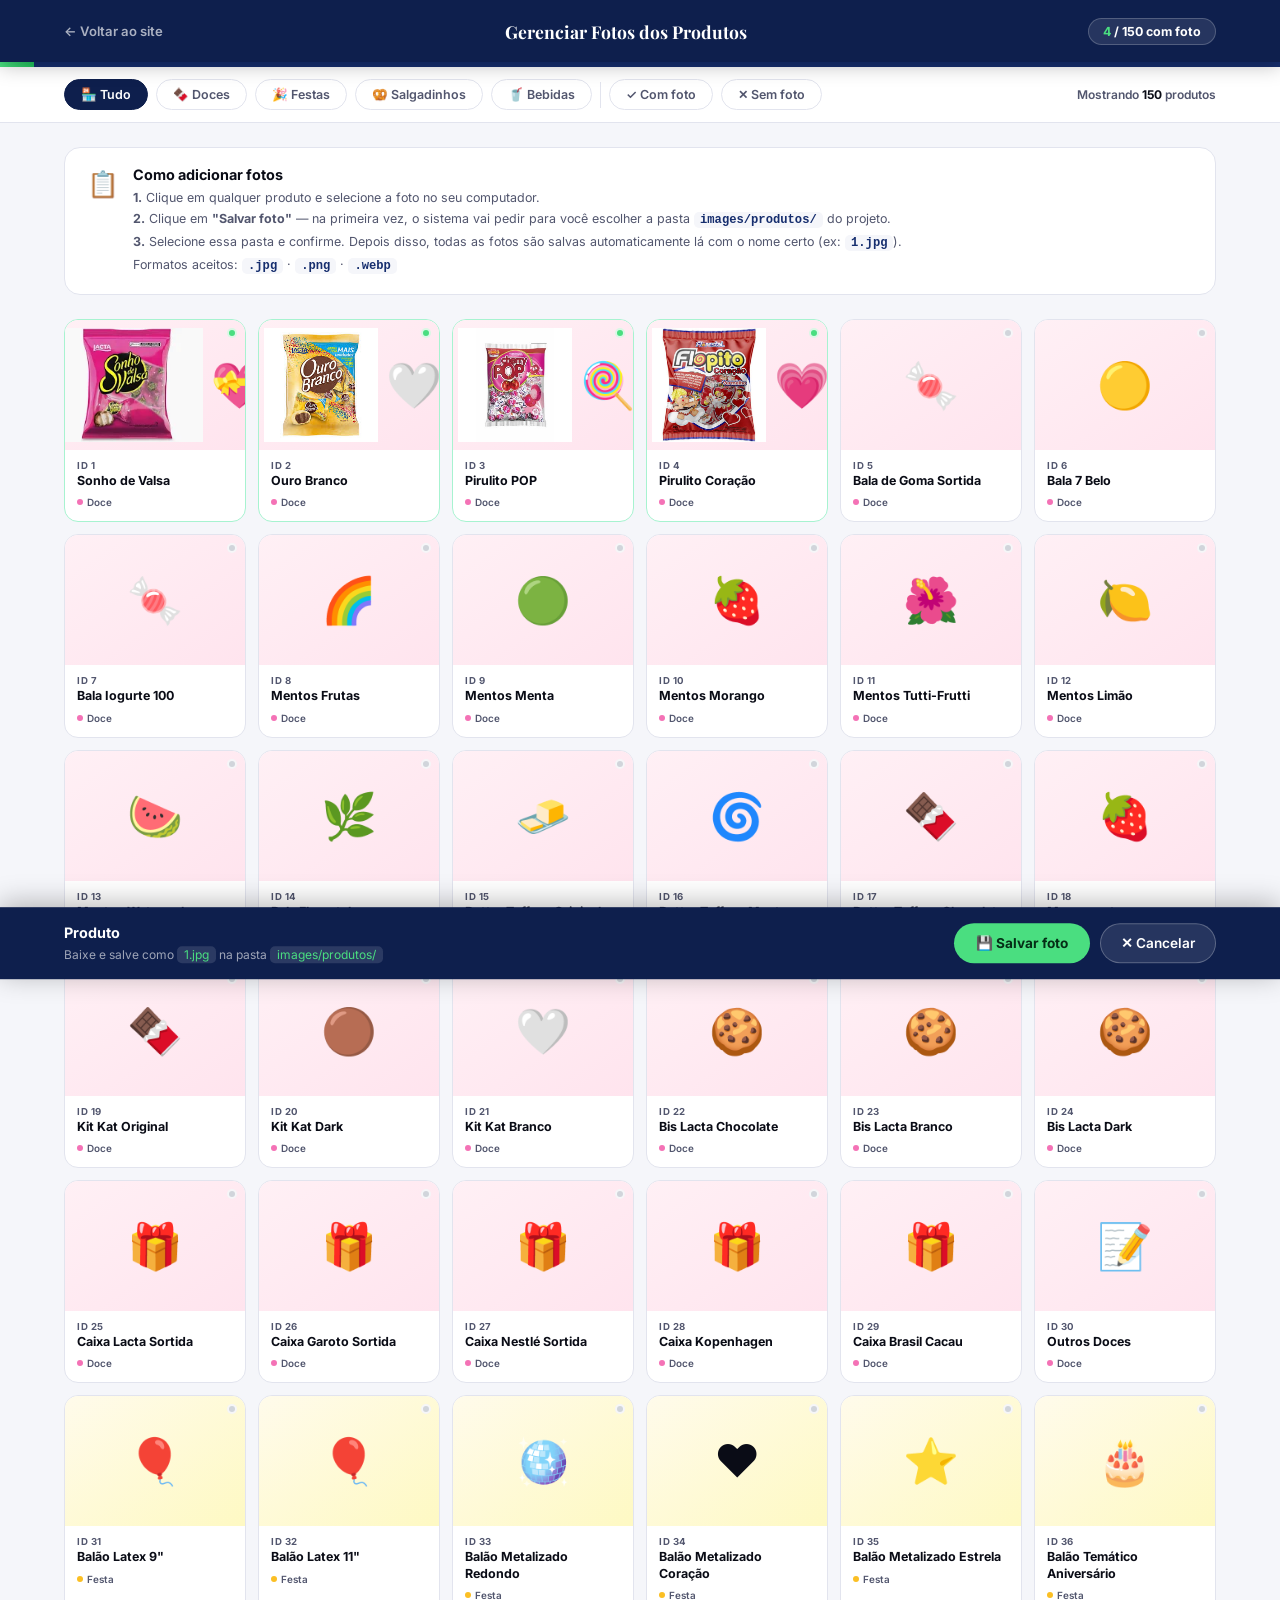
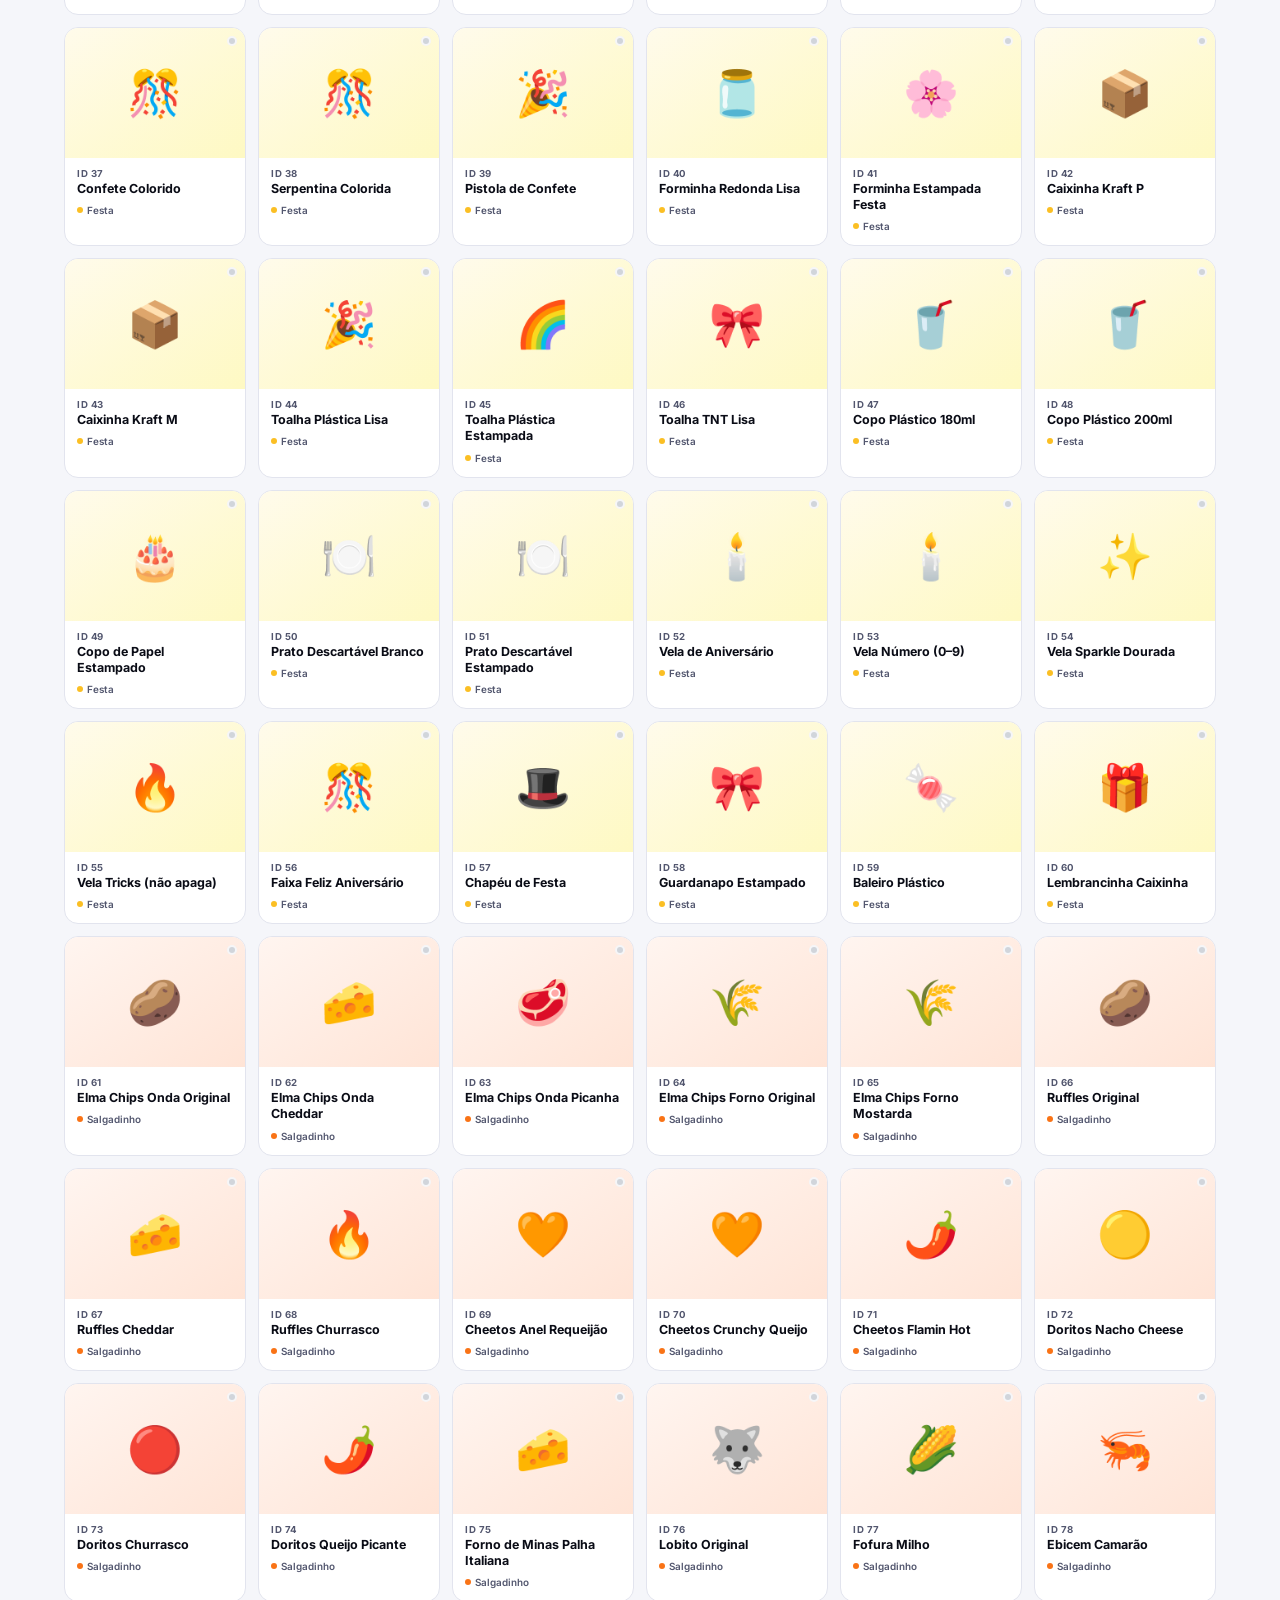
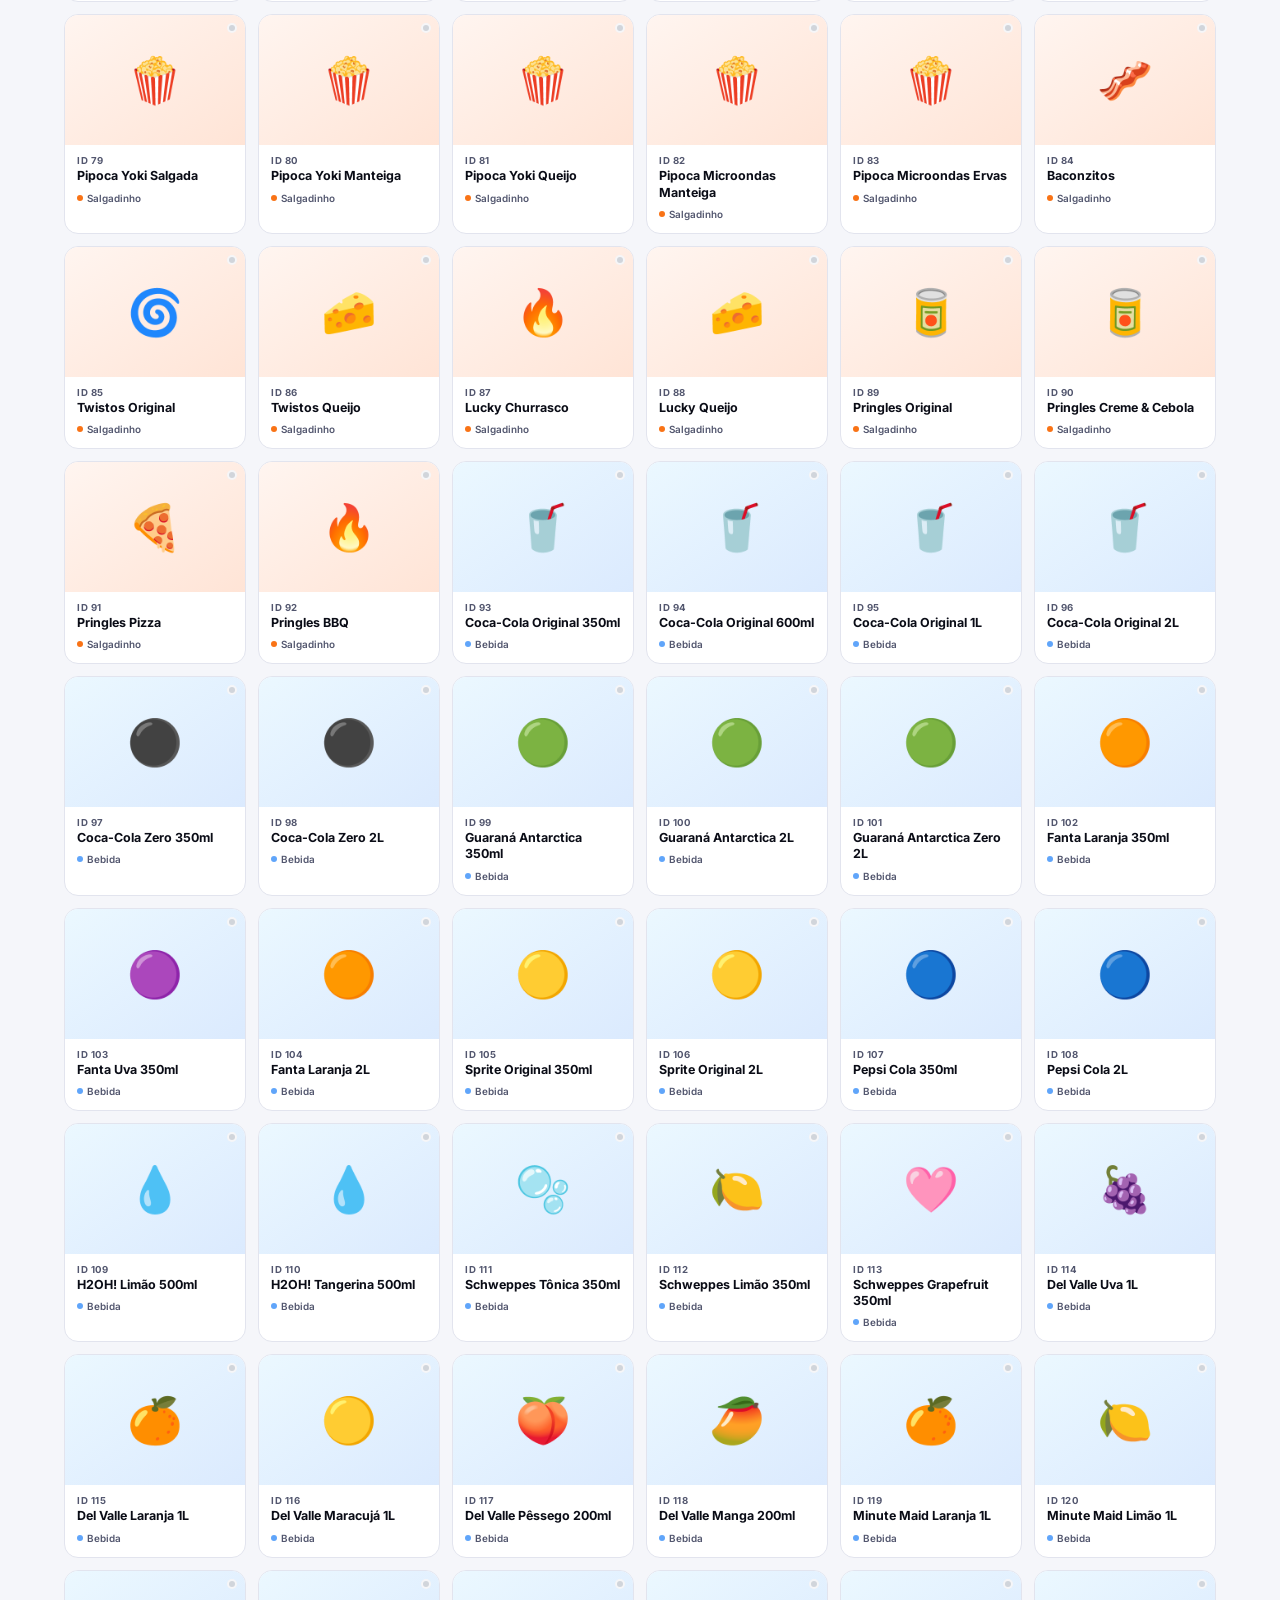
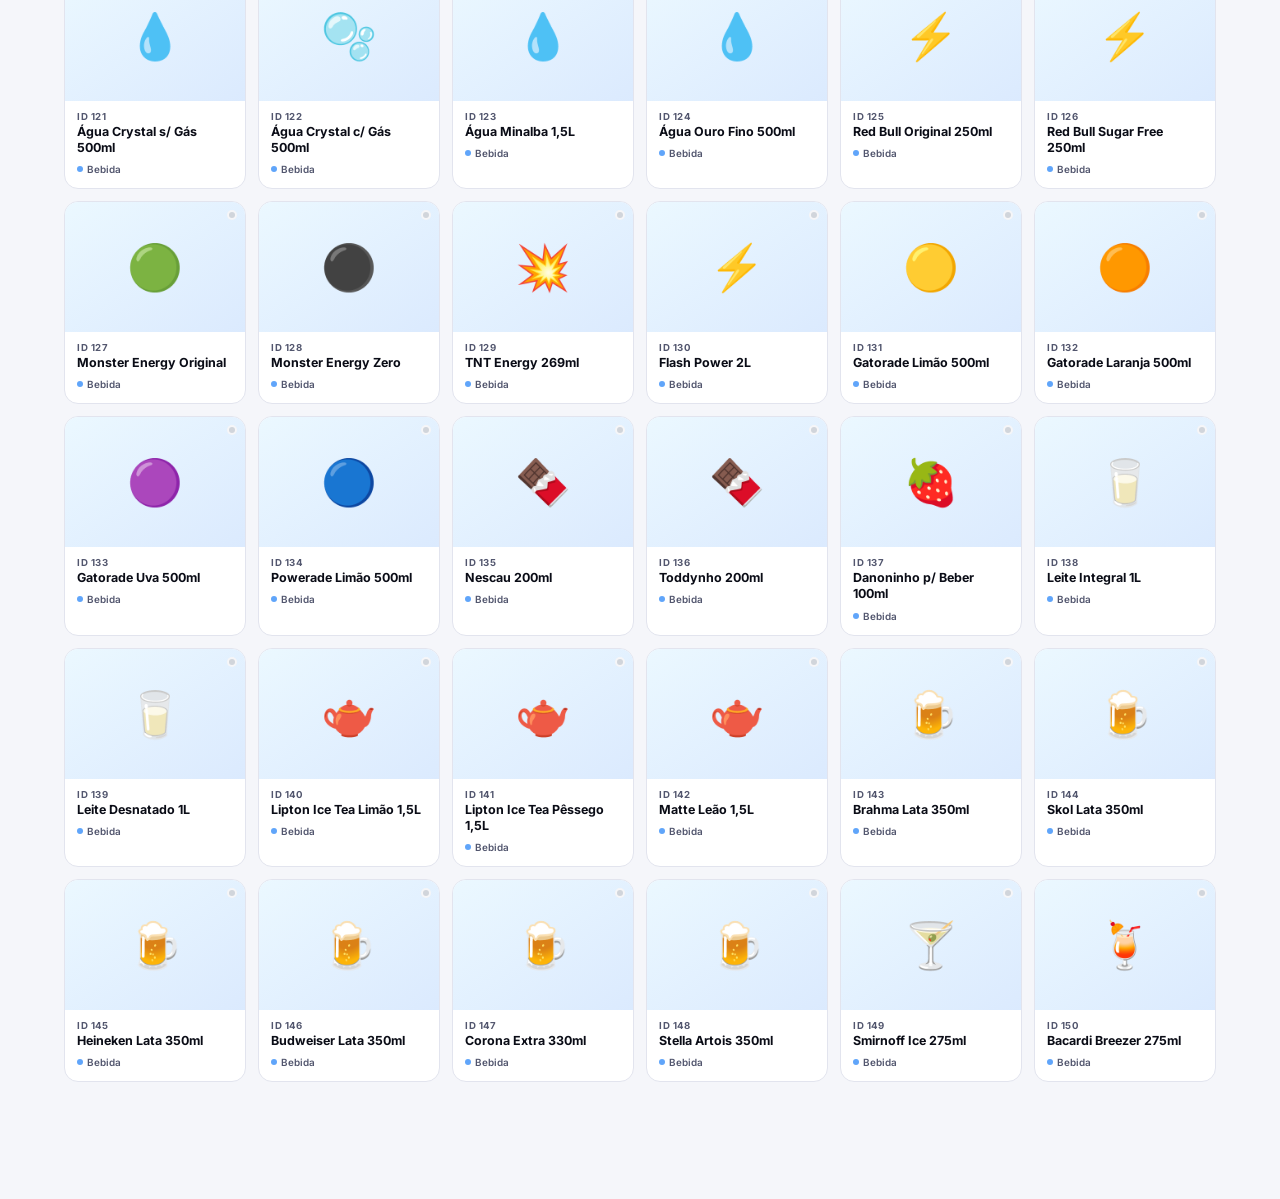
==== Delivery/images/produtos/fotos.html @ 7c6f31c2 "Primeiro deploy: site Delivery Mantovani com imagens - Site completo (index.html, main.js, style.css" ====
<!DOCTYPE html>
<html lang="pt-BR">
<head>
  <meta charset="UTF-8">
  <meta name="viewport" content="width=device-width, initial-scale=1.0">
  <title>Gerenciar Fotos — Delivery Mantovani</title>
  <link href="https://fonts.googleapis.com/css2?family=Inter:wght@400;500;600;700;800;900&family=Playfair+Display:wght@700;900&display=swap" rel="stylesheet">
  <style>
    :root {
      --red:#D72B2B; --blue:#0E1F4D; --blue-m:#162E6E; --blue-l:#1E40AF;
      --off:#F5F6FA; --border:#E2E4EE; --text:#0A0C16; --sub:#52566E;
    }
    *{margin:0;padding:0;box-sizing:border-box}
    body{font-family:'Inter',sans-serif;background:var(--off);color:var(--text)}

    /* ── NAV ── */
    .anav{position:sticky;top:0;z-index:100;background:var(--blue);height:62px;display:flex;align-items:center;justify-content:space-between;padding:0 5%;gap:16px;box-shadow:0 4px 20px rgba(0,0,0,.25)}
    .anav a{color:rgba(255,255,255,.65);text-decoration:none;font-size:.82rem;font-weight:600;display:flex;align-items:center;gap:6px;transition:color .2s;white-space:nowrap}
    .anav a:hover{color:#fff}
    .anav h1{font-family:'Playfair Display',serif;font-size:1.1rem;color:#fff;white-space:nowrap}
    .badge{background:rgba(255,255,255,.1);border:1px solid rgba(255,255,255,.2);border-radius:50px;padding:5px 14px;font-size:.78rem;font-weight:700;color:#fff;white-space:nowrap}
    .badge b{color:#4ADE80}

    /* ── BARRA DE PROGRESSO ── */
    .pbar-wrap{height:5px;background:var(--blue-m)}
    .pbar-fill{height:100%;background:linear-gradient(90deg,#4ADE80,#22C55E);transition:width .6s ease;width:0%}

    /* ── FILTROS ── */
    .filters{background:#fff;border-bottom:1px solid var(--border);padding:12px 5%;display:flex;align-items:center;gap:8px;flex-wrap:wrap}
    .fpill{display:inline-flex;align-items:center;gap:6px;padding:7px 16px;border-radius:50px;border:1.5px solid var(--border);background:#fff;cursor:pointer;font-family:'Inter',sans-serif;font-size:.78rem;font-weight:600;color:var(--sub);transition:all .2s;white-space:nowrap}
    .fpill:hover{border-color:var(--blue-l);color:var(--text)}
    .fpill.active{background:var(--blue);border-color:var(--blue);color:#fff}
    .fpill.ok-pill.active{background:#059669;border-color:#059669}
    .fpill.miss-pill.active{background:#EA580C;border-color:#EA580C}
    .fsep{width:1px;height:26px;background:var(--border);flex-shrink:0}
    .fcounter{font-size:.75rem;font-weight:600;color:var(--sub);margin-left:auto}
    .fcounter b{color:var(--text)}

    /* ── GRID ── */
    .wrap{max-width:1300px;margin:0 auto;padding:24px 5% 120px}
    .grid{display:grid;grid-template-columns:repeat(auto-fill,minmax(175px,1fr));gap:12px}

    /* ── CARD ── */
    .pcard{background:#fff;border-radius:14px;border:1.5px solid var(--border);overflow:hidden;cursor:pointer;transition:all .22s;position:relative}
    .pcard:hover{border-color:var(--blue-l);box-shadow:0 8px 28px rgba(10,12,22,.12);transform:translateY(-3px)}
    .pcard.ok{border-color:#A7F3D0}
    .pcard.preview{border-color:var(--red);border-width:2px}

    .pcard-img{height:130px;display:flex;align-items:center;justify-content:center;position:relative;overflow:hidden}
    .pb-doces   {background:linear-gradient(145deg,#FFF0F5,#FFE4EE)}
    .pb-festas  {background:linear-gradient(145deg,#FFFBEB,#FEF9C3)}
    .pb-salgados{background:linear-gradient(145deg,#FFF5F0,#FFE4D6)}
    .pb-bebidas {background:linear-gradient(145deg,#EBF8FF,#DBEAFE)}

    .pcard-img img{width:100%;height:100%;object-fit:contain;padding:8px;display:block}
    .pcard-img .efb{font-size:2.8rem;display:none;align-items:center;justify-content:center;width:100%;height:100%}

    .stbadge{position:absolute;top:8px;right:8px;width:10px;height:10px;border-radius:50%;background:#D1D5DB;border:2px solid rgba(255,255,255,.8)}
    .pcard.ok  .stbadge{background:#4ADE80}
    .pcard.preview .stbadge{background:var(--red)}

    .hover-ov{position:absolute;inset:0;background:rgba(14,31,77,.65);display:flex;align-items:center;justify-content:center;opacity:0;transition:opacity .2s}
    .pcard:hover .hover-ov{opacity:1}
    .hover-ov span{color:#fff;font-size:.72rem;font-weight:700;text-align:center;padding:0 10px;line-height:1.4}

    .pcard-body{padding:10px 12px 12px}
    .pid{font-size:.6rem;font-weight:700;color:var(--sub);letter-spacing:.06em;margin-bottom:2px}
    .pname{font-size:.78rem;font-weight:700;color:var(--text);line-height:1.3}
    .pcat{margin-top:4px;display:inline-flex;align-items:center;gap:4px;font-size:.62rem;font-weight:600;color:var(--sub)}
    .dot{width:6px;height:6px;border-radius:50%;flex-shrink:0}
    .d-doces{background:#F472B6} .d-festas{background:#FBBF24}
    .d-salgadinhos{background:#F97316} .d-bebidas{background:#60A5FA}

    /* ── ACTION BAR ── */
    .abar{position:fixed;bottom:0;left:0;right:0;background:var(--blue);padding:16px 5%;display:flex;align-items:center;justify-content:space-between;gap:16px;transform:translateY(110%);transition:transform .32s cubic-bezier(.34,1.2,.64,1);z-index:200;box-shadow:0 -4px 28px rgba(0,0,0,.28);flex-wrap:wrap}
    .abar.show{transform:translateY(0)}
    .abar-info strong{display:block;font-size:.9rem;color:#fff;margin-bottom:2px}
    .abar-info span{font-size:.75rem;color:rgba(255,255,255,.6)}
    .abar-info code{background:rgba(255,255,255,.12);padding:1px 7px;border-radius:5px;font-size:.75rem;color:#4ADE80;font-family:'Inter',monospace}
    .abar-btns{display:flex;gap:10px;flex-shrink:0}
    .btn-dl{background:#4ADE80;color:#052e16;border:none;border-radius:50px;padding:11px 22px;font-family:'Inter',sans-serif;font-size:.85rem;font-weight:700;cursor:pointer;transition:background .2s}
    .btn-dl:hover{background:#22C55E}
    .btn-cancel{background:rgba(255,255,255,.1);color:#fff;border:1px solid rgba(255,255,255,.25);border-radius:50px;padding:11px 20px;font-family:'Inter',sans-serif;font-size:.85rem;font-weight:600;cursor:pointer}

    /* ── EMPTY ── */
    .empty{grid-column:1/-1;text-align:center;padding:60px 0;color:var(--sub);font-weight:600;font-size:.9rem}

    /* ── INSTRUÇÃO ── */
    .instrucao{background:white;border:1.5px solid var(--border);border-radius:16px;padding:18px 22px;margin-bottom:24px;display:flex;align-items:flex-start;gap:14px}
    .instrucao-icon{font-size:1.6rem;flex-shrink:0;margin-top:2px}
    .instrucao h3{font-size:.9rem;font-weight:700;margin-bottom:4px}
    .instrucao p{font-size:.78rem;color:var(--sub);line-height:1.7}
    .instrucao code{background:var(--off);padding:1px 6px;border-radius:5px;font-size:.76rem;color:var(--blue-m);font-weight:600}

    @media(max-width:580px){
      .anav h1{display:none}
      .grid{grid-template-columns:repeat(auto-fill,minmax(145px,1fr));gap:8px}
    }
  </style>
</head>
<body>

<!-- NAV -->
<nav class="anav">
  <a href="../../index.html">← Voltar ao site</a>
  <h1>Gerenciar Fotos dos Produtos</h1>
  <div class="badge"><b id="okCount">0</b> / 150 com foto</div>
</nav>
<div class="pbar-wrap"><div class="pbar-fill" id="pbarFill"></div></div>

<!-- FILTROS -->
<div class="filters">
  <button class="fpill active" data-cat="todos"        onclick="setCat(this)">🏪 Tudo</button>
  <button class="fpill"        data-cat="doces"        onclick="setCat(this)">🍫 Doces</button>
  <button class="fpill"        data-cat="festas"       onclick="setCat(this)">🎉 Festas</button>
  <button class="fpill"        data-cat="salgadinhos"  onclick="setCat(this)">🥨 Salgadinhos</button>
  <button class="fpill"        data-cat="bebidas"      onclick="setCat(this)">🥤 Bebidas</button>
  <div class="fsep"></div>
  <button class="fpill ok-pill"   data-st="ok"      onclick="setSt(this)">✓ Com foto</button>
  <button class="fpill miss-pill" data-st="missing" onclick="setSt(this)">✕ Sem foto</button>
  <div class="fcounter">Mostrando <b id="showing">150</b> produtos</div>
</div>

<!-- GRID -->
<div class="wrap">
  <div class="instrucao">
    <div class="instrucao-icon">📋</div>
    <div>
      <h3>Como adicionar fotos</h3>
      <p>
        <strong>1.</strong> Clique em qualquer produto e selecione a foto no seu computador.<br>
        <strong>2.</strong> Clique em <strong>"Salvar foto"</strong> — na primeira vez, o sistema vai pedir para você escolher a pasta <code>images/produtos/</code> do projeto.<br>
        <strong>3.</strong> Selecione essa pasta e confirme. Depois disso, todas as fotos são salvas automaticamente lá com o nome certo (ex: <code>1.jpg</code>).<br>
        Formatos aceitos: <code>.jpg</code> · <code>.png</code> · <code>.webp</code>
      </p>
    </div>
  </div>
  <div class="grid" id="grid"></div>
</div>

<!-- Input de arquivo oculto -->
<input type="file" id="fileInput" accept="image/*" style="display:none" onchange="onFileChosen(event)">

<!-- Action bar -->
<div class="abar" id="abar">
  <div class="abar-info">
    <strong id="abarName">Produto</strong>
    <span>Baixe e salve como <code id="abarFile">1.jpg</code> na pasta <code>images/produtos/</code></span>
  </div>
  <div class="abar-btns">
    <button class="btn-dl" onclick="baixarFoto()">💾 Salvar foto</button>
    <button class="btn-cancel" onclick="cancelar()">✕ Cancelar</button>
  </div>
</div>

<script>
// ── DADOS DOS PRODUTOS ────────────────────────────────────────
const PRODS = [
  // DOCES
  {id:1,  name:'Sonho de Valsa',              emoji:'💝', cat:'doces'},
  {id:2,  name:'Ouro Branco',                 emoji:'🤍', cat:'doces'},
  {id:3,  name:'Pirulito POP',                emoji:'🍭', cat:'doces'},
  {id:4,  name:'Pirulito Coração',            emoji:'💗', cat:'doces'},
  {id:5,  name:'Bala de Goma Sortida',        emoji:'🍬', cat:'doces'},
  {id:6,  name:'Bala 7 Belo',                 emoji:'🟡', cat:'doces'},
  {id:7,  name:'Bala Iogurte 100',            emoji:'🍬', cat:'doces'},
  {id:8,  name:'Mentos Frutas',               emoji:'🌈', cat:'doces'},
  {id:9,  name:'Mentos Menta',                emoji:'🟢', cat:'doces'},
  {id:10, name:'Mentos Morango',              emoji:'🍓', cat:'doces'},
  {id:11, name:'Mentos Tutti-Frutti',         emoji:'🌺', cat:'doces'},
  {id:12, name:'Mentos Limão',                emoji:'🍋', cat:'doces'},
  {id:13, name:'Mentos Watermelon',           emoji:'🍉', cat:'doces'},
  {id:14, name:'Bala Florestal',              emoji:'🌿', cat:'doces'},
  {id:15, name:'Butter Toffees Original',     emoji:'🧈', cat:'doces'},
  {id:16, name:'Butter Toffees Menta',        emoji:'🌀', cat:'doces'},
  {id:17, name:'Butter Toffees Chocolate',    emoji:'🍫', cat:'doces'},
  {id:18, name:'Moranguete',                  emoji:'🍓', cat:'doces'},
  {id:19, name:'Kit Kat Original',            emoji:'🍫', cat:'doces'},
  {id:20, name:'Kit Kat Dark',                emoji:'🟤', cat:'doces'},
  {id:21, name:'Kit Kat Branco',              emoji:'🤍', cat:'doces'},
  {id:22, name:'Bis Lacta Chocolate',         emoji:'🍪', cat:'doces'},
  {id:23, name:'Bis Lacta Branco',            emoji:'🍪', cat:'doces'},
  {id:24, name:'Bis Lacta Dark',              emoji:'🍪', cat:'doces'},
  {id:25, name:'Caixa Lacta Sortida',         emoji:'🎁', cat:'doces'},
  {id:26, name:'Caixa Garoto Sortida',        emoji:'🎁', cat:'doces'},
  {id:27, name:'Caixa Nestlé Sortida',        emoji:'🎁', cat:'doces'},
  {id:28, name:'Caixa Kopenhagen',            emoji:'🎁', cat:'doces'},
  {id:29, name:'Caixa Brasil Cacau',          emoji:'🎁', cat:'doces'},
  {id:30, name:'Outros Doces',                emoji:'📝', cat:'doces'},
  // FESTAS
  {id:31, name:'Balão Latex 9"',              emoji:'🎈', cat:'festas'},
  {id:32, name:'Balão Latex 11"',             emoji:'🎈', cat:'festas'},
  {id:33, name:'Balão Metalizado Redondo',    emoji:'🪩', cat:'festas'},
  {id:34, name:'Balão Metalizado Coração',    emoji:'❤️', cat:'festas'},
  {id:35, name:'Balão Metalizado Estrela',    emoji:'⭐', cat:'festas'},
  {id:36, name:'Balão Temático Aniversário',  emoji:'🎂', cat:'festas'},
  {id:37, name:'Confete Colorido',            emoji:'🎊', cat:'festas'},
  {id:38, name:'Serpentina Colorida',         emoji:'🎊', cat:'festas'},
  {id:39, name:'Pistola de Confete',          emoji:'🎉', cat:'festas'},
  {id:40, name:'Forminha Redonda Lisa',       emoji:'🫙', cat:'festas'},
  {id:41, name:'Forminha Estampada Festa',    emoji:'🌸', cat:'festas'},
  {id:42, name:'Caixinha Kraft P',            emoji:'📦', cat:'festas'},
  {id:43, name:'Caixinha Kraft M',            emoji:'📦', cat:'festas'},
  {id:44, name:'Toalha Plástica Lisa',        emoji:'🎉', cat:'festas'},
  {id:45, name:'Toalha Plástica Estampada',   emoji:'🌈', cat:'festas'},
  {id:46, name:'Toalha TNT Lisa',             emoji:'🎀', cat:'festas'},
  {id:47, name:'Copo Plástico 180ml',         emoji:'🥤', cat:'festas'},
  {id:48, name:'Copo Plástico 200ml',         emoji:'🥤', cat:'festas'},
  {id:49, name:'Copo de Papel Estampado',     emoji:'🎂', cat:'festas'},
  {id:50, name:'Prato Descartável Branco',    emoji:'🍽️', cat:'festas'},
  {id:51, name:'Prato Descartável Estampado', emoji:'🍽️', cat:'festas'},
  {id:52, name:'Vela de Aniversário',         emoji:'🕯️', cat:'festas'},
  {id:53, name:'Vela Número (0–9)',           emoji:'🕯️', cat:'festas'},
  {id:54, name:'Vela Sparkle Dourada',        emoji:'✨', cat:'festas'},
  {id:55, name:'Vela Tricks (não apaga)',     emoji:'🔥', cat:'festas'},
  {id:56, name:'Faixa Feliz Aniversário',     emoji:'🎊', cat:'festas'},
  {id:57, name:'Chapéu de Festa',             emoji:'🎩', cat:'festas'},
  {id:58, name:'Guardanapo Estampado',        emoji:'🎀', cat:'festas'},
  {id:59, name:'Baleiro Plástico',            emoji:'🍬', cat:'festas'},
  {id:60, name:'Lembrancinha Caixinha',       emoji:'🎁', cat:'festas'},
  // SALGADINHOS
  {id:61, name:'Elma Chips Onda Original',    emoji:'🥔', cat:'salgadinhos'},
  {id:62, name:'Elma Chips Onda Cheddar',     emoji:'🧀', cat:'salgadinhos'},
  {id:63, name:'Elma Chips Onda Picanha',     emoji:'🥩', cat:'salgadinhos'},
  {id:64, name:'Elma Chips Forno Original',   emoji:'🌾', cat:'salgadinhos'},
  {id:65, name:'Elma Chips Forno Mostarda',   emoji:'🌾', cat:'salgadinhos'},
  {id:66, name:'Ruffles Original',            emoji:'🥔', cat:'salgadinhos'},
  {id:67, name:'Ruffles Cheddar',             emoji:'🧀', cat:'salgadinhos'},
  {id:68, name:'Ruffles Churrasco',           emoji:'🔥', cat:'salgadinhos'},
  {id:69, name:'Cheetos Anel Requeijão',      emoji:'🧡', cat:'salgadinhos'},
  {id:70, name:'Cheetos Crunchy Queijo',      emoji:'🧡', cat:'salgadinhos'},
  {id:71, name:'Cheetos Flamin Hot',          emoji:'🌶️', cat:'salgadinhos'},
  {id:72, name:'Doritos Nacho Cheese',        emoji:'🟡', cat:'salgadinhos'},
  {id:73, name:'Doritos Churrasco',           emoji:'🔴', cat:'salgadinhos'},
  {id:74, name:'Doritos Queijo Picante',      emoji:'🌶️', cat:'salgadinhos'},
  {id:75, name:'Forno de Minas Palha Italiana',emoji:'🧀',cat:'salgadinhos'},
  {id:76, name:'Lobito Original',             emoji:'🐺', cat:'salgadinhos'},
  {id:77, name:'Fofura Milho',                emoji:'🌽', cat:'salgadinhos'},
  {id:78, name:'Ebicem Camarão',              emoji:'🦐', cat:'salgadinhos'},
  {id:79, name:'Pipoca Yoki Salgada',         emoji:'🍿', cat:'salgadinhos'},
  {id:80, name:'Pipoca Yoki Manteiga',        emoji:'🍿', cat:'salgadinhos'},
  {id:81, name:'Pipoca Yoki Queijo',          emoji:'🍿', cat:'salgadinhos'},
  {id:82, name:'Pipoca Microondas Manteiga',  emoji:'🍿', cat:'salgadinhos'},
  {id:83, name:'Pipoca Microondas Ervas',     emoji:'🍿', cat:'salgadinhos'},
  {id:84, name:'Baconzitos',                  emoji:'🥓', cat:'salgadinhos'},
  {id:85, name:'Twistos Original',            emoji:'🌀', cat:'salgadinhos'},
  {id:86, name:'Twistos Queijo',              emoji:'🧀', cat:'salgadinhos'},
  {id:87, name:'Lucky Churrasco',             emoji:'🔥', cat:'salgadinhos'},
  {id:88, name:'Lucky Queijo',                emoji:'🧀', cat:'salgadinhos'},
  {id:89, name:'Pringles Original',           emoji:'🥫', cat:'salgadinhos'},
  {id:90, name:'Pringles Creme & Cebola',     emoji:'🥫', cat:'salgadinhos'},
  {id:91, name:'Pringles Pizza',              emoji:'🍕', cat:'salgadinhos'},
  {id:92, name:'Pringles BBQ',                emoji:'🔥', cat:'salgadinhos'},
  // BEBIDAS
  {id:93,  name:'Coca-Cola Original 350ml',   emoji:'🥤', cat:'bebidas'},
  {id:94,  name:'Coca-Cola Original 600ml',   emoji:'🥤', cat:'bebidas'},
  {id:95,  name:'Coca-Cola Original 1L',      emoji:'🥤', cat:'bebidas'},
  {id:96,  name:'Coca-Cola Original 2L',      emoji:'🥤', cat:'bebidas'},
  {id:97,  name:'Coca-Cola Zero 350ml',       emoji:'⚫', cat:'bebidas'},
  {id:98,  name:'Coca-Cola Zero 2L',          emoji:'⚫', cat:'bebidas'},
  {id:99,  name:'Guaraná Antarctica 350ml',   emoji:'🟢', cat:'bebidas'},
  {id:100, name:'Guaraná Antarctica 2L',      emoji:'🟢', cat:'bebidas'},
  {id:101, name:'Guaraná Antarctica Zero 2L', emoji:'🟢', cat:'bebidas'},
  {id:102, name:'Fanta Laranja 350ml',        emoji:'🟠', cat:'bebidas'},
  {id:103, name:'Fanta Uva 350ml',            emoji:'🟣', cat:'bebidas'},
  {id:104, name:'Fanta Laranja 2L',           emoji:'🟠', cat:'bebidas'},
  {id:105, name:'Sprite Original 350ml',      emoji:'🟡', cat:'bebidas'},
  {id:106, name:'Sprite Original 2L',         emoji:'🟡', cat:'bebidas'},
  {id:107, name:'Pepsi Cola 350ml',           emoji:'🔵', cat:'bebidas'},
  {id:108, name:'Pepsi Cola 2L',              emoji:'🔵', cat:'bebidas'},
  {id:109, name:'H2OH! Limão 500ml',          emoji:'💧', cat:'bebidas'},
  {id:110, name:'H2OH! Tangerina 500ml',      emoji:'💧', cat:'bebidas'},
  {id:111, name:'Schweppes Tônica 350ml',     emoji:'🫧', cat:'bebidas'},
  {id:112, name:'Schweppes Limão 350ml',      emoji:'🍋', cat:'bebidas'},
  {id:113, name:'Schweppes Grapefruit 350ml', emoji:'🩷', cat:'bebidas'},
  {id:114, name:'Del Valle Uva 1L',           emoji:'🍇', cat:'bebidas'},
  {id:115, name:'Del Valle Laranja 1L',       emoji:'🍊', cat:'bebidas'},
  {id:116, name:'Del Valle Maracujá 1L',      emoji:'🟡', cat:'bebidas'},
  {id:117, name:'Del Valle Pêssego 200ml',    emoji:'🍑', cat:'bebidas'},
  {id:118, name:'Del Valle Manga 200ml',      emoji:'🥭', cat:'bebidas'},
  {id:119, name:'Minute Maid Laranja 1L',     emoji:'🍊', cat:'bebidas'},
  {id:120, name:'Minute Maid Limão 1L',       emoji:'🍋', cat:'bebidas'},
  {id:121, name:'Água Crystal s/ Gás 500ml',  emoji:'💧', cat:'bebidas'},
  {id:122, name:'Água Crystal c/ Gás 500ml',  emoji:'🫧', cat:'bebidas'},
  {id:123, name:'Água Minalba 1,5L',          emoji:'💧', cat:'bebidas'},
  {id:124, name:'Água Ouro Fino 500ml',       emoji:'💧', cat:'bebidas'},
  {id:125, name:'Red Bull Original 250ml',    emoji:'⚡', cat:'bebidas'},
  {id:126, name:'Red Bull Sugar Free 250ml',  emoji:'⚡', cat:'bebidas'},
  {id:127, name:'Monster Energy Original',    emoji:'🟢', cat:'bebidas'},
  {id:128, name:'Monster Energy Zero',        emoji:'⚫', cat:'bebidas'},
  {id:129, name:'TNT Energy 269ml',           emoji:'💥', cat:'bebidas'},
  {id:130, name:'Flash Power 2L',             emoji:'⚡', cat:'bebidas'},
  {id:131, name:'Gatorade Limão 500ml',       emoji:'🟡', cat:'bebidas'},
  {id:132, name:'Gatorade Laranja 500ml',     emoji:'🟠', cat:'bebidas'},
  {id:133, name:'Gatorade Uva 500ml',         emoji:'🟣', cat:'bebidas'},
  {id:134, name:'Powerade Limão 500ml',       emoji:'🔵', cat:'bebidas'},
  {id:135, name:'Nescau 200ml',               emoji:'🍫', cat:'bebidas'},
  {id:136, name:'Toddynho 200ml',             emoji:'🍫', cat:'bebidas'},
  {id:137, name:'Danoninho p/ Beber 100ml',   emoji:'🍓', cat:'bebidas'},
  {id:138, name:'Leite Integral 1L',          emoji:'🥛', cat:'bebidas'},
  {id:139, name:'Leite Desnatado 1L',         emoji:'🥛', cat:'bebidas'},
  {id:140, name:'Lipton Ice Tea Limão 1,5L',  emoji:'🫖', cat:'bebidas'},
  {id:141, name:'Lipton Ice Tea Pêssego 1,5L',emoji:'🫖', cat:'bebidas'},
  {id:142, name:'Matte Leão 1,5L',            emoji:'🫖', cat:'bebidas'},
  {id:143, name:'Brahma Lata 350ml',          emoji:'🍺', cat:'bebidas'},
  {id:144, name:'Skol Lata 350ml',            emoji:'🍺', cat:'bebidas'},
  {id:145, name:'Heineken Lata 350ml',        emoji:'🍺', cat:'bebidas'},
  {id:146, name:'Budweiser Lata 350ml',       emoji:'🍺', cat:'bebidas'},
  {id:147, name:'Corona Extra 330ml',         emoji:'🍺', cat:'bebidas'},
  {id:148, name:'Stella Artois 350ml',        emoji:'🍺', cat:'bebidas'},
  {id:149, name:'Smirnoff Ice 275ml',         emoji:'🍸', cat:'bebidas'},
  {id:150, name:'Bacardi Breezer 275ml',      emoji:'🍹', cat:'bebidas'},
];

const PB  = {doces:'pb-doces',festas:'pb-festas',salgadinhos:'pb-salgados',bebidas:'pb-bebidas'};
const DOT = {doces:'d-doces', festas:'d-festas', salgadinhos:'d-salgadinhos',bebidas:'d-bebidas'};
const CAT = {doces:'Doce',    festas:'Festa',     salgadinhos:'Salgadinho',   bebidas:'Bebida'};

// ── ESTADO ────────────────────────────────────────────────────
let imgStatus   = {};   // id → true se tem foto
let selId       = null;
let selFile     = null;
let filterCat   = 'todos';
let filterSt    = 'all';
let checksLeft  = PRODS.length;

// ── VERIFICAR IMAGENS EXISTENTES ──────────────────────────────
PRODS.forEach(p => {
  const img = new Image();
  img.onload  = () => { imgStatus[p.id] = true;  afterCheck(p.id); };
  img.onerror = () => { imgStatus[p.id] = false; afterCheck(p.id); };
  img.src = `./${p.id}.jpg`;
});

function afterCheck(id){
  checksLeft--;
  refreshCounters();
  // Atualiza o card se já estiver renderizado
  const card = document.getElementById(`c${id}`);
  if(card && imgStatus[id]) card.classList.add('ok');
  const dot = document.getElementById(`st${id}`);
  if(dot) dot.style.background = imgStatus[id] ? '#4ADE80' : '#D1D5DB';
  const ov = document.getElementById(`ov${id}`);
  if(ov) ov.textContent = imgStatus[id] ? '✏️ Substituir foto' : '📷 Adicionar foto';
}

function refreshCounters(){
  const ok = Object.values(imgStatus).filter(Boolean).length;
  document.getElementById('okCount').textContent = ok;
  document.getElementById('pbarFill').style.width = `${(ok/PRODS.length)*100}%`;
}

// ── FILTROS ───────────────────────────────────────────────────
function setCat(el){
  filterCat = el.dataset.cat;
  document.querySelectorAll('.fpill[data-cat]').forEach(b=>b.classList.remove('active'));
  el.classList.add('active');
  render();
}
function setSt(el){
  const s = el.dataset.st;
  if(filterSt === s){ filterSt='all'; el.classList.remove('active'); }
  else {
    filterSt = s;
    document.querySelectorAll('.fpill[data-st]').forEach(b=>b.classList.remove('active'));
    el.classList.add('active');
  }
  render();
}

// ── RENDER ────────────────────────────────────────────────────
function render(){
  const list = PRODS.filter(p => {
    const cOk = filterCat==='todos' || p.cat===filterCat;
    const sOk = filterSt==='all'
             || (filterSt==='ok'      && imgStatus[p.id])
             || (filterSt==='missing' && !imgStatus[p.id]);
    return cOk && sOk;
  });

  document.getElementById('showing').textContent = list.length;

  if(!list.length){
    document.getElementById('grid').innerHTML =
      '<div class="empty">Nenhum produto com esse filtro.</div>';
    return;
  }

  document.getElementById('grid').innerHTML = list.map(p => `
    <div class="pcard ${imgStatus[p.id]?'ok':''}" id="c${p.id}" onclick="clicar(${p.id})">
      <div class="pcard-img ${PB[p.cat]||''}">
        <span class="stbadge" id="st${p.id}" style="background:${imgStatus[p.id]?'#4ADE80':'#D1D5DB'}"></span>
        <img src="./${p.id}.jpg"
             onload="this.style.display='block'"
             onerror="this.style.display='none';this.parentElement.querySelector('.efb').style.display='flex'"
             style="display:${imgStatus[p.id]?'block':'none'}">
        <span class="efb" style="display:${imgStatus[p.id]?'none':'flex'}">${p.emoji}</span>
        <div class="hover-ov">
          <span id="ov${p.id}">${imgStatus[p.id]?'✏️ Substituir foto':'📷 Adicionar foto'}</span>
        </div>
      </div>
      <div class="pcard-body">
        <div class="pid">ID ${p.id}</div>
        <div class="pname">${p.name}</div>
        <div class="pcat"><span class="dot ${DOT[p.cat]}"></span>${CAT[p.cat]}</div>
      </div>
    </div>
  `).join('');
}

// ── SELEÇÃO DE ARQUIVO ────────────────────────────────────────
function clicar(id){
  selId = id;
  document.getElementById('fileInput').click();
}

function onFileChosen(e){
  const file = e.target.files[0];
  if(!file || !selId) return;
  selFile = file;
  const p = PRODS.find(x => x.id===selId);

  // Preview no card
  const card = document.getElementById(`c${selId}`);
  if(card){
    card.classList.add('preview');
    const reader = new FileReader();
    reader.onload = ev => {
      const img = card.querySelector('img');
      const efb = card.querySelector('.efb');
      img.src = ev.target.result;
      img.style.display = 'block';
      if(efb) efb.style.display = 'none';
    };
    reader.readAsDataURL(file);
  }

  // Action bar
  const fname = `${selId}.jpg`;
  document.getElementById('abarName').textContent = `${p.name} — ID ${selId}`;
  document.getElementById('abarFile').textContent = fname;
  document.getElementById('abar').classList.add('show');

  e.target.value = ''; // permite re-selecionar o mesmo arquivo
}

// ── PASTA DE DESTINO (selecionada uma vez, reutilizada na sessão) ──
let dirHandle = null;

async function selecionarPasta(){
  if(!('showDirectoryPicker' in window)) return null;
  try {
    const h = await window.showDirectoryPicker({ mode: 'readwrite' });
    dirHandle = h;
    return h;
  } catch(e){ return null; }
}

// ── CONVERTER PARA JPEG ───────────────────────────────────────
function toJpeg(file){
  return new Promise(resolve => {
    const img = new Image();
    const blobUrl = URL.createObjectURL(file);
    img.onload = () => {
      const canvas = document.createElement('canvas');
      canvas.width  = img.naturalWidth;
      canvas.height = img.naturalHeight;
      const ctx = canvas.getContext('2d');
      ctx.fillStyle = '#fff';
      ctx.fillRect(0, 0, canvas.width, canvas.height);
      ctx.drawImage(img, 0, 0);
      URL.revokeObjectURL(blobUrl);
      canvas.toBlob(resolve, 'image/jpeg', 0.92);
    };
    img.src = blobUrl;
  });
}

// ── SALVAR ARQUIVO ────────────────────────────────────────────
async function baixarFoto(){
  if(!selFile || !selId) return;

  const blob  = await toJpeg(selFile);
  const fname = `${selId}.jpg`;

  // Tenta salvar direto na pasta via File System Access API
  if('showDirectoryPicker' in window){
    // Pede a pasta na primeira vez
    if(!dirHandle){
      alert('Selecione a pasta "images/produtos" do projeto para que as fotos sejam salvas automaticamente lá.');
      dirHandle = await selecionarPasta();
    }

    if(dirHandle){
      try {
        const fileHandle = await dirHandle.getFileHandle(fname, { create: true });
        const writable   = await fileHandle.createWritable();
        await writable.write(blob);
        await writable.close();
        confirmarSalvo();
        return;
      } catch(e){
        dirHandle = null;
        alert('Não foi possível salvar na pasta. Tente novamente e selecione a pasta correta.');
        return;
      }
    }
  }

  // Fallback: download normal para quem não usa Chrome/Edge
  const url = URL.createObjectURL(blob);
  const a   = document.createElement('a');
  a.href = url; a.download = fname; a.click();
  URL.revokeObjectURL(url);
  confirmarSalvo();
}

function confirmarSalvo(){
  imgStatus[selId] = true;
  const card = document.getElementById(`c${selId}`);
  if(card){ card.classList.remove('preview'); card.classList.add('ok'); }
  const dot = document.getElementById(`st${selId}`);
  if(dot) dot.style.background = '#4ADE80';
  const ov  = document.getElementById(`ov${selId}`);
  if(ov)  ov.textContent = '✏️ Substituir foto';
  refreshCounters();
  cancelar();
}

function cancelar(){
  const prevCard = document.querySelector('.pcard.preview');
  if(prevCard && selId){
    prevCard.classList.remove('preview');
    const img = prevCard.querySelector('img');
    const efb = prevCard.querySelector('.efb');
    if(imgStatus[selId]){
      img.src = `./${selId}.jpg`; img.style.display='block';
      if(efb) efb.style.display='none';
    } else {
      img.style.display='none';
      if(efb) efb.style.display='flex';
    }
  }
  selId=null; selFile=null;
  document.getElementById('abar').classList.remove('show');
}

// ── INIT ──────────────────────────────────────────────────────
render();
</script>
</body>
</html>
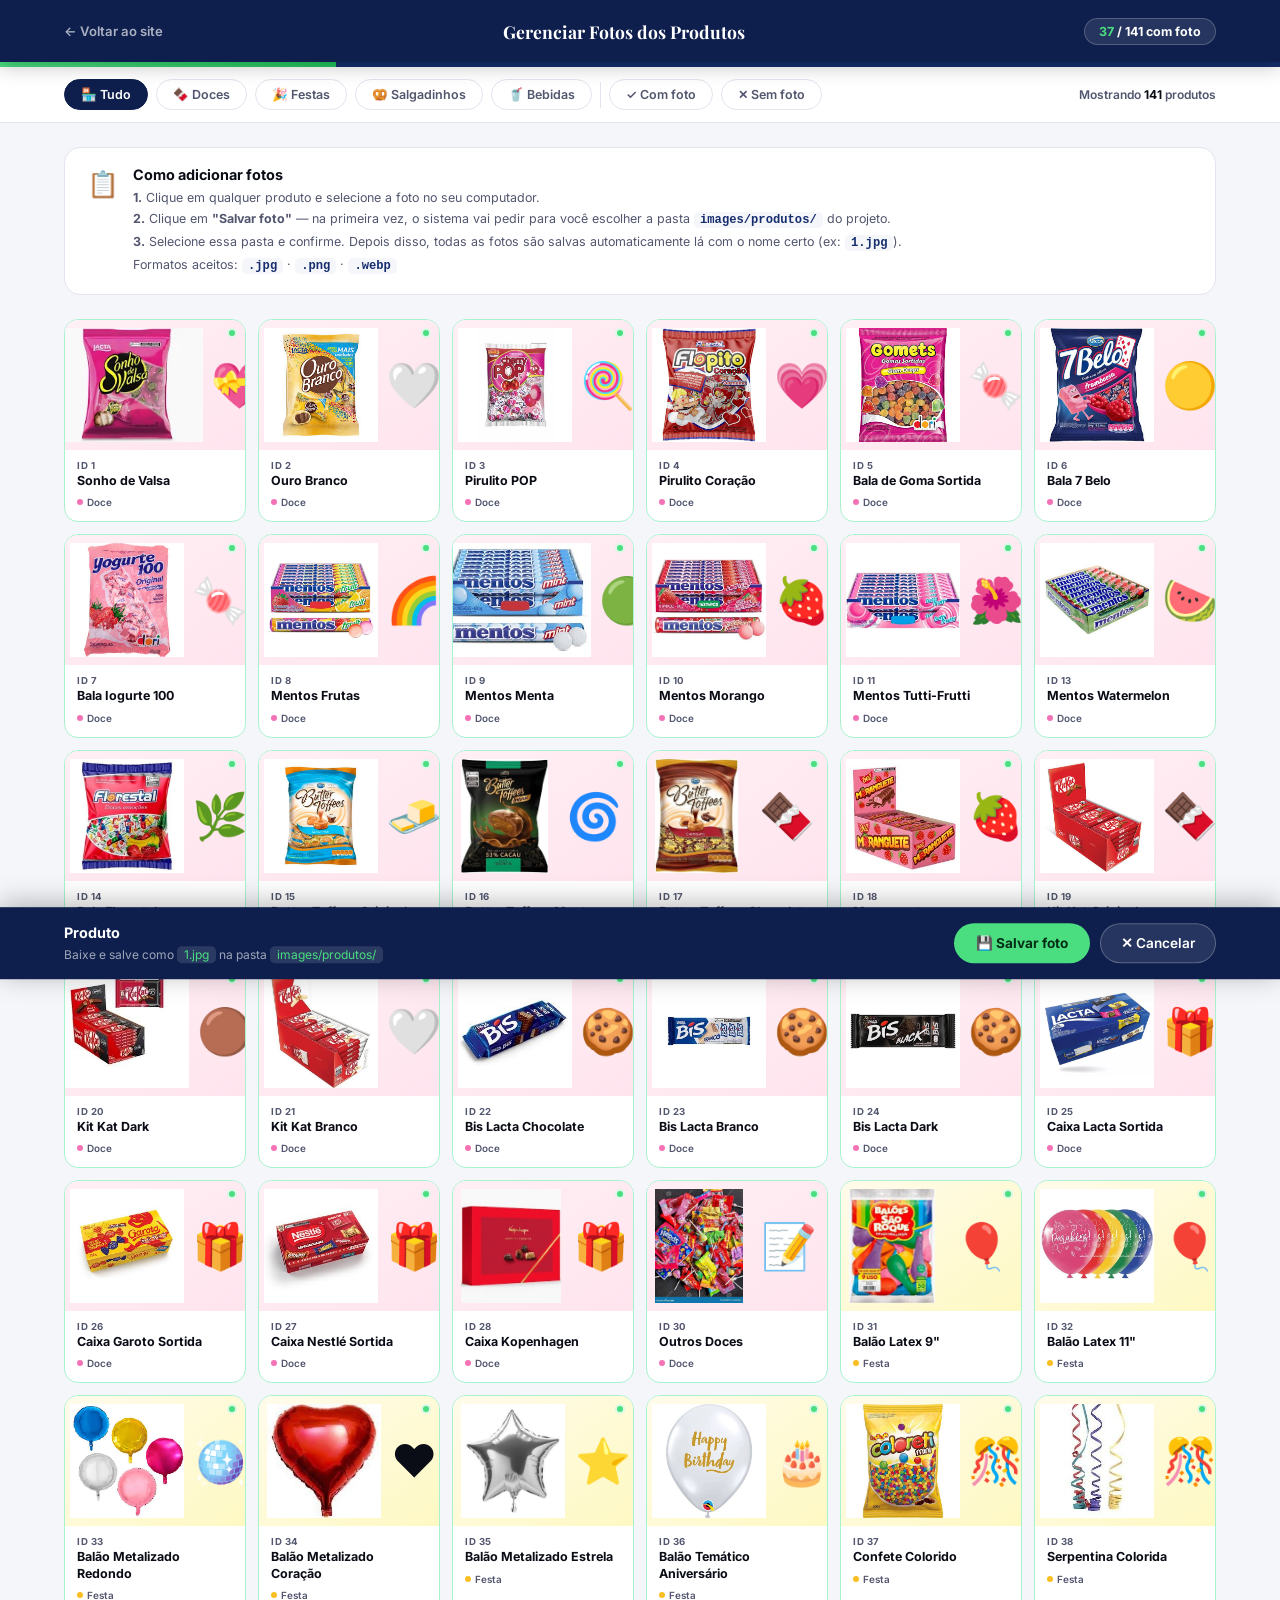
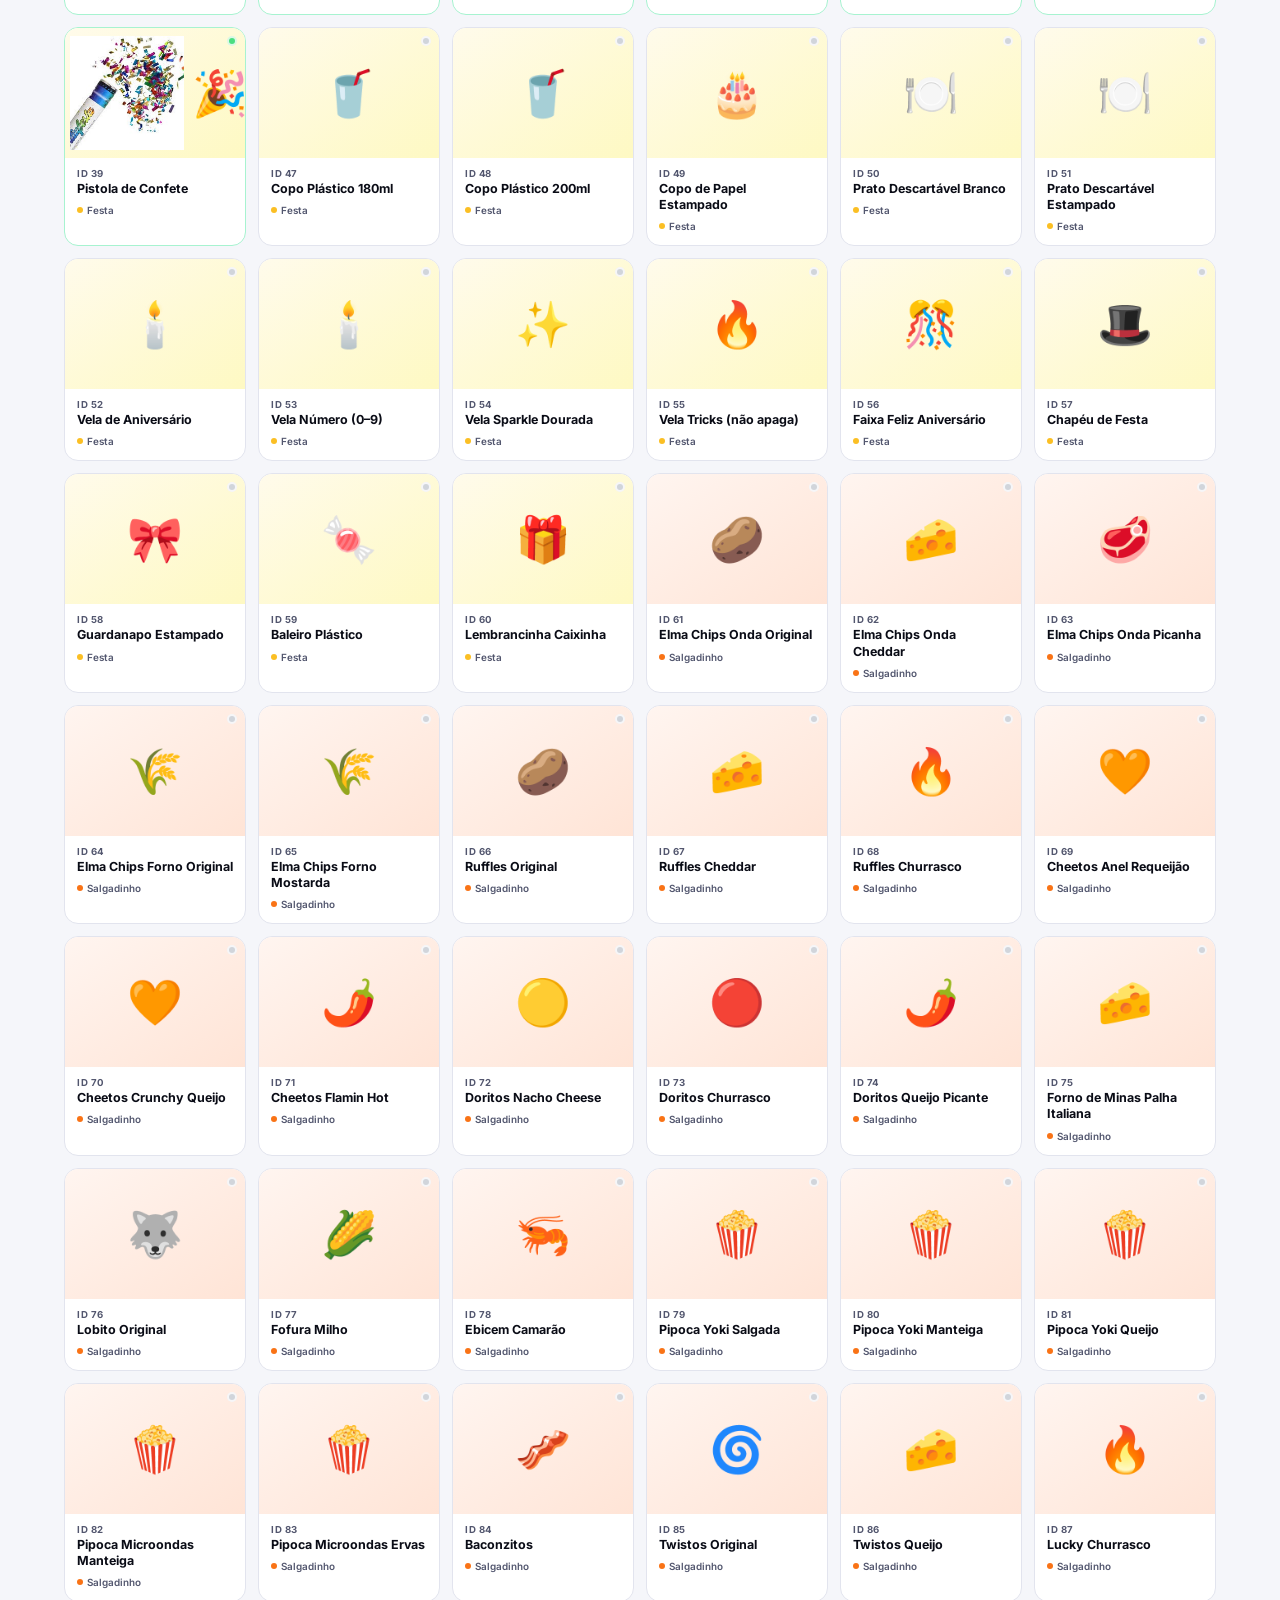
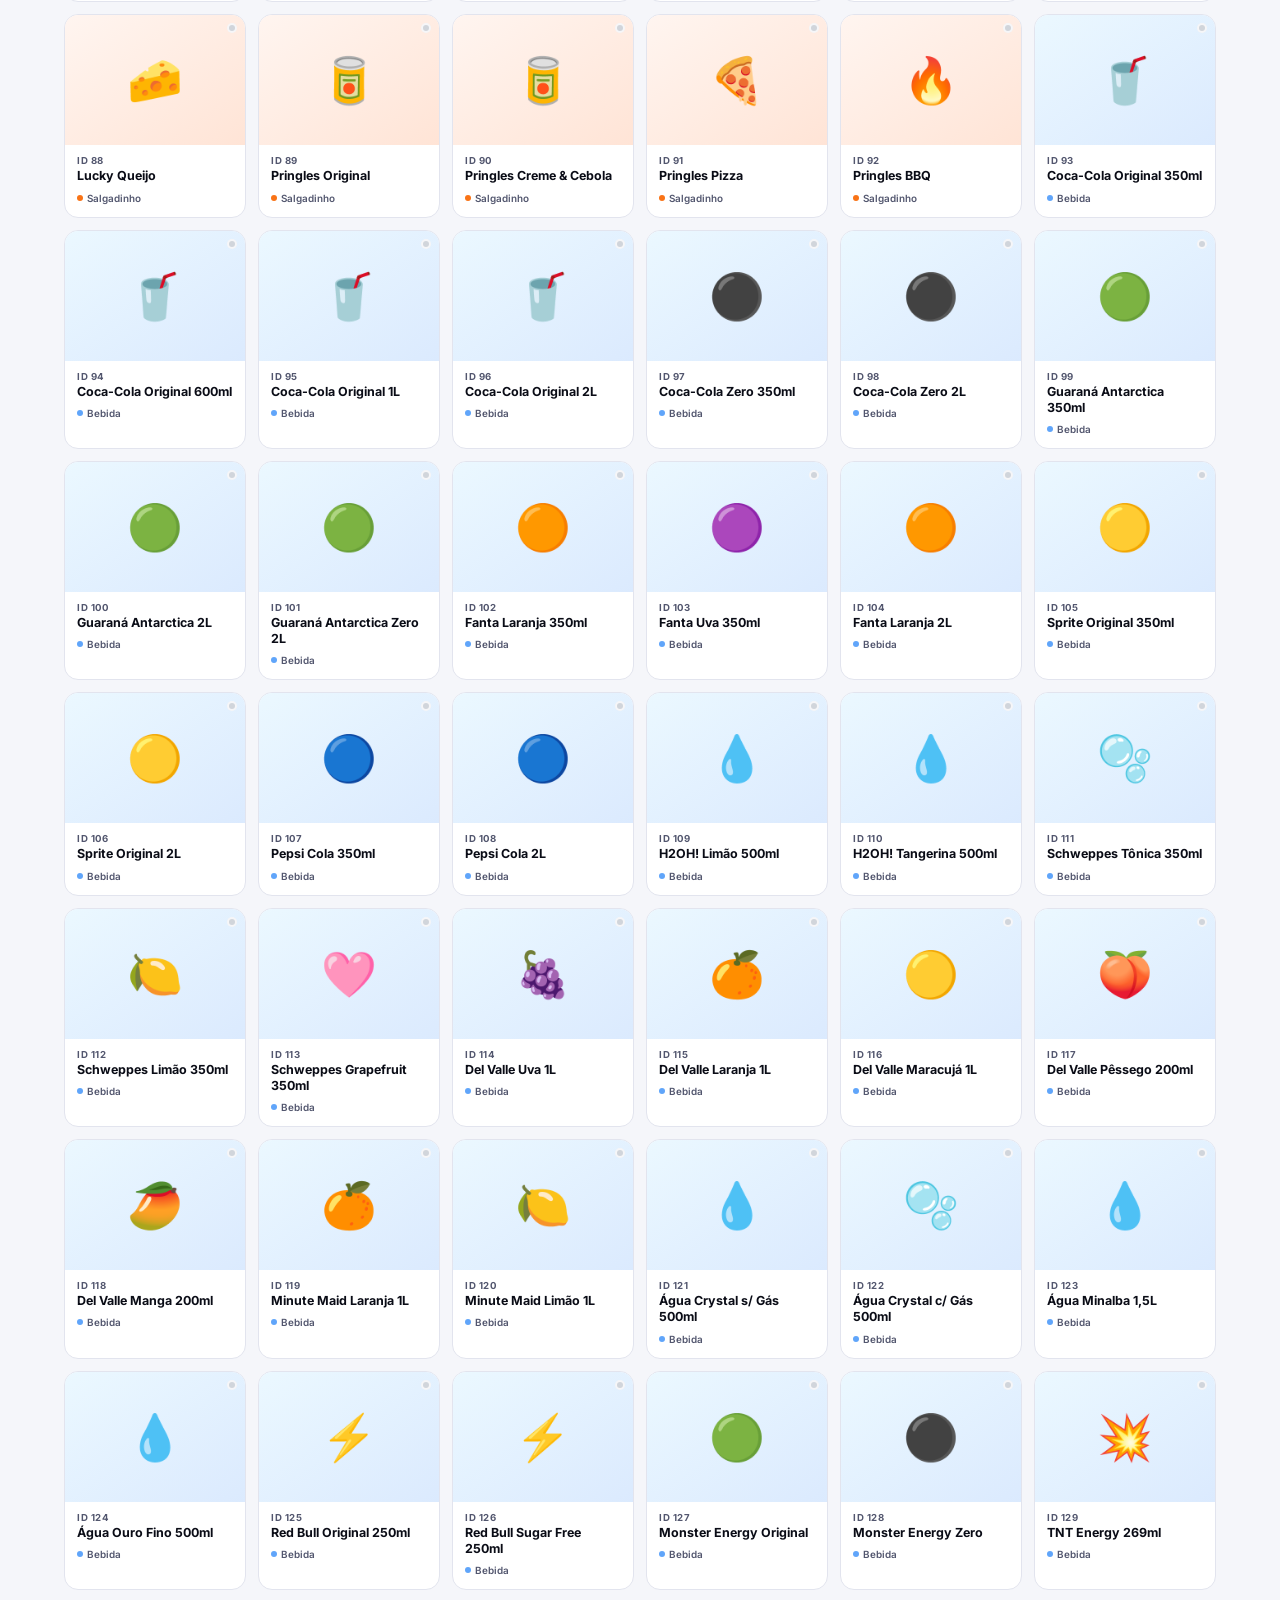
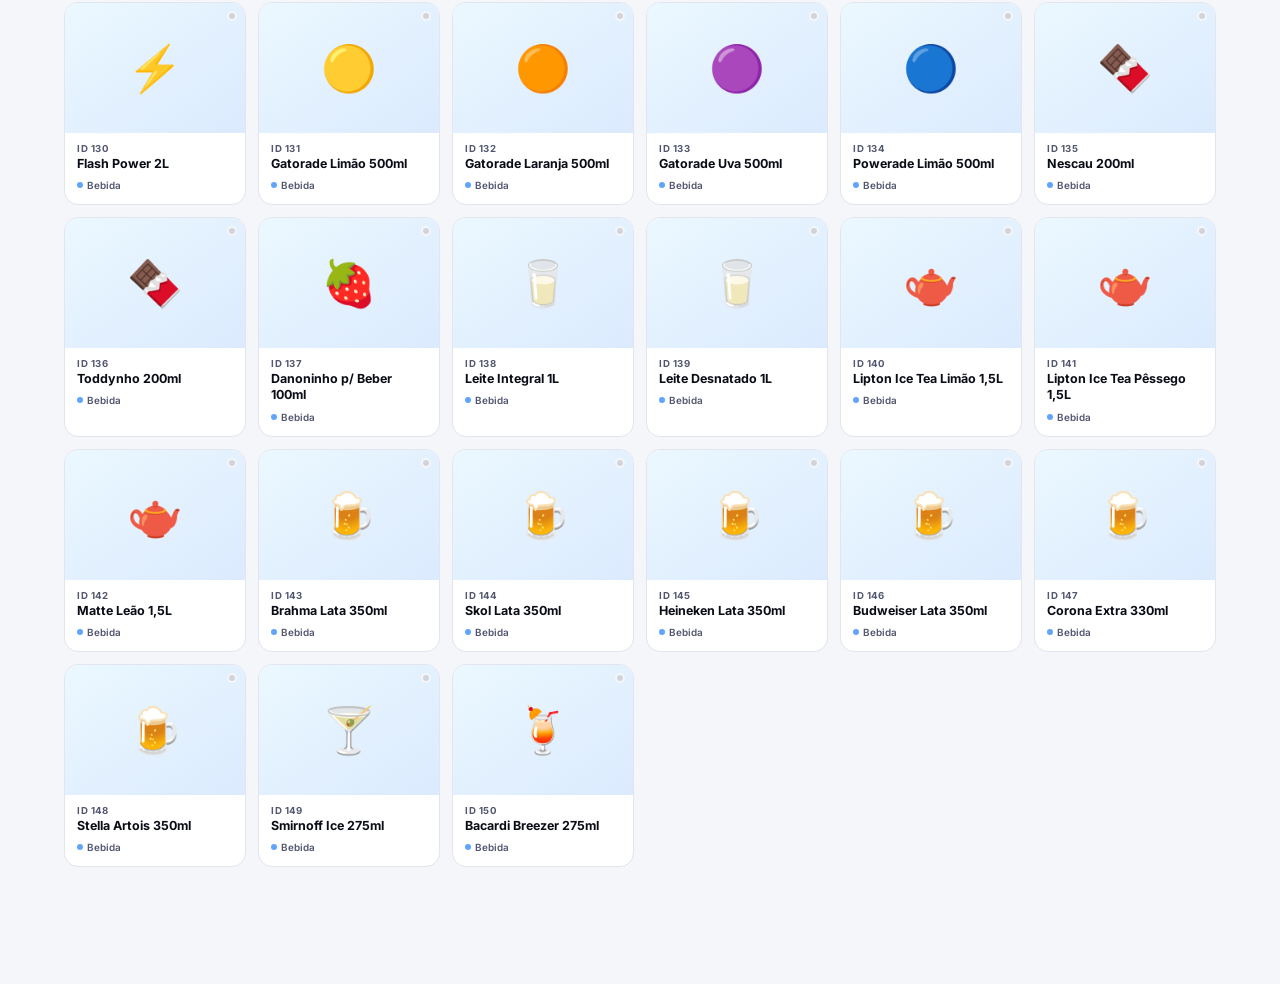
==== commit f59e7b15: "Remove produtos deletados do gerenciador de fotos (fotos.html)" ====
--- a/Delivery/images/produtos/fotos.html
+++ b/Delivery/images/produtos/fotos.html
@@ -104,7 +104,7 @@
 <nav class="anav">
   <a href="../../index.html">← Voltar ao site</a>
   <h1>Gerenciar Fotos dos Produtos</h1>
-  <div class="badge"><b id="okCount">0</b> / 150 com foto</div>
+  <div class="badge"><b id="okCount">0</b> / 141 com foto</div>
 </nav>
 <div class="pbar-wrap"><div class="pbar-fill" id="pbarFill"></div></div>
 
@@ -168,7 +168,6 @@
   {id:9,  name:'Mentos Menta',                emoji:'🟢', cat:'doces'},
   {id:10, name:'Mentos Morango',              emoji:'🍓', cat:'doces'},
   {id:11, name:'Mentos Tutti-Frutti',         emoji:'🌺', cat:'doces'},
-  {id:12, name:'Mentos Limão',                emoji:'🍋', cat:'doces'},
   {id:13, name:'Mentos Watermelon',           emoji:'🍉', cat:'doces'},
   {id:14, name:'Bala Florestal',              emoji:'🌿', cat:'doces'},
   {id:15, name:'Butter Toffees Original',     emoji:'🧈', cat:'doces'},
@@ -185,7 +184,6 @@
   {id:26, name:'Caixa Garoto Sortida',        emoji:'🎁', cat:'doces'},
   {id:27, name:'Caixa Nestlé Sortida',        emoji:'🎁', cat:'doces'},
   {id:28, name:'Caixa Kopenhagen',            emoji:'🎁', cat:'doces'},
-  {id:29, name:'Caixa Brasil Cacau',          emoji:'🎁', cat:'doces'},
   {id:30, name:'Outros Doces',                emoji:'📝', cat:'doces'},
   // FESTAS
   {id:31, name:'Balão Latex 9"',              emoji:'🎈', cat:'festas'},
@@ -197,13 +195,6 @@
   {id:37, name:'Confete Colorido',            emoji:'🎊', cat:'festas'},
   {id:38, name:'Serpentina Colorida',         emoji:'🎊', cat:'festas'},
   {id:39, name:'Pistola de Confete',          emoji:'🎉', cat:'festas'},
-  {id:40, name:'Forminha Redonda Lisa',       emoji:'🫙', cat:'festas'},
-  {id:41, name:'Forminha Estampada Festa',    emoji:'🌸', cat:'festas'},
-  {id:42, name:'Caixinha Kraft P',            emoji:'📦', cat:'festas'},
-  {id:43, name:'Caixinha Kraft M',            emoji:'📦', cat:'festas'},
-  {id:44, name:'Toalha Plástica Lisa',        emoji:'🎉', cat:'festas'},
-  {id:45, name:'Toalha Plástica Estampada',   emoji:'🌈', cat:'festas'},
-  {id:46, name:'Toalha TNT Lisa',             emoji:'🎀', cat:'festas'},
   {id:47, name:'Copo Plástico 180ml',         emoji:'🥤', cat:'festas'},
   {id:48, name:'Copo Plástico 200ml',         emoji:'🥤', cat:'festas'},
   {id:49, name:'Copo de Papel Estampado',     emoji:'🎂', cat:'festas'},
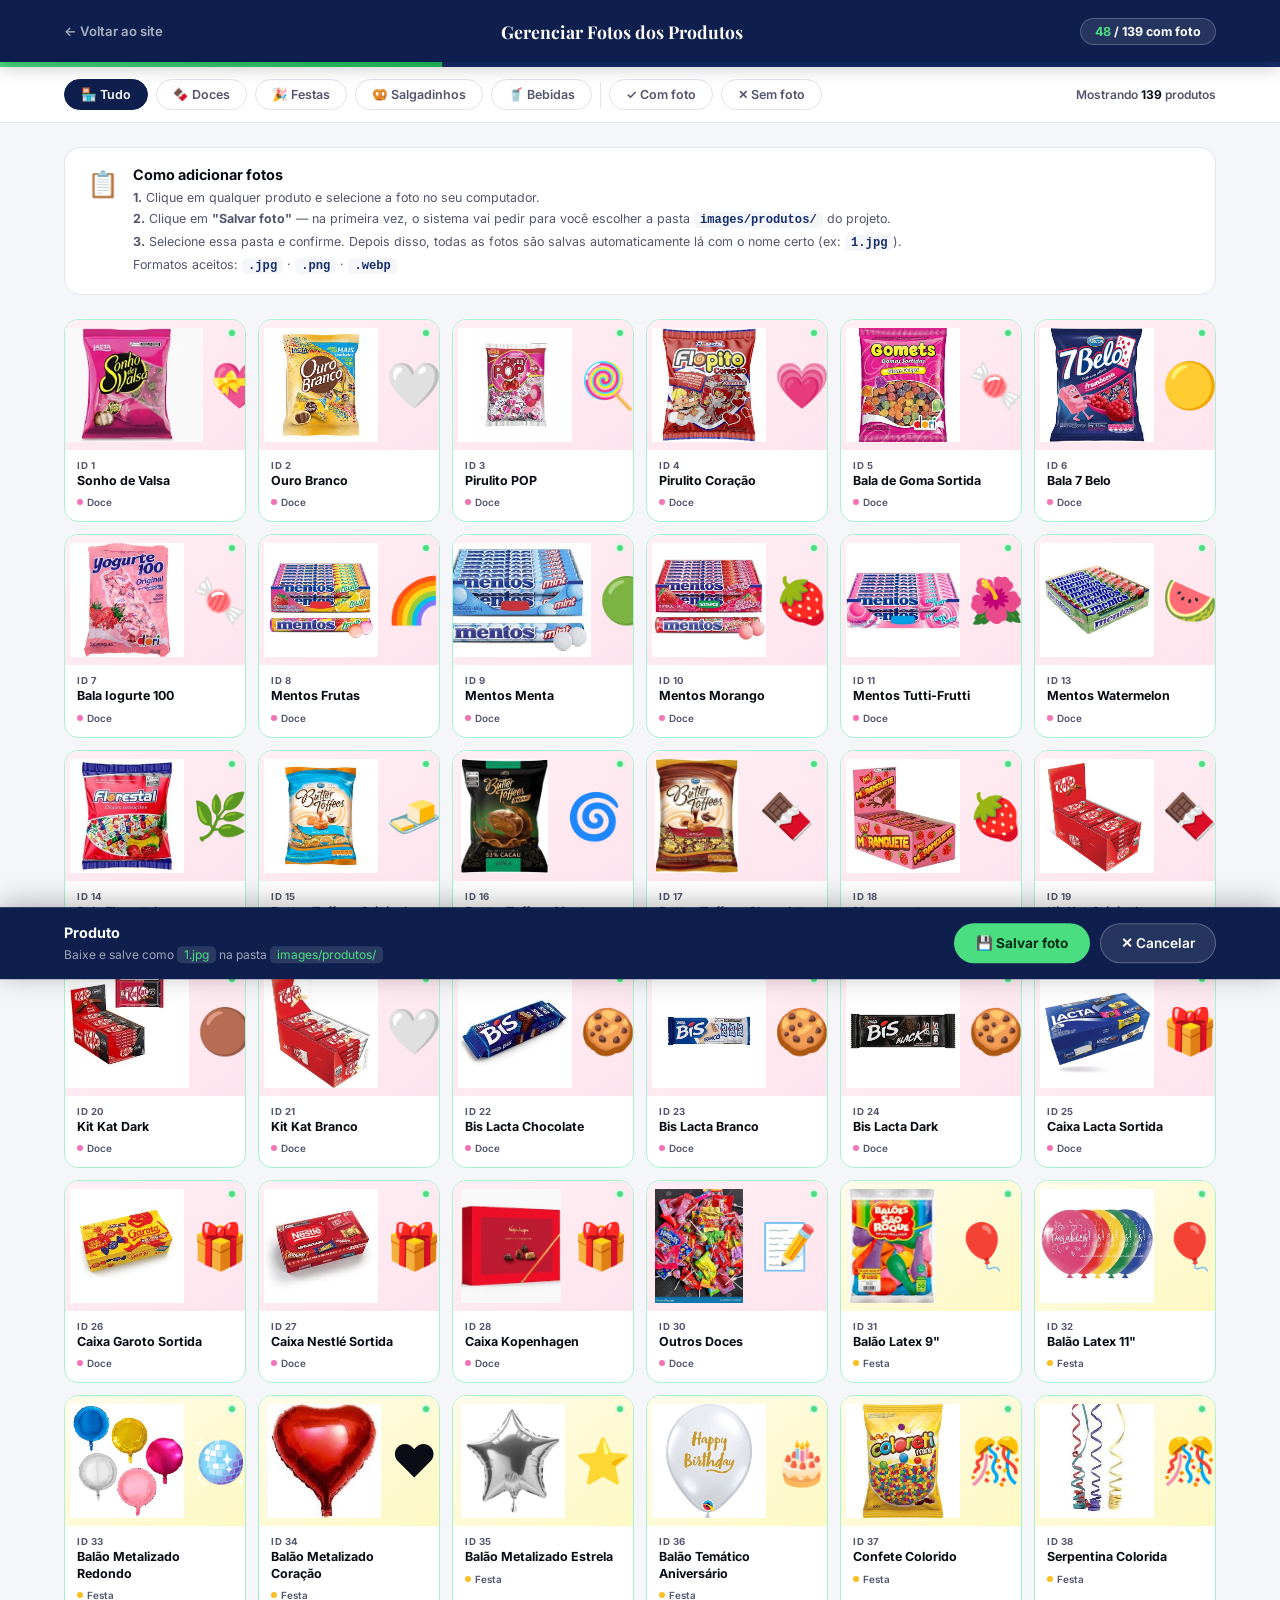
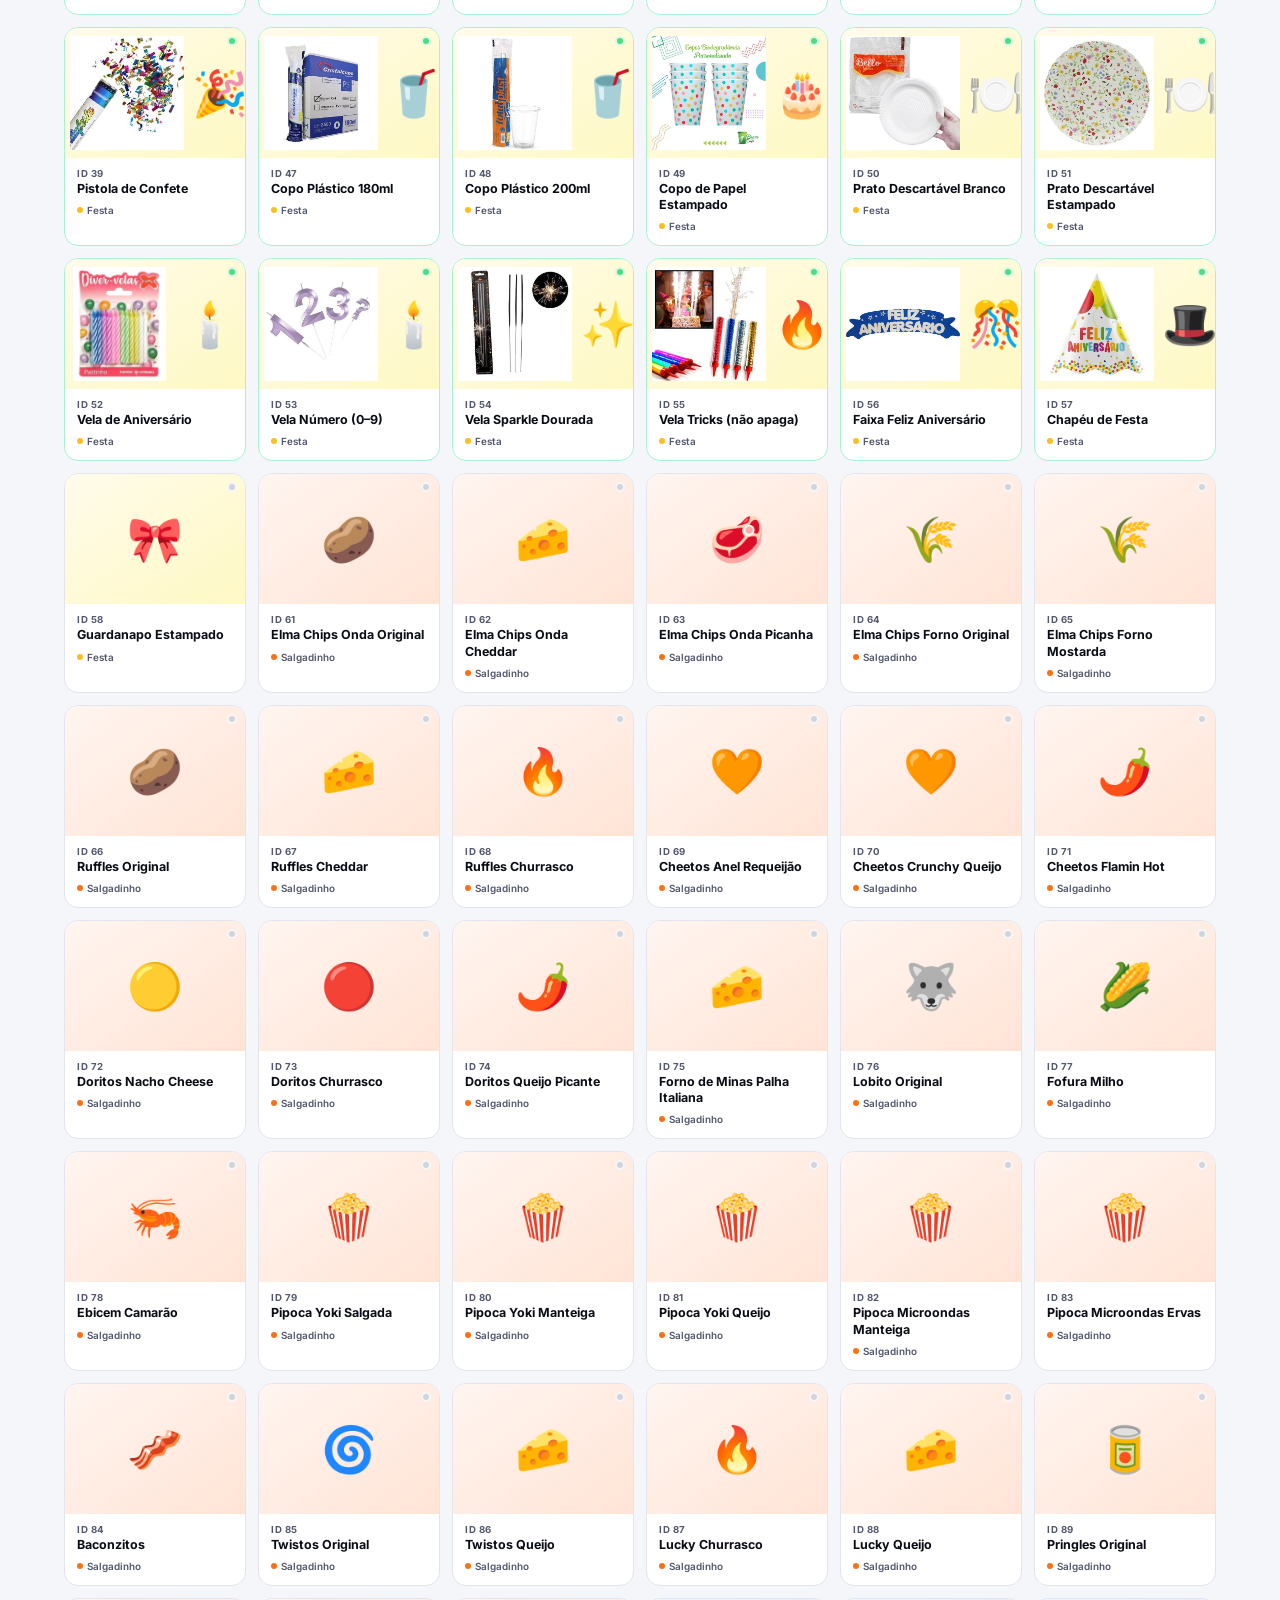
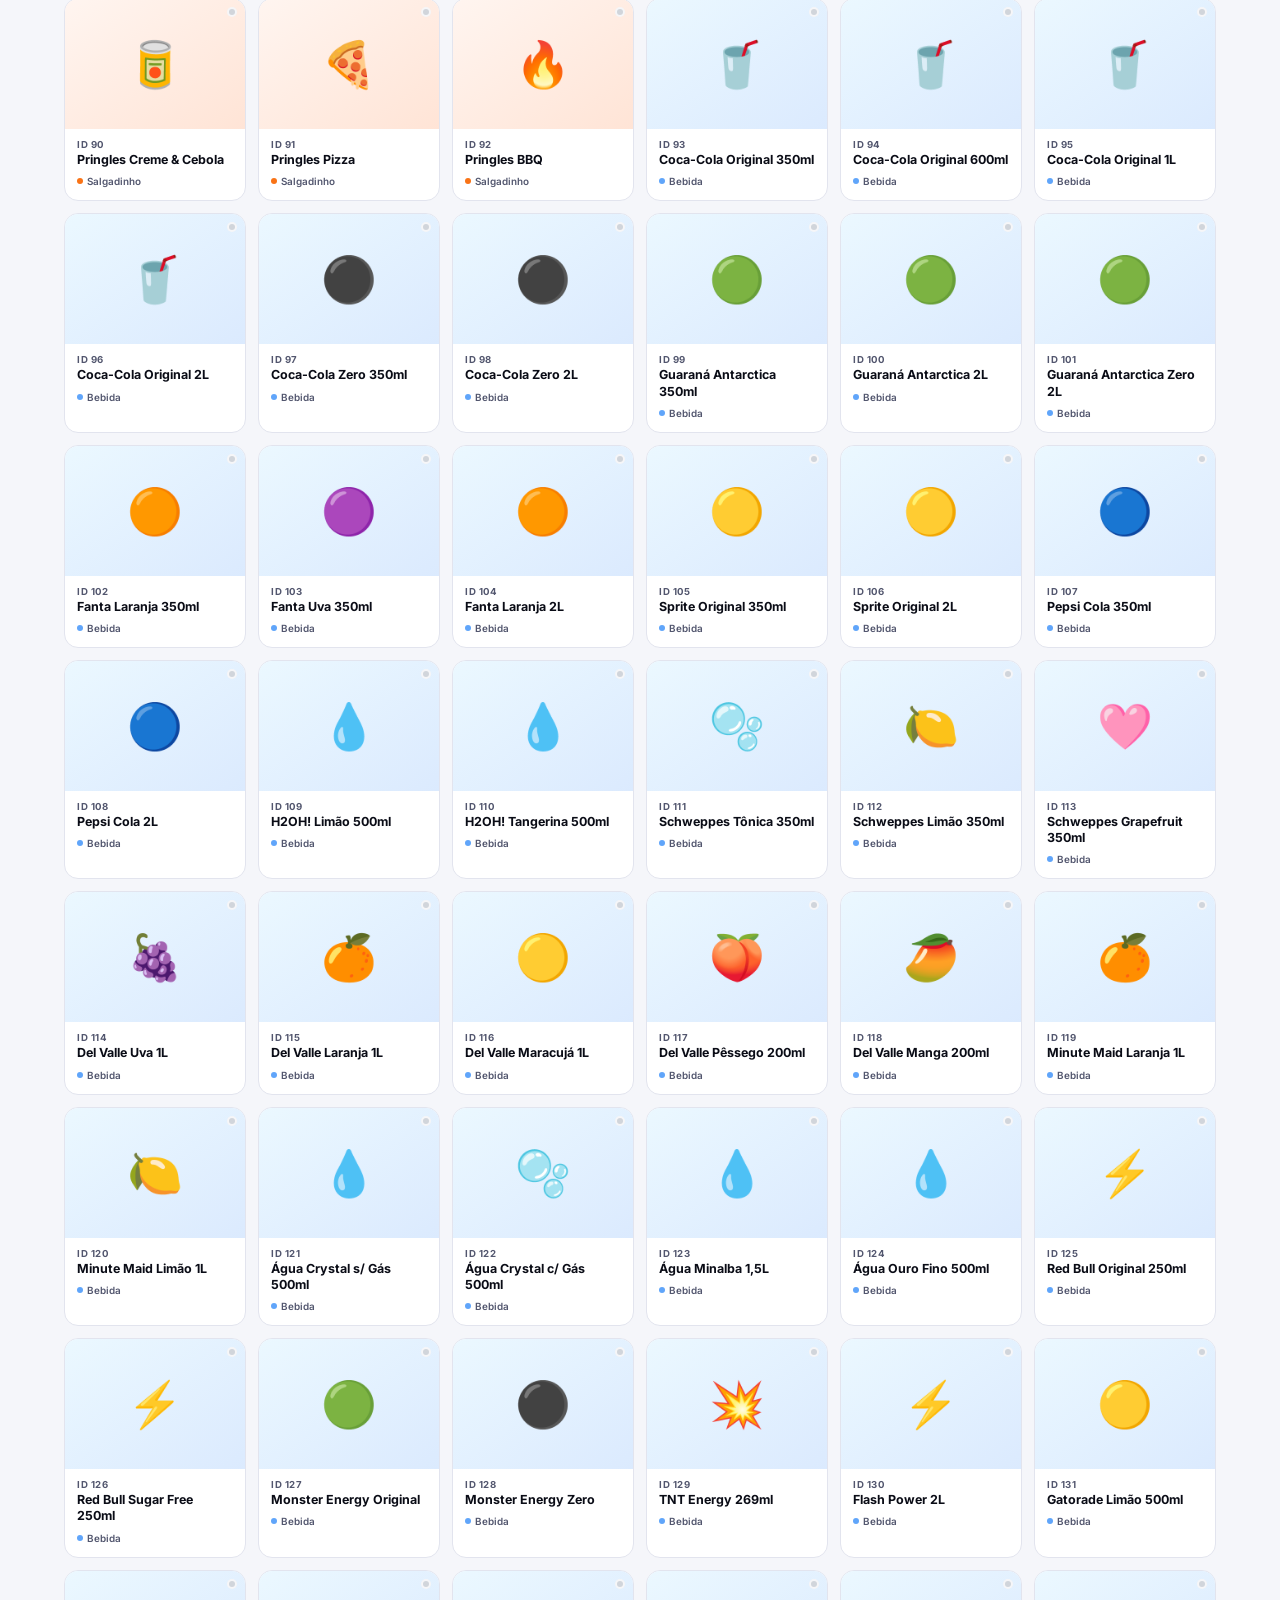
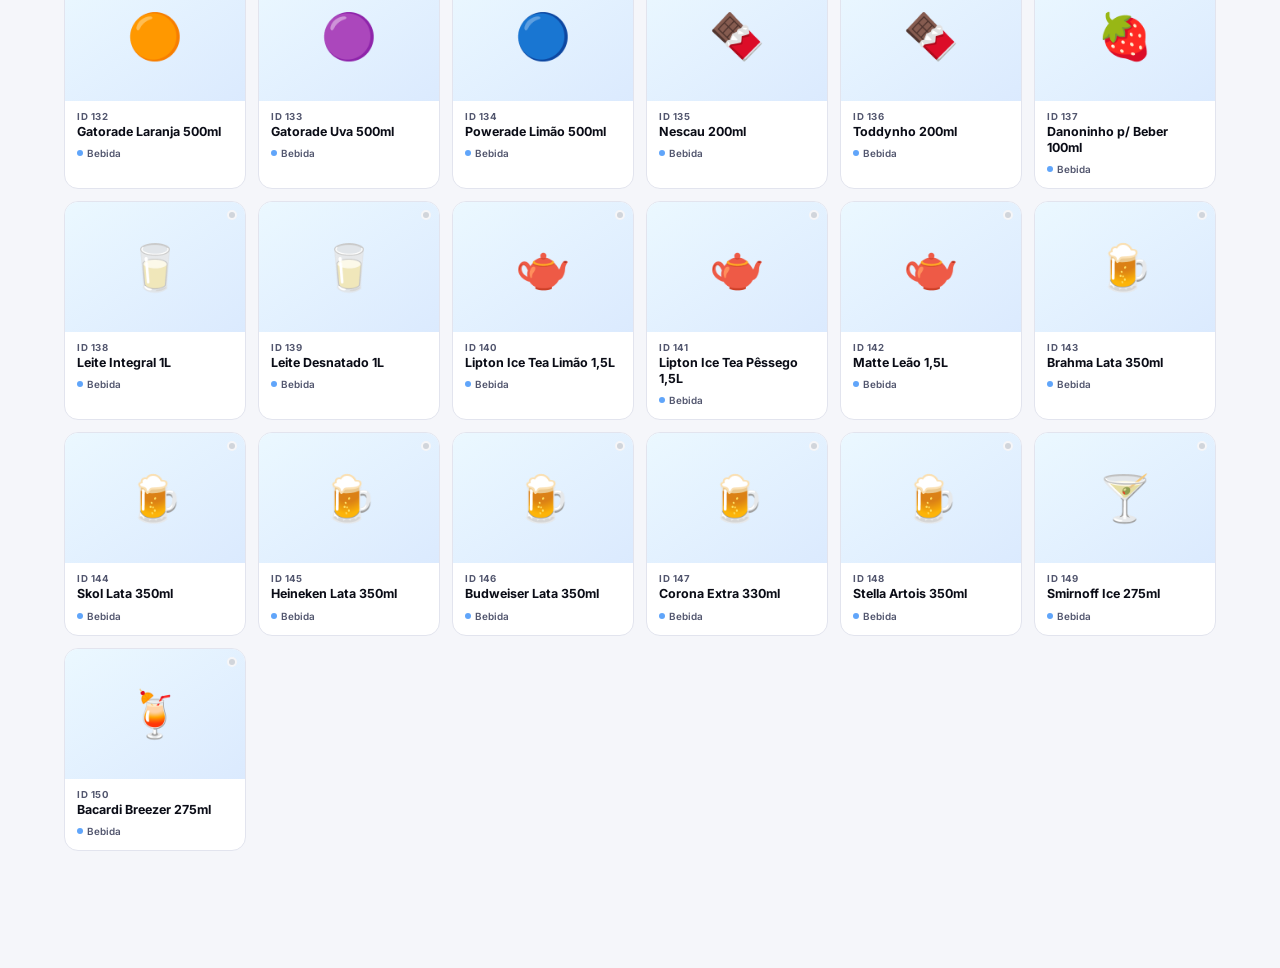
==== commit a68c44fe: "Remove produtos: Baleiro Plastico e Lembrancinha Caixinha" ====
--- a/Delivery/images/produtos/fotos.html
+++ b/Delivery/images/produtos/fotos.html
@@ -104,7 +104,7 @@
 <nav class="anav">
   <a href="../../index.html">← Voltar ao site</a>
   <h1>Gerenciar Fotos dos Produtos</h1>
-  <div class="badge"><b id="okCount">0</b> / 141 com foto</div>
+  <div class="badge"><b id="okCount">0</b> / 139 com foto</div>
 </nav>
 <div class="pbar-wrap"><div class="pbar-fill" id="pbarFill"></div></div>
 
@@ -207,8 +207,6 @@
   {id:56, name:'Faixa Feliz Aniversário',     emoji:'🎊', cat:'festas'},
   {id:57, name:'Chapéu de Festa',             emoji:'🎩', cat:'festas'},
   {id:58, name:'Guardanapo Estampado',        emoji:'🎀', cat:'festas'},
-  {id:59, name:'Baleiro Plástico',            emoji:'🍬', cat:'festas'},
-  {id:60, name:'Lembrancinha Caixinha',       emoji:'🎁', cat:'festas'},
   // SALGADINHOS
   {id:61, name:'Elma Chips Onda Original',    emoji:'🥔', cat:'salgadinhos'},
   {id:62, name:'Elma Chips Onda Cheddar',     emoji:'🧀', cat:'salgadinhos'},
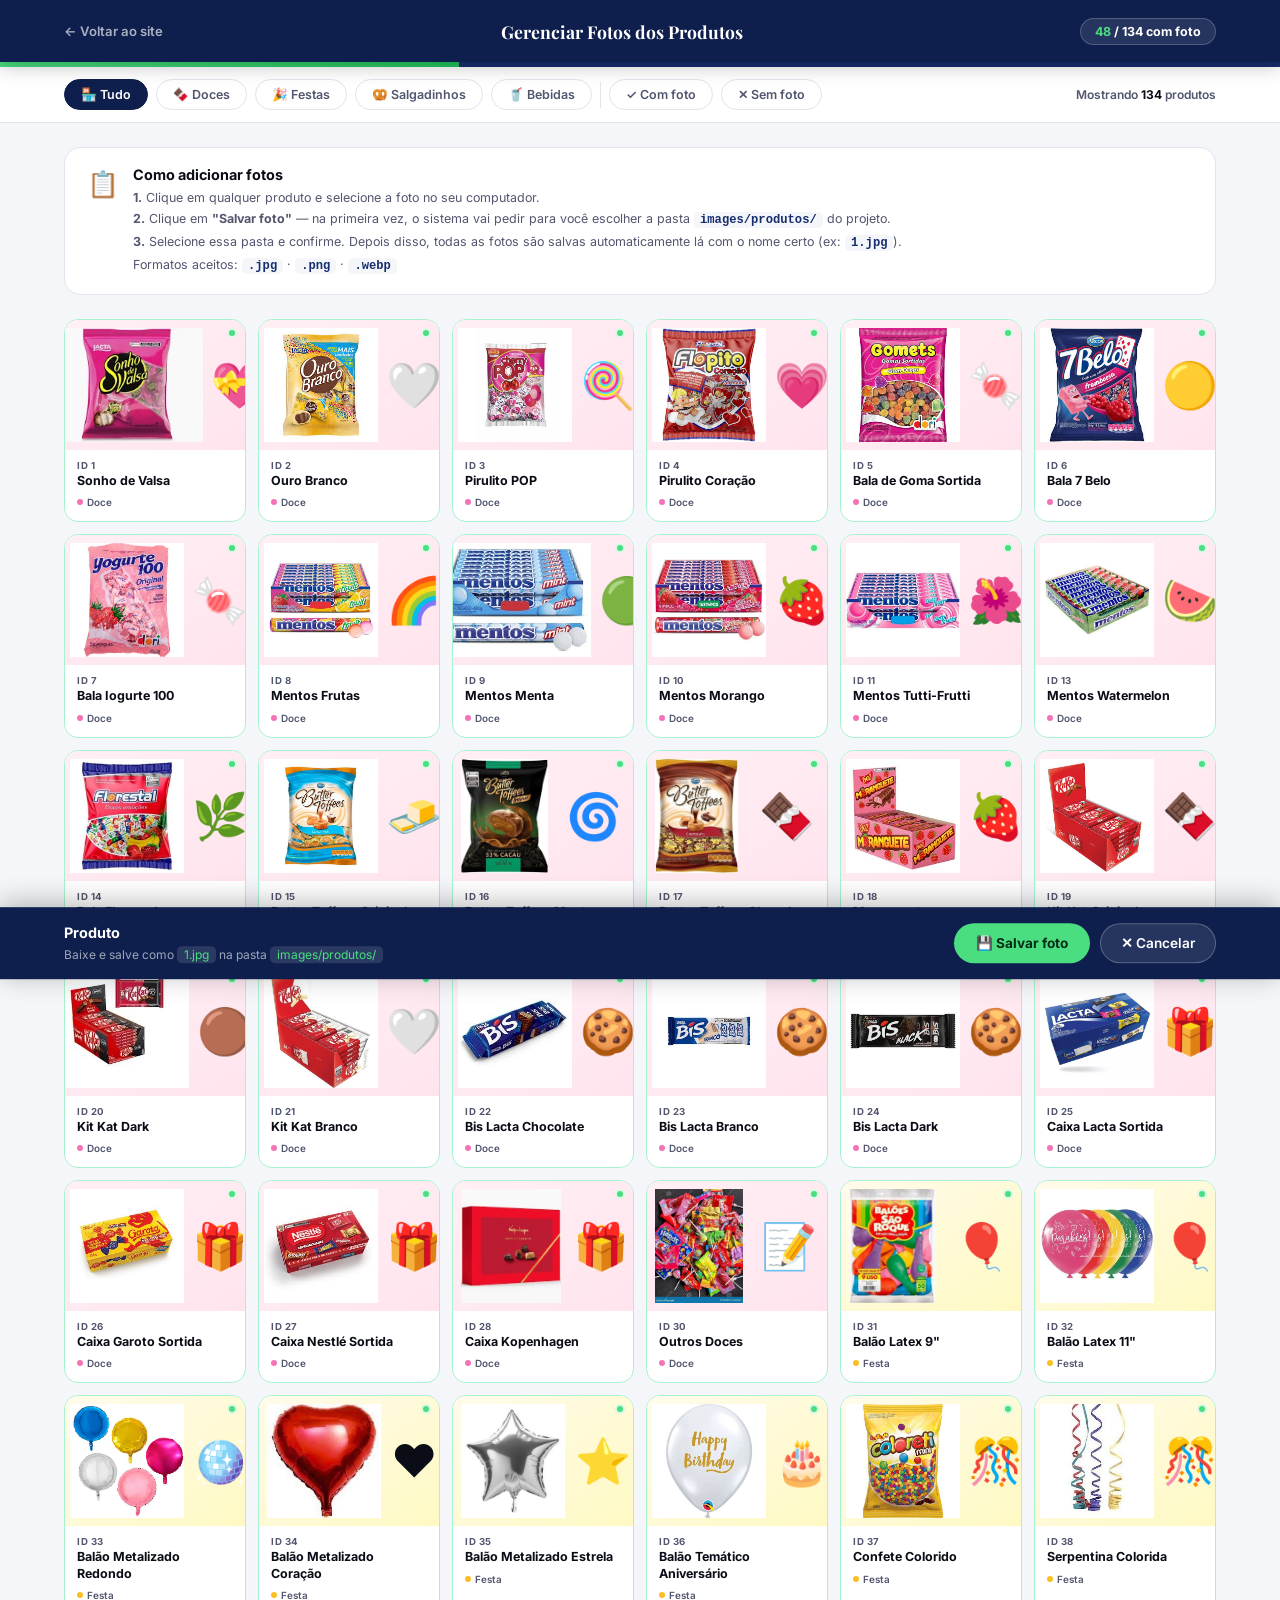
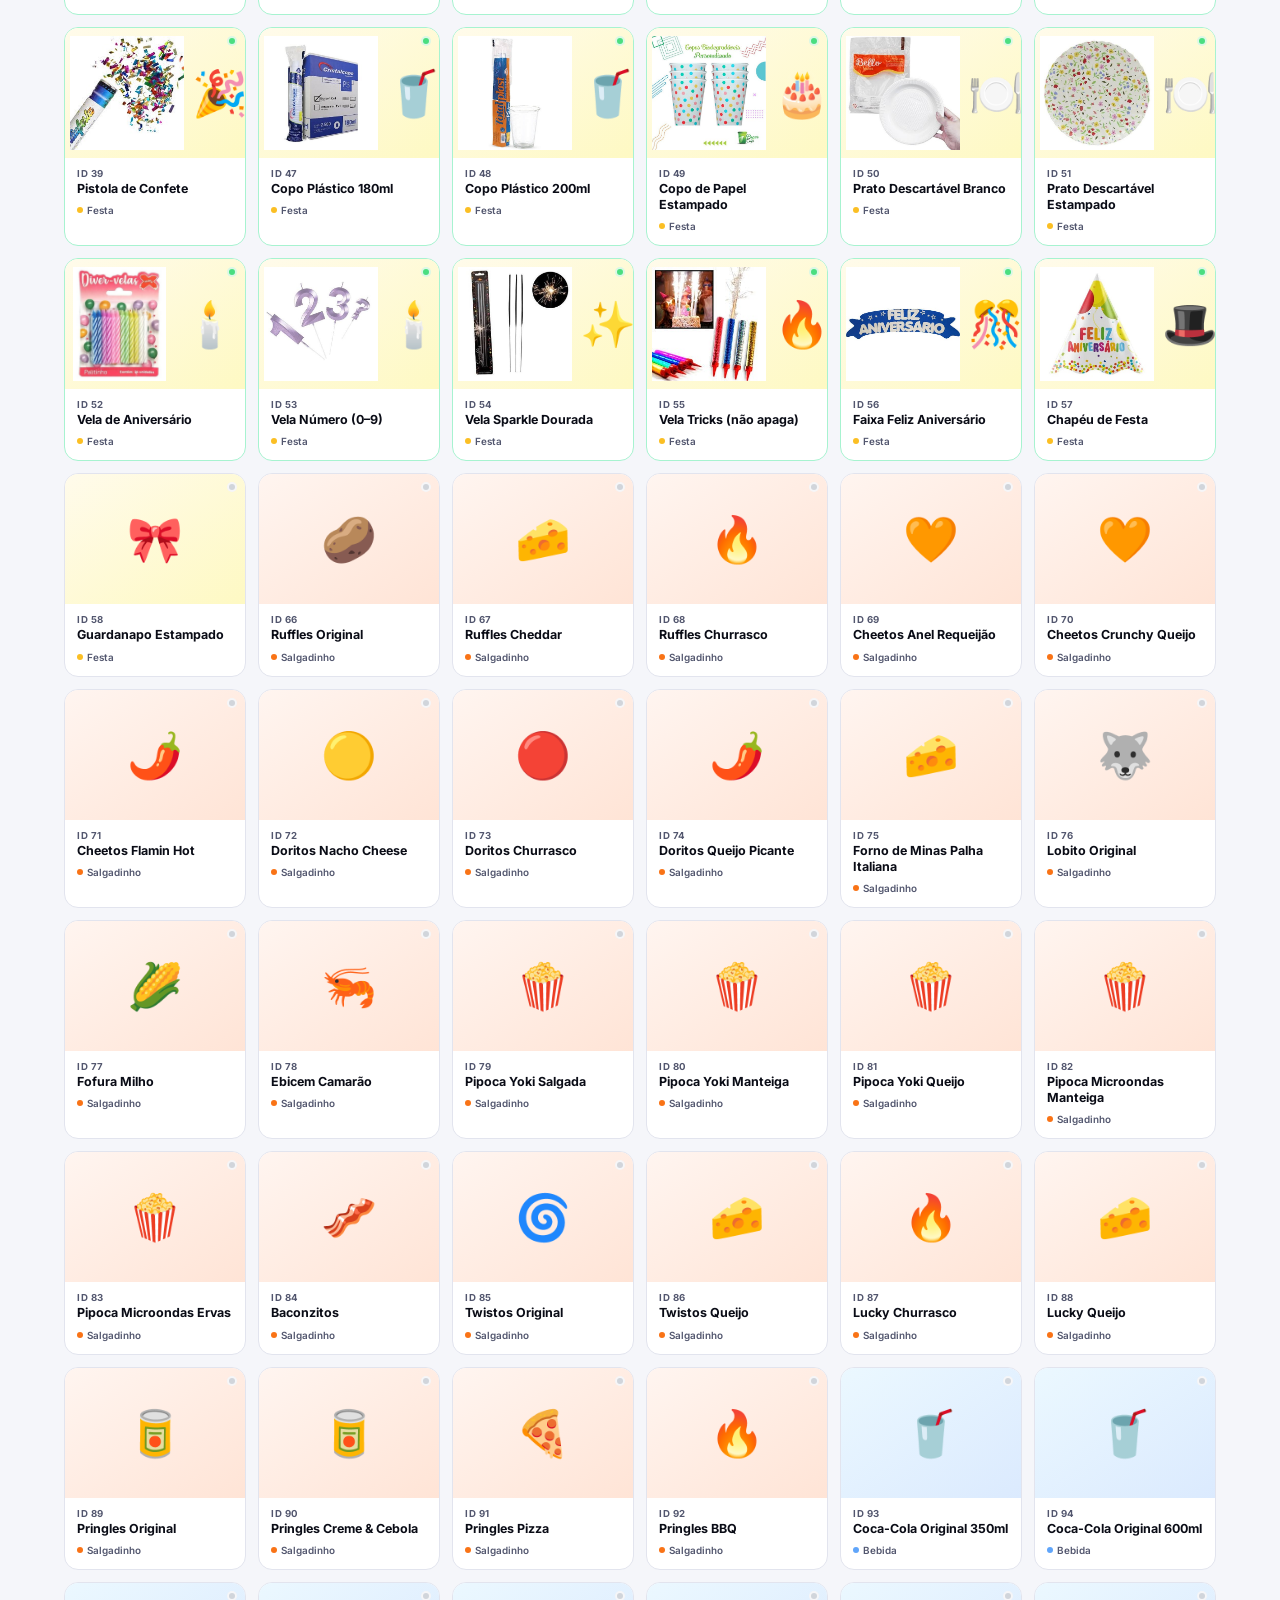
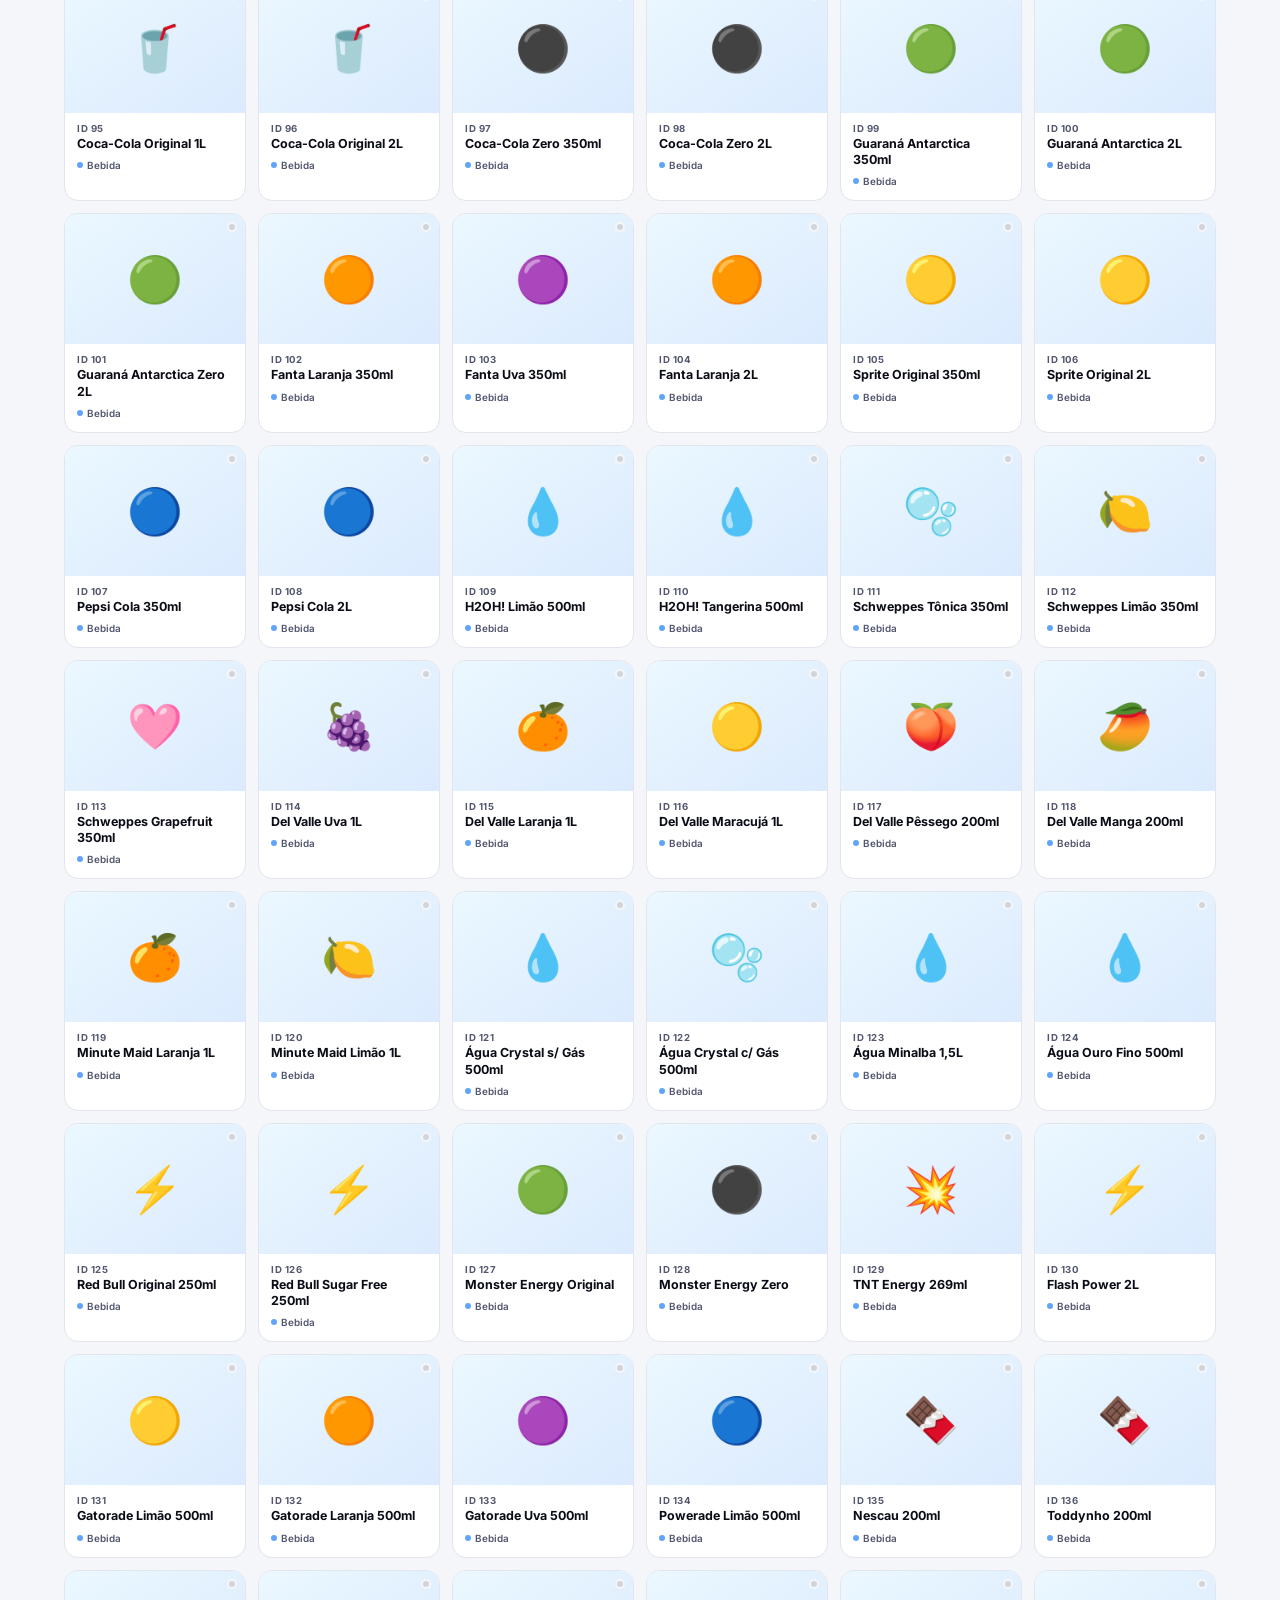
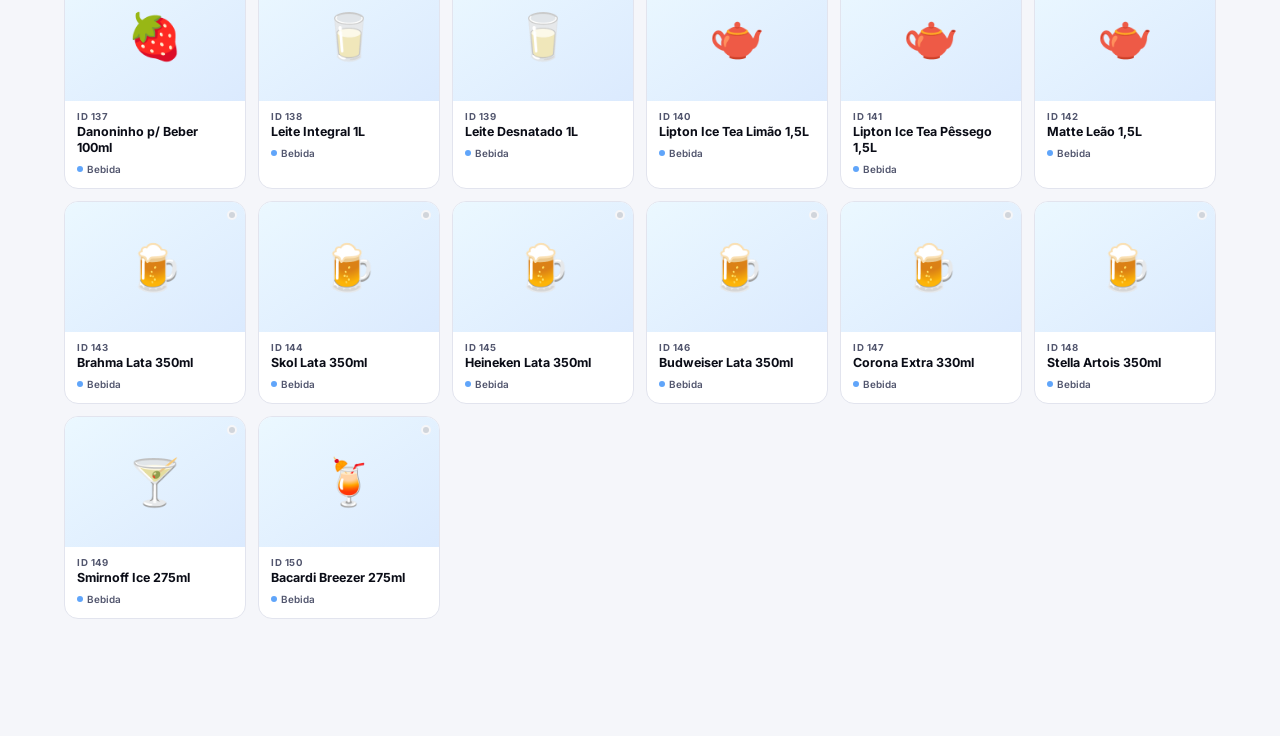
==== commit 056708a8: "Remove produtos: Elma Chips Onda (Original, Cheddar, Picanha) e Forno (Original, Mostarda)" ====
--- a/Delivery/images/produtos/fotos.html
+++ b/Delivery/images/produtos/fotos.html
@@ -104,7 +104,7 @@
 <nav class="anav">
   <a href="../../index.html">← Voltar ao site</a>
   <h1>Gerenciar Fotos dos Produtos</h1>
-  <div class="badge"><b id="okCount">0</b> / 139 com foto</div>
+  <div class="badge"><b id="okCount">0</b> / 134 com foto</div>
 </nav>
 <div class="pbar-wrap"><div class="pbar-fill" id="pbarFill"></div></div>
 
@@ -208,11 +208,6 @@
   {id:57, name:'Chapéu de Festa',             emoji:'🎩', cat:'festas'},
   {id:58, name:'Guardanapo Estampado',        emoji:'🎀', cat:'festas'},
   // SALGADINHOS
-  {id:61, name:'Elma Chips Onda Original',    emoji:'🥔', cat:'salgadinhos'},
-  {id:62, name:'Elma Chips Onda Cheddar',     emoji:'🧀', cat:'salgadinhos'},
-  {id:63, name:'Elma Chips Onda Picanha',     emoji:'🥩', cat:'salgadinhos'},
-  {id:64, name:'Elma Chips Forno Original',   emoji:'🌾', cat:'salgadinhos'},
-  {id:65, name:'Elma Chips Forno Mostarda',   emoji:'🌾', cat:'salgadinhos'},
   {id:66, name:'Ruffles Original',            emoji:'🥔', cat:'salgadinhos'},
   {id:67, name:'Ruffles Cheddar',             emoji:'🧀', cat:'salgadinhos'},
   {id:68, name:'Ruffles Churrasco',           emoji:'🔥', cat:'salgadinhos'},
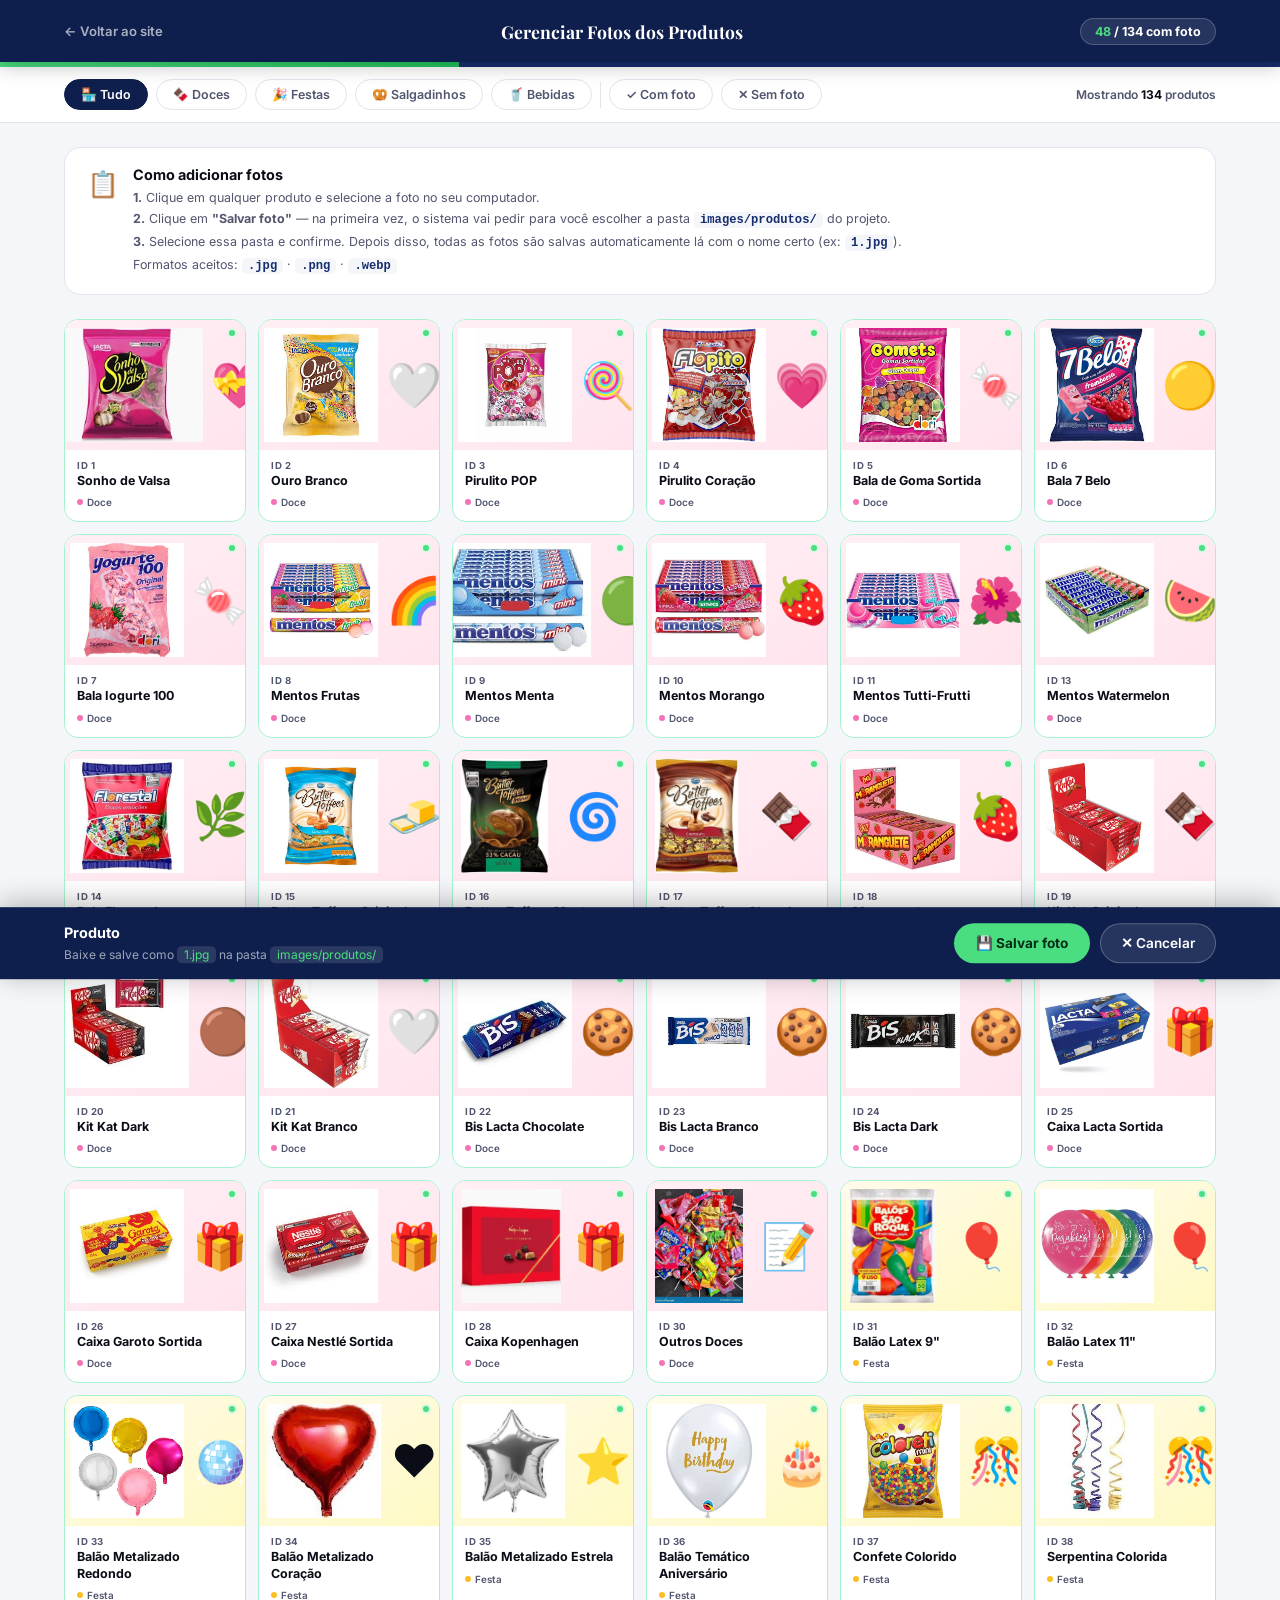
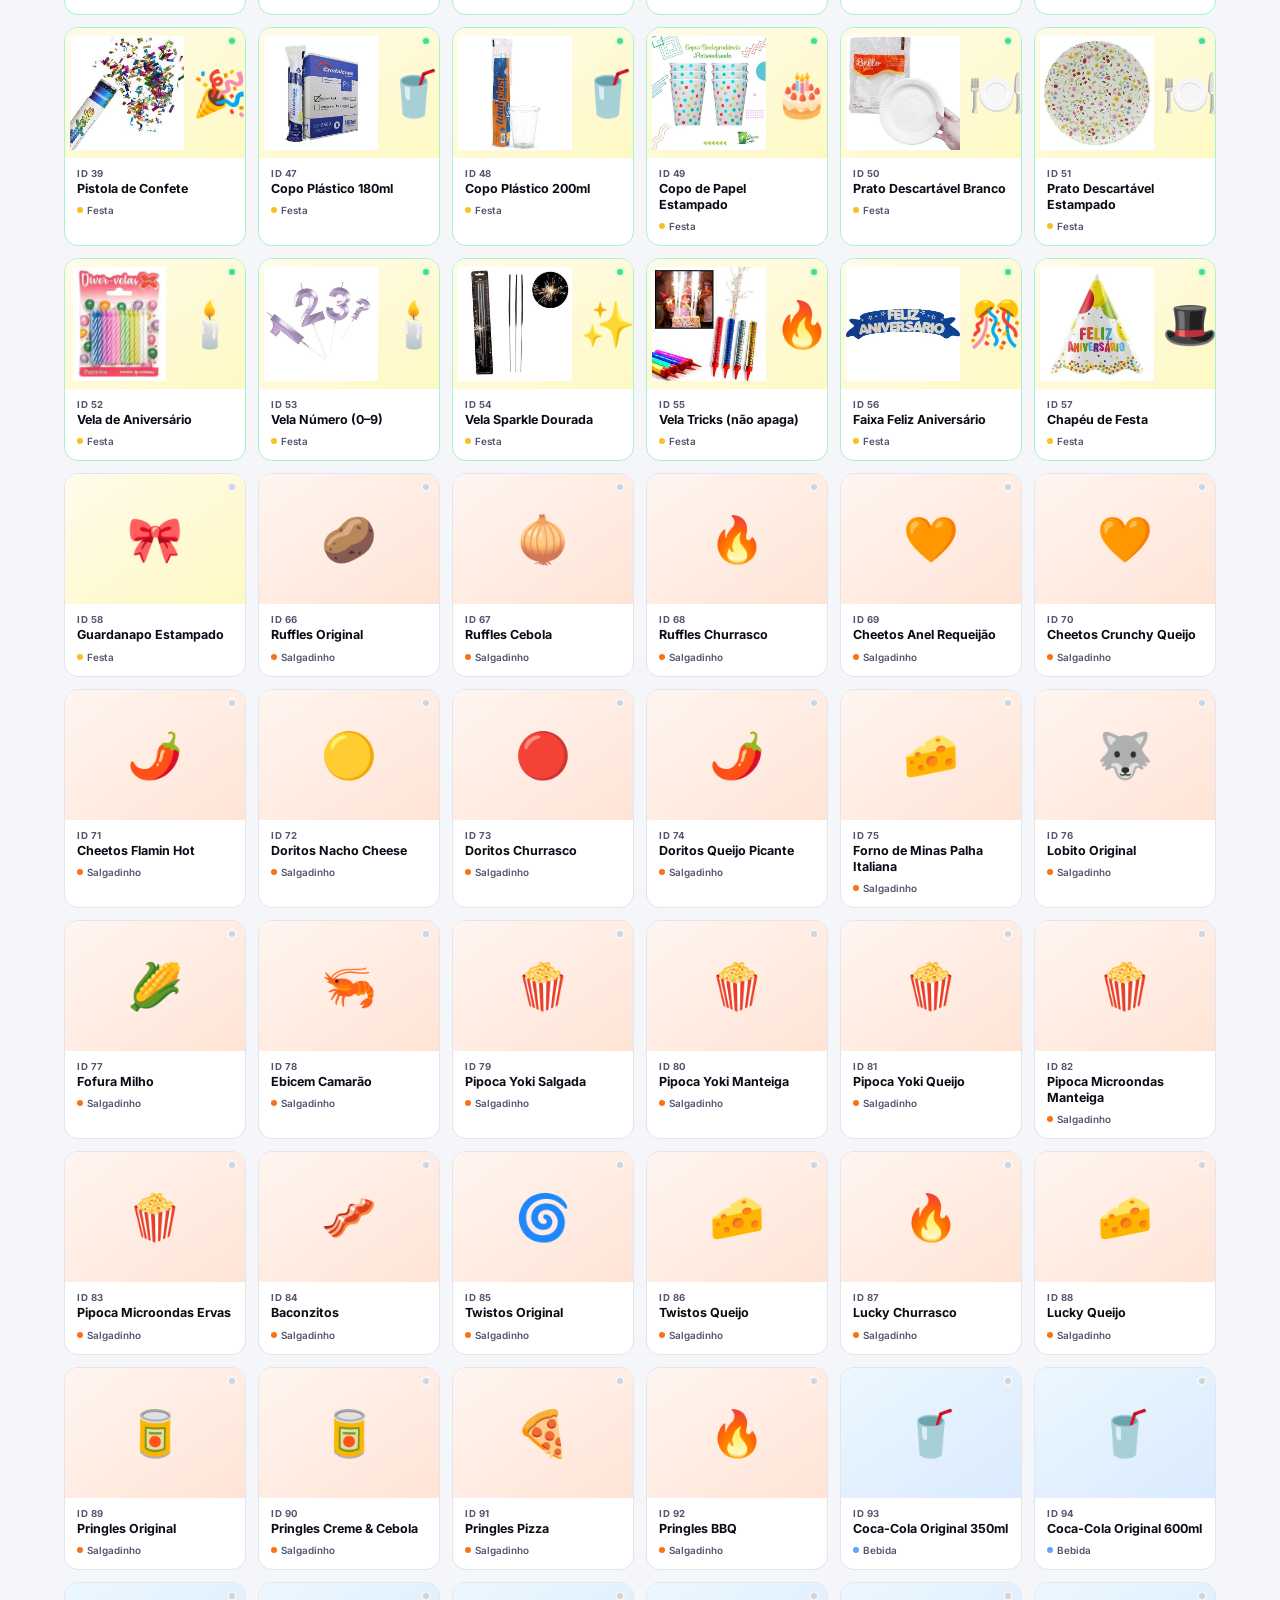
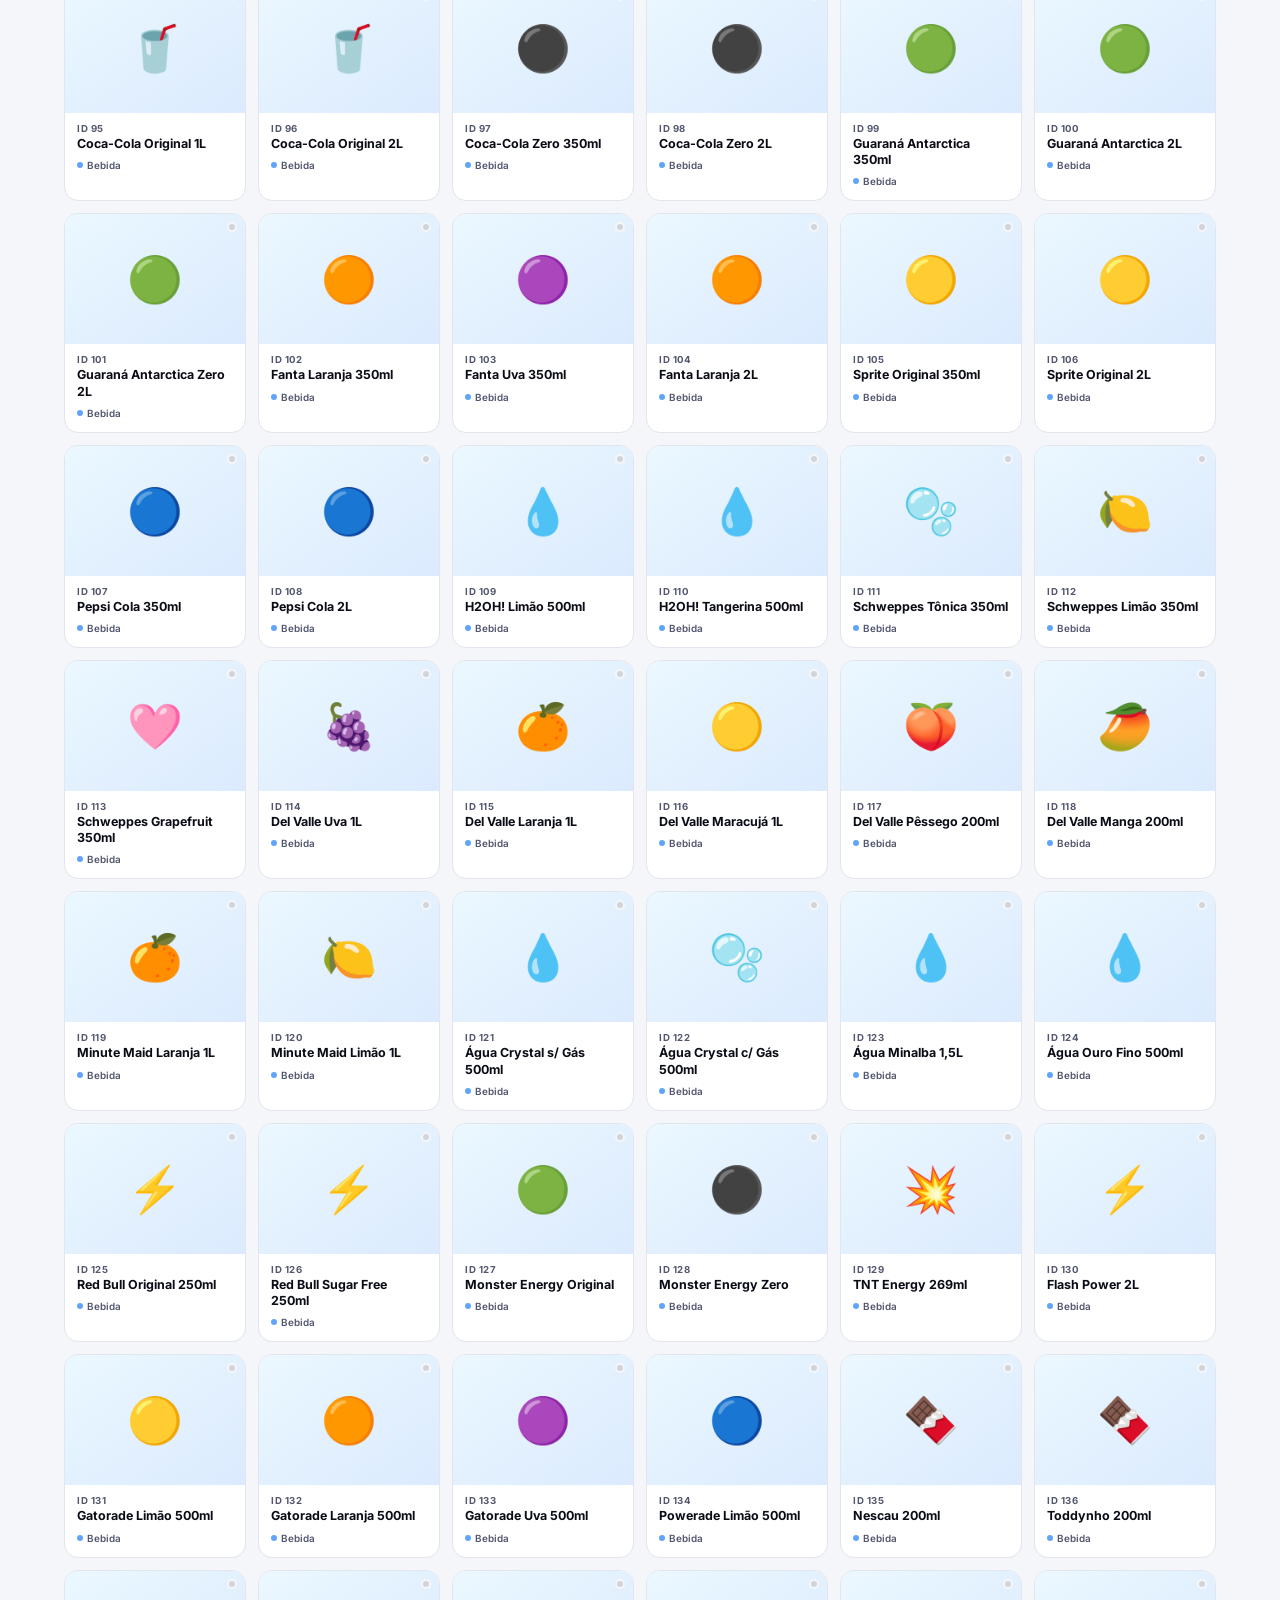
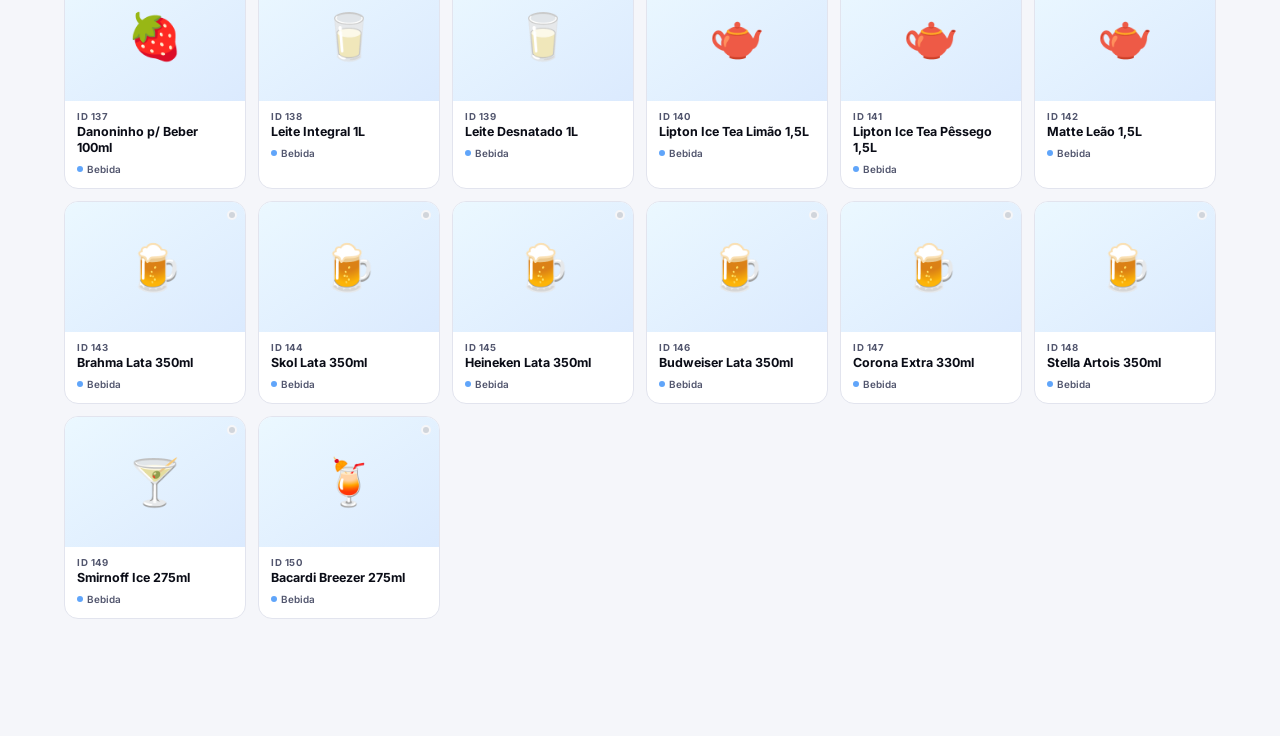
==== commit 9b19342f: "Renomeia Ruffles Cheddar para Ruffles Cebola" ====
--- a/Delivery/images/produtos/fotos.html
+++ b/Delivery/images/produtos/fotos.html
@@ -209,7 +209,7 @@
   {id:58, name:'Guardanapo Estampado',        emoji:'🎀', cat:'festas'},
   // SALGADINHOS
   {id:66, name:'Ruffles Original',            emoji:'🥔', cat:'salgadinhos'},
-  {id:67, name:'Ruffles Cheddar',             emoji:'🧀', cat:'salgadinhos'},
+  {id:67, name:'Ruffles Cebola',              emoji:'🧅', cat:'salgadinhos'},
   {id:68, name:'Ruffles Churrasco',           emoji:'🔥', cat:'salgadinhos'},
   {id:69, name:'Cheetos Anel Requeijão',      emoji:'🧡', cat:'salgadinhos'},
   {id:70, name:'Cheetos Crunchy Queijo',      emoji:'🧡', cat:'salgadinhos'},
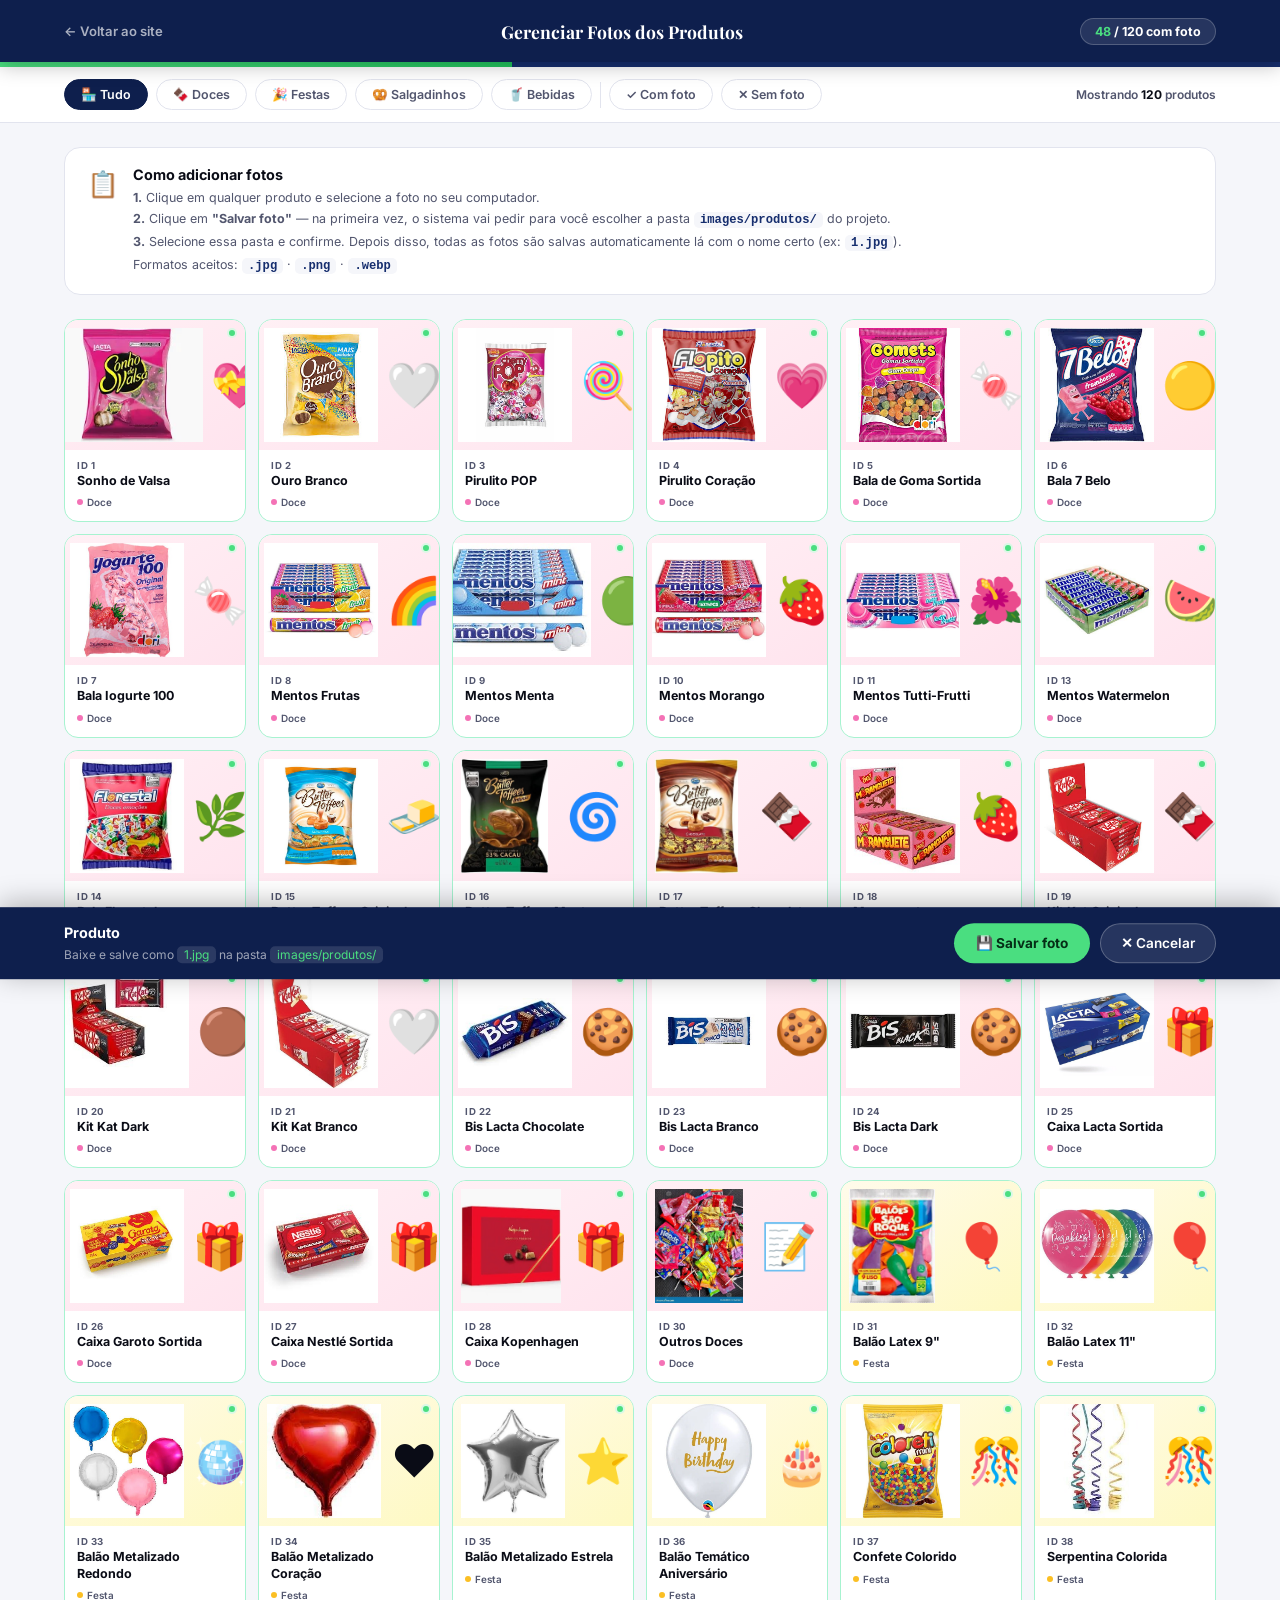
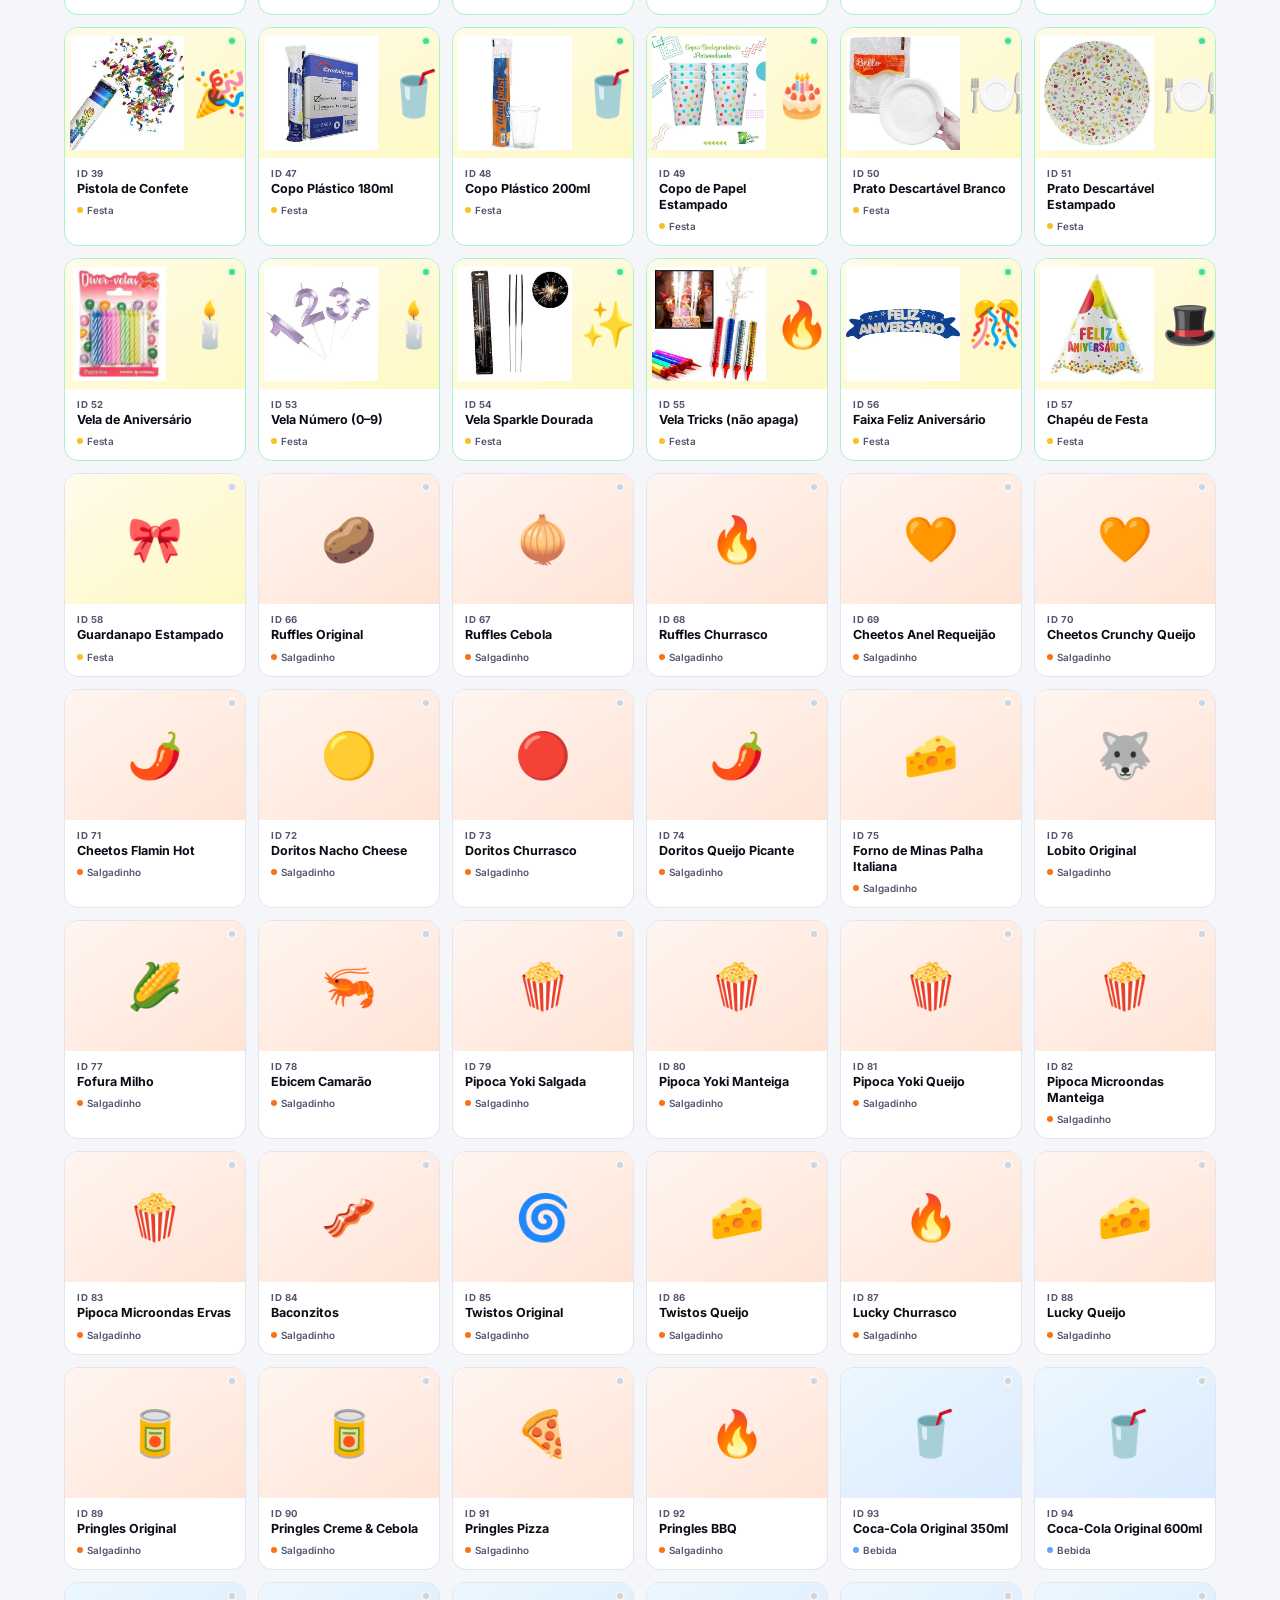
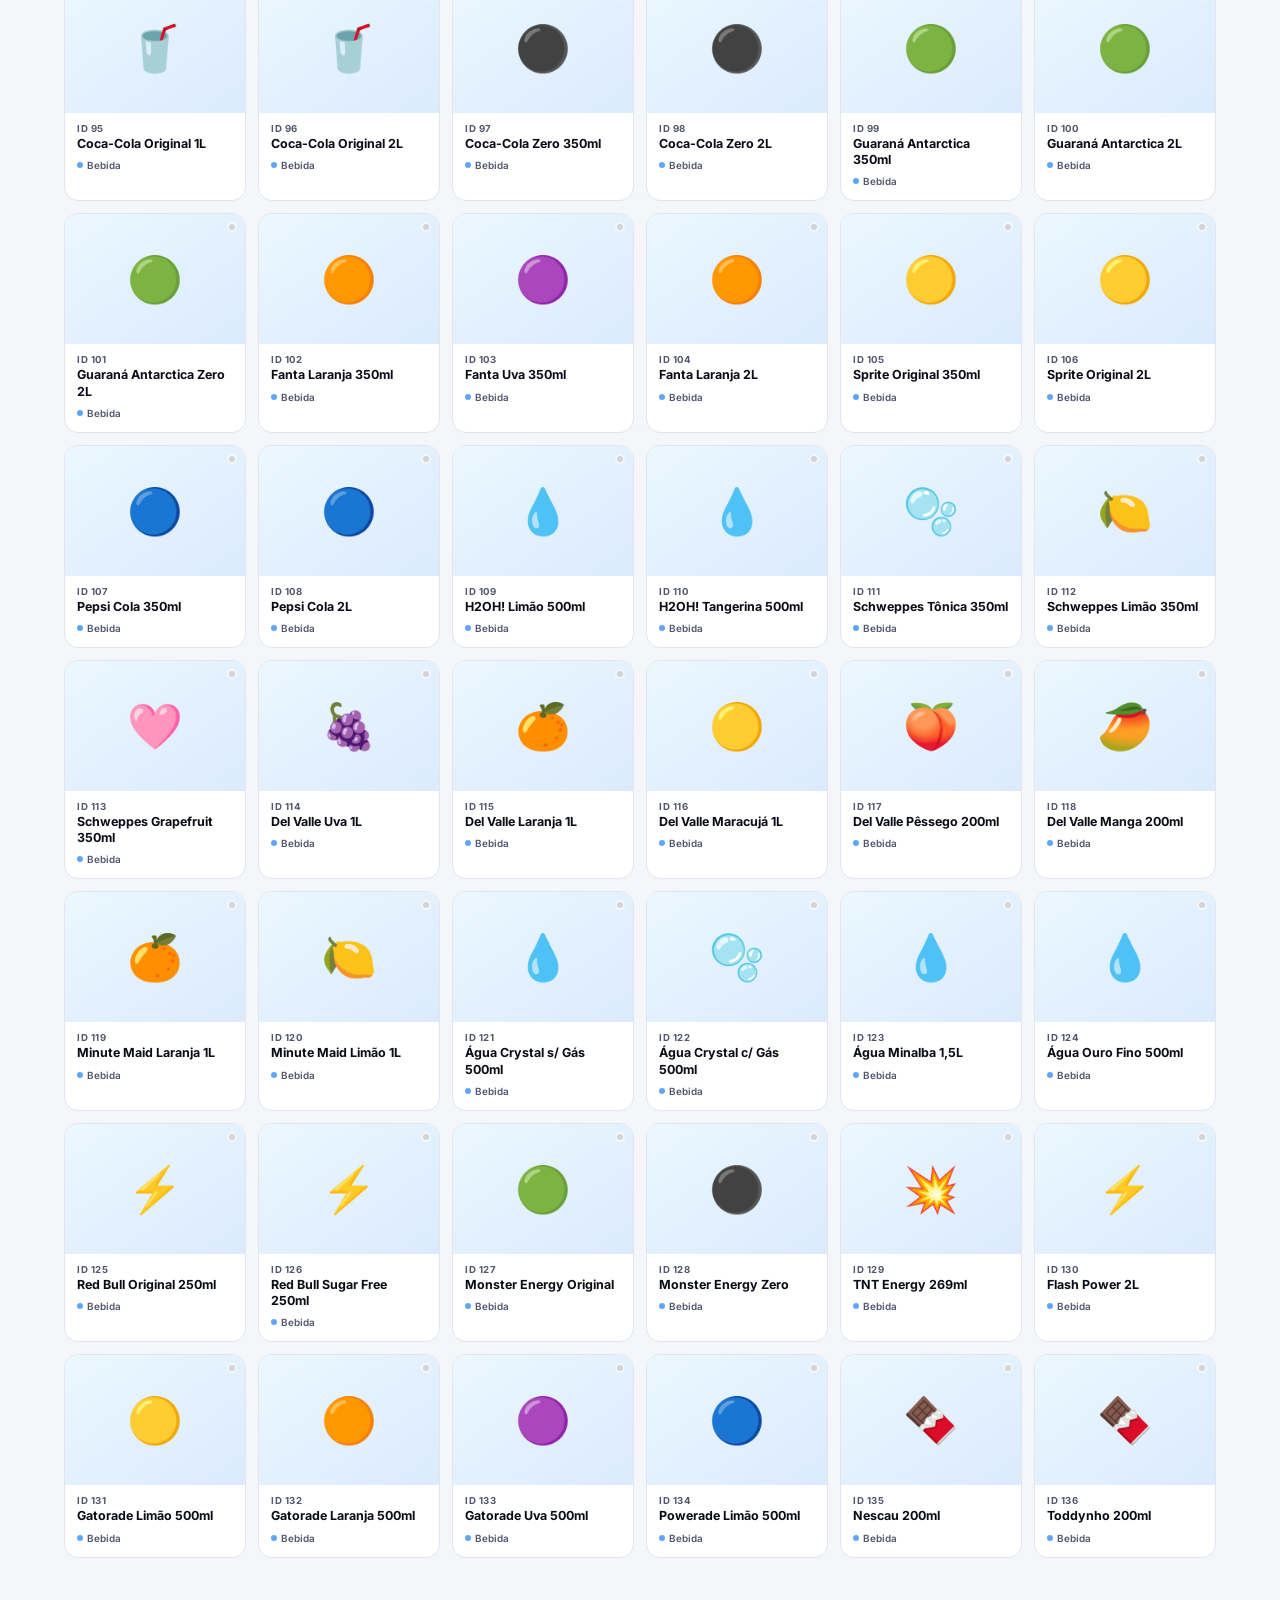
==== commit 0491851e: "Remove 14 produtos: Danoninho, Leites, Lipton, Matte Leao, cervejas e drinks (IDs 137-150)" ====
--- a/Delivery/images/produtos/fotos.html
+++ b/Delivery/images/produtos/fotos.html
@@ -104,7 +104,7 @@
 <nav class="anav">
   <a href="../../index.html">← Voltar ao site</a>
   <h1>Gerenciar Fotos dos Produtos</h1>
-  <div class="badge"><b id="okCount">0</b> / 134 com foto</div>
+  <div class="badge"><b id="okCount">0</b> / 120 com foto</div>
 </nav>
 <div class="pbar-wrap"><div class="pbar-fill" id="pbarFill"></div></div>
 
@@ -280,20 +280,6 @@
   {id:134, name:'Powerade Limão 500ml',       emoji:'🔵', cat:'bebidas'},
   {id:135, name:'Nescau 200ml',               emoji:'🍫', cat:'bebidas'},
   {id:136, name:'Toddynho 200ml',             emoji:'🍫', cat:'bebidas'},
-  {id:137, name:'Danoninho p/ Beber 100ml',   emoji:'🍓', cat:'bebidas'},
-  {id:138, name:'Leite Integral 1L',          emoji:'🥛', cat:'bebidas'},
-  {id:139, name:'Leite Desnatado 1L',         emoji:'🥛', cat:'bebidas'},
-  {id:140, name:'Lipton Ice Tea Limão 1,5L',  emoji:'🫖', cat:'bebidas'},
-  {id:141, name:'Lipton Ice Tea Pêssego 1,5L',emoji:'🫖', cat:'bebidas'},
-  {id:142, name:'Matte Leão 1,5L',            emoji:'🫖', cat:'bebidas'},
-  {id:143, name:'Brahma Lata 350ml',          emoji:'🍺', cat:'bebidas'},
-  {id:144, name:'Skol Lata 350ml',            emoji:'🍺', cat:'bebidas'},
-  {id:145, name:'Heineken Lata 350ml',        emoji:'🍺', cat:'bebidas'},
-  {id:146, name:'Budweiser Lata 350ml',       emoji:'🍺', cat:'bebidas'},
-  {id:147, name:'Corona Extra 330ml',         emoji:'🍺', cat:'bebidas'},
-  {id:148, name:'Stella Artois 350ml',        emoji:'🍺', cat:'bebidas'},
-  {id:149, name:'Smirnoff Ice 275ml',         emoji:'🍸', cat:'bebidas'},
-  {id:150, name:'Bacardi Breezer 275ml',      emoji:'🍹', cat:'bebidas'},
 ];
 
 const PB  = {doces:'pb-doces',festas:'pb-festas',salgadinhos:'pb-salgados',bebidas:'pb-bebidas'};
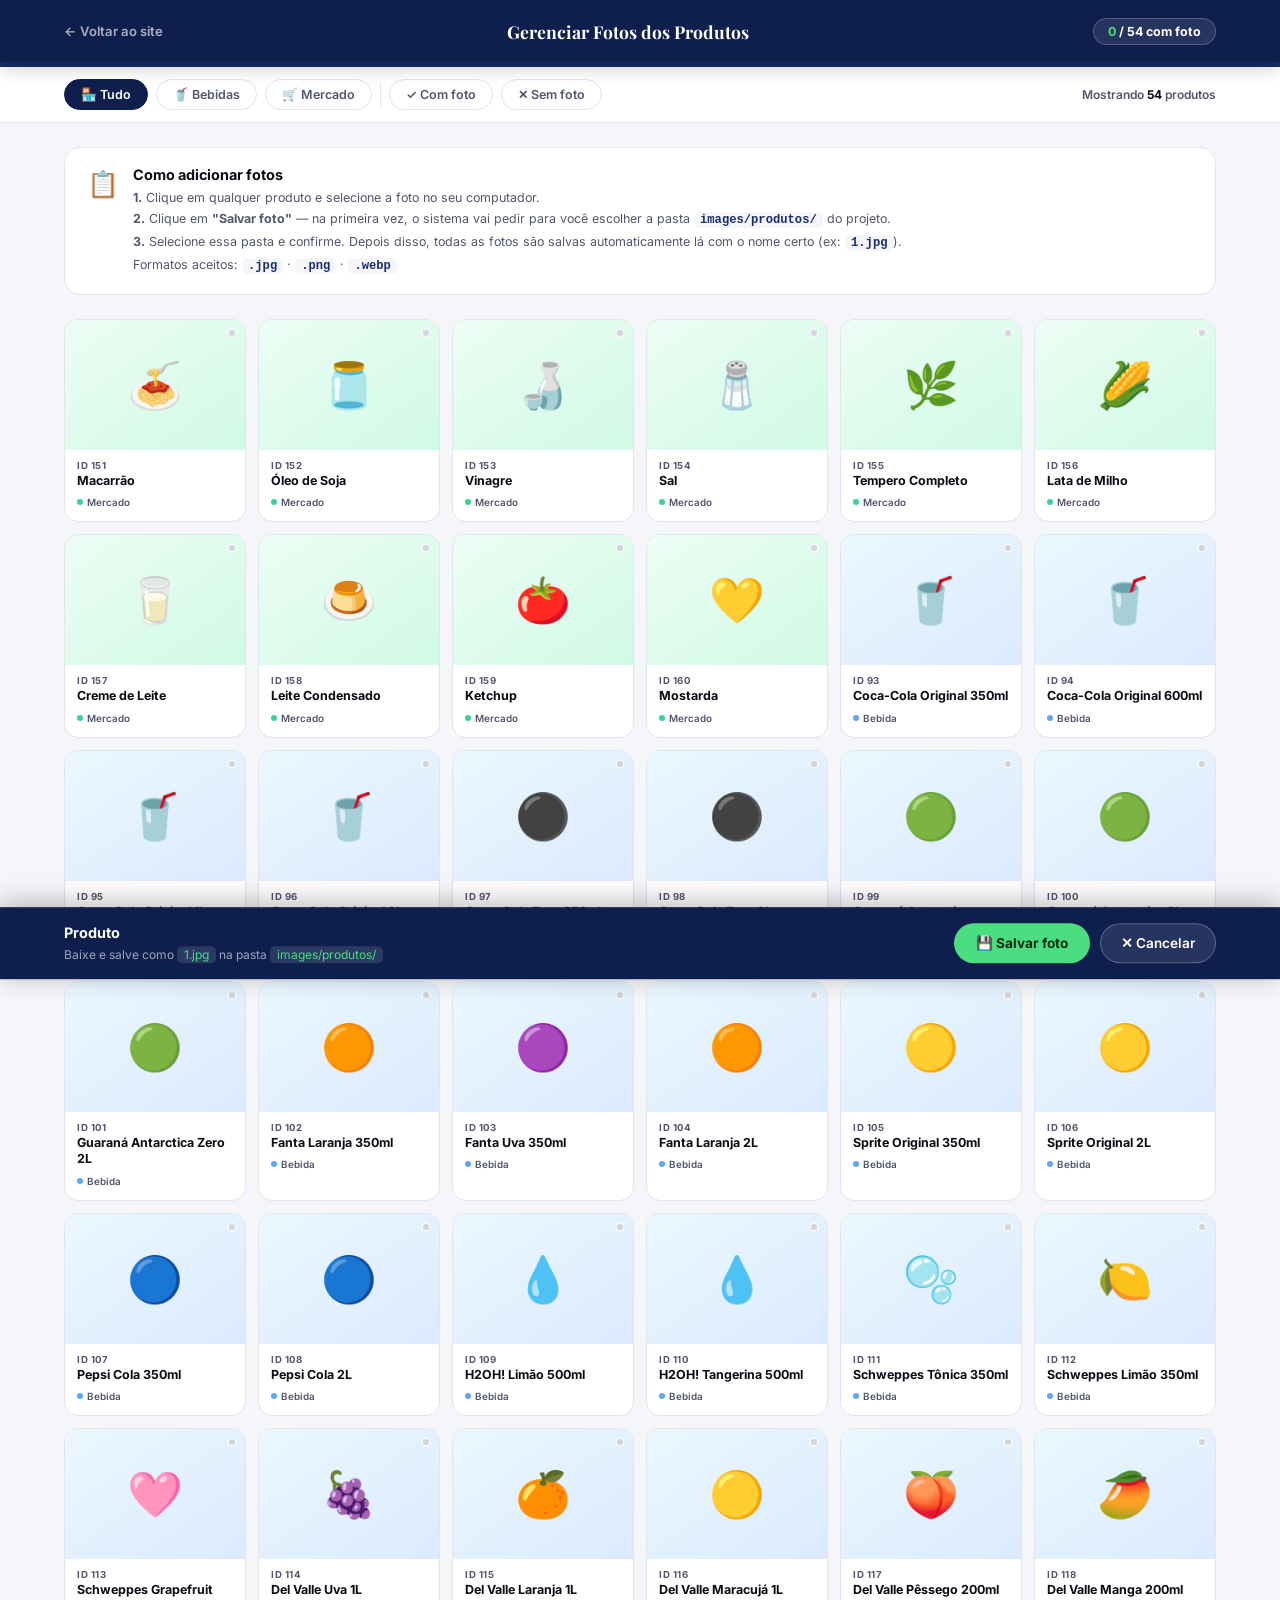
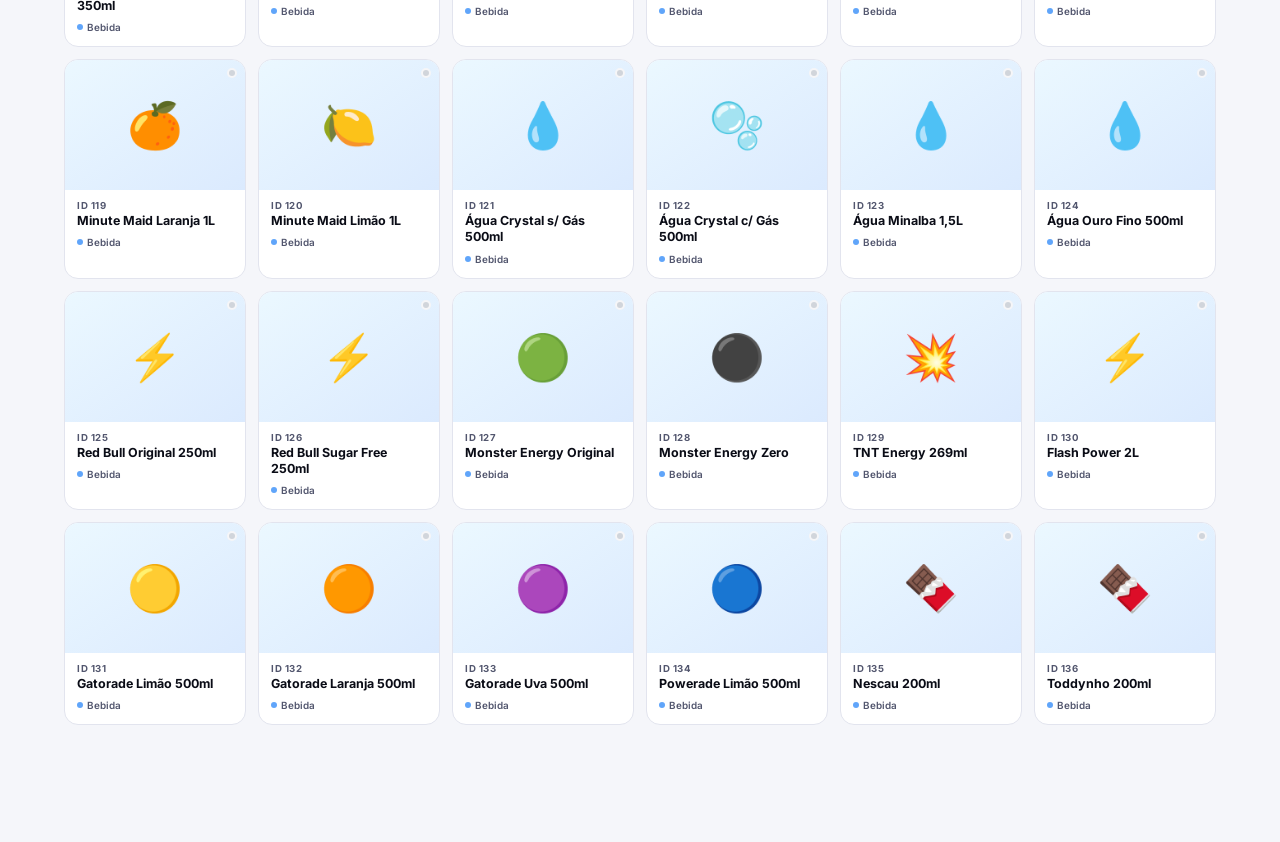
==== commit adbc3f64: "Refatorar catalogo: remove doces/festas/salgadinhos, adiciona mercado (10 itens), mantem bebidas" ====
--- a/Delivery/images/produtos/fotos.html
+++ b/Delivery/images/produtos/fotos.html
@@ -51,6 +51,7 @@
     .pb-festas  {background:linear-gradient(145deg,#FFFBEB,#FEF9C3)}
     .pb-salgados{background:linear-gradient(145deg,#FFF5F0,#FFE4D6)}
     .pb-bebidas {background:linear-gradient(145deg,#EBF8FF,#DBEAFE)}
+    .pb-mercado {background:linear-gradient(145deg,#ECFDF5,#D1FAE5)}
 
     .pcard-img img{width:100%;height:100%;object-fit:contain;padding:8px;display:block}
     .pcard-img .efb{font-size:2.8rem;display:none;align-items:center;justify-content:center;width:100%;height:100%}
@@ -69,7 +70,7 @@
     .pcat{margin-top:4px;display:inline-flex;align-items:center;gap:4px;font-size:.62rem;font-weight:600;color:var(--sub)}
     .dot{width:6px;height:6px;border-radius:50%;flex-shrink:0}
     .d-doces{background:#F472B6} .d-festas{background:#FBBF24}
-    .d-salgadinhos{background:#F97316} .d-bebidas{background:#60A5FA}
+    .d-salgadinhos{background:#F97316} .d-bebidas{background:#60A5FA} .d-mercado{background:#34D399}
 
     /* ── ACTION BAR ── */
     .abar{position:fixed;bottom:0;left:0;right:0;background:var(--blue);padding:16px 5%;display:flex;align-items:center;justify-content:space-between;gap:16px;transform:translateY(110%);transition:transform .32s cubic-bezier(.34,1.2,.64,1);z-index:200;box-shadow:0 -4px 28px rgba(0,0,0,.28);flex-wrap:wrap}
@@ -104,17 +105,15 @@
 <nav class="anav">
   <a href="../../index.html">← Voltar ao site</a>
   <h1>Gerenciar Fotos dos Produtos</h1>
-  <div class="badge"><b id="okCount">0</b> / 120 com foto</div>
+  <div class="badge"><b id="okCount">0</b> / 54 com foto</div>
 </nav>
 <div class="pbar-wrap"><div class="pbar-fill" id="pbarFill"></div></div>
 
 <!-- FILTROS -->
 <div class="filters">
   <button class="fpill active" data-cat="todos"        onclick="setCat(this)">🏪 Tudo</button>
-  <button class="fpill"        data-cat="doces"        onclick="setCat(this)">🍫 Doces</button>
-  <button class="fpill"        data-cat="festas"       onclick="setCat(this)">🎉 Festas</button>
-  <button class="fpill"        data-cat="salgadinhos"  onclick="setCat(this)">🥨 Salgadinhos</button>
   <button class="fpill"        data-cat="bebidas"      onclick="setCat(this)">🥤 Bebidas</button>
+  <button class="fpill"        data-cat="mercado"      onclick="setCat(this)">🛒 Mercado</button>
   <div class="fsep"></div>
   <button class="fpill ok-pill"   data-st="ok"      onclick="setSt(this)">✓ Com foto</button>
   <button class="fpill miss-pill" data-st="missing" onclick="setSt(this)">✕ Sem foto</button>
@@ -156,85 +155,17 @@
 <script>
 // ── DADOS DOS PRODUTOS ────────────────────────────────────────
 const PRODS = [
-  // DOCES
-  {id:1,  name:'Sonho de Valsa',              emoji:'💝', cat:'doces'},
-  {id:2,  name:'Ouro Branco',                 emoji:'🤍', cat:'doces'},
-  {id:3,  name:'Pirulito POP',                emoji:'🍭', cat:'doces'},
-  {id:4,  name:'Pirulito Coração',            emoji:'💗', cat:'doces'},
-  {id:5,  name:'Bala de Goma Sortida',        emoji:'🍬', cat:'doces'},
-  {id:6,  name:'Bala 7 Belo',                 emoji:'🟡', cat:'doces'},
-  {id:7,  name:'Bala Iogurte 100',            emoji:'🍬', cat:'doces'},
-  {id:8,  name:'Mentos Frutas',               emoji:'🌈', cat:'doces'},
-  {id:9,  name:'Mentos Menta',                emoji:'🟢', cat:'doces'},
-  {id:10, name:'Mentos Morango',              emoji:'🍓', cat:'doces'},
-  {id:11, name:'Mentos Tutti-Frutti',         emoji:'🌺', cat:'doces'},
-  {id:13, name:'Mentos Watermelon',           emoji:'🍉', cat:'doces'},
-  {id:14, name:'Bala Florestal',              emoji:'🌿', cat:'doces'},
-  {id:15, name:'Butter Toffees Original',     emoji:'🧈', cat:'doces'},
-  {id:16, name:'Butter Toffees Menta',        emoji:'🌀', cat:'doces'},
-  {id:17, name:'Butter Toffees Chocolate',    emoji:'🍫', cat:'doces'},
-  {id:18, name:'Moranguete',                  emoji:'🍓', cat:'doces'},
-  {id:19, name:'Kit Kat Original',            emoji:'🍫', cat:'doces'},
-  {id:20, name:'Kit Kat Dark',                emoji:'🟤', cat:'doces'},
-  {id:21, name:'Kit Kat Branco',              emoji:'🤍', cat:'doces'},
-  {id:22, name:'Bis Lacta Chocolate',         emoji:'🍪', cat:'doces'},
-  {id:23, name:'Bis Lacta Branco',            emoji:'🍪', cat:'doces'},
-  {id:24, name:'Bis Lacta Dark',              emoji:'🍪', cat:'doces'},
-  {id:25, name:'Caixa Lacta Sortida',         emoji:'🎁', cat:'doces'},
-  {id:26, name:'Caixa Garoto Sortida',        emoji:'🎁', cat:'doces'},
-  {id:27, name:'Caixa Nestlé Sortida',        emoji:'🎁', cat:'doces'},
-  {id:28, name:'Caixa Kopenhagen',            emoji:'🎁', cat:'doces'},
-  {id:30, name:'Outros Doces',                emoji:'📝', cat:'doces'},
-  // FESTAS
-  {id:31, name:'Balão Latex 9"',              emoji:'🎈', cat:'festas'},
-  {id:32, name:'Balão Latex 11"',             emoji:'🎈', cat:'festas'},
-  {id:33, name:'Balão Metalizado Redondo',    emoji:'🪩', cat:'festas'},
-  {id:34, name:'Balão Metalizado Coração',    emoji:'❤️', cat:'festas'},
-  {id:35, name:'Balão Metalizado Estrela',    emoji:'⭐', cat:'festas'},
-  {id:36, name:'Balão Temático Aniversário',  emoji:'🎂', cat:'festas'},
-  {id:37, name:'Confete Colorido',            emoji:'🎊', cat:'festas'},
-  {id:38, name:'Serpentina Colorida',         emoji:'🎊', cat:'festas'},
-  {id:39, name:'Pistola de Confete',          emoji:'🎉', cat:'festas'},
-  {id:47, name:'Copo Plástico 180ml',         emoji:'🥤', cat:'festas'},
-  {id:48, name:'Copo Plástico 200ml',         emoji:'🥤', cat:'festas'},
-  {id:49, name:'Copo de Papel Estampado',     emoji:'🎂', cat:'festas'},
-  {id:50, name:'Prato Descartável Branco',    emoji:'🍽️', cat:'festas'},
-  {id:51, name:'Prato Descartável Estampado', emoji:'🍽️', cat:'festas'},
-  {id:52, name:'Vela de Aniversário',         emoji:'🕯️', cat:'festas'},
-  {id:53, name:'Vela Número (0–9)',           emoji:'🕯️', cat:'festas'},
-  {id:54, name:'Vela Sparkle Dourada',        emoji:'✨', cat:'festas'},
-  {id:55, name:'Vela Tricks (não apaga)',     emoji:'🔥', cat:'festas'},
-  {id:56, name:'Faixa Feliz Aniversário',     emoji:'🎊', cat:'festas'},
-  {id:57, name:'Chapéu de Festa',             emoji:'🎩', cat:'festas'},
-  {id:58, name:'Guardanapo Estampado',        emoji:'🎀', cat:'festas'},
-  // SALGADINHOS
-  {id:66, name:'Ruffles Original',            emoji:'🥔', cat:'salgadinhos'},
-  {id:67, name:'Ruffles Cebola',              emoji:'🧅', cat:'salgadinhos'},
-  {id:68, name:'Ruffles Churrasco',           emoji:'🔥', cat:'salgadinhos'},
-  {id:69, name:'Cheetos Anel Requeijão',      emoji:'🧡', cat:'salgadinhos'},
-  {id:70, name:'Cheetos Crunchy Queijo',      emoji:'🧡', cat:'salgadinhos'},
-  {id:71, name:'Cheetos Flamin Hot',          emoji:'🌶️', cat:'salgadinhos'},
-  {id:72, name:'Doritos Nacho Cheese',        emoji:'🟡', cat:'salgadinhos'},
-  {id:73, name:'Doritos Churrasco',           emoji:'🔴', cat:'salgadinhos'},
-  {id:74, name:'Doritos Queijo Picante',      emoji:'🌶️', cat:'salgadinhos'},
-  {id:75, name:'Forno de Minas Palha Italiana',emoji:'🧀',cat:'salgadinhos'},
-  {id:76, name:'Lobito Original',             emoji:'🐺', cat:'salgadinhos'},
-  {id:77, name:'Fofura Milho',                emoji:'🌽', cat:'salgadinhos'},
-  {id:78, name:'Ebicem Camarão',              emoji:'🦐', cat:'salgadinhos'},
-  {id:79, name:'Pipoca Yoki Salgada',         emoji:'🍿', cat:'salgadinhos'},
-  {id:80, name:'Pipoca Yoki Manteiga',        emoji:'🍿', cat:'salgadinhos'},
-  {id:81, name:'Pipoca Yoki Queijo',          emoji:'🍿', cat:'salgadinhos'},
-  {id:82, name:'Pipoca Microondas Manteiga',  emoji:'🍿', cat:'salgadinhos'},
-  {id:83, name:'Pipoca Microondas Ervas',     emoji:'🍿', cat:'salgadinhos'},
-  {id:84, name:'Baconzitos',                  emoji:'🥓', cat:'salgadinhos'},
-  {id:85, name:'Twistos Original',            emoji:'🌀', cat:'salgadinhos'},
-  {id:86, name:'Twistos Queijo',              emoji:'🧀', cat:'salgadinhos'},
-  {id:87, name:'Lucky Churrasco',             emoji:'🔥', cat:'salgadinhos'},
-  {id:88, name:'Lucky Queijo',                emoji:'🧀', cat:'salgadinhos'},
-  {id:89, name:'Pringles Original',           emoji:'🥫', cat:'salgadinhos'},
-  {id:90, name:'Pringles Creme & Cebola',     emoji:'🥫', cat:'salgadinhos'},
-  {id:91, name:'Pringles Pizza',              emoji:'🍕', cat:'salgadinhos'},
-  {id:92, name:'Pringles BBQ',                emoji:'🔥', cat:'salgadinhos'},
+  // MERCADO
+  {id:151, name:'Macarrão',              emoji:'🍝', cat:'mercado'},
+  {id:152, name:'Óleo de Soja',          emoji:'🫙', cat:'mercado'},
+  {id:153, name:'Vinagre',               emoji:'🍶', cat:'mercado'},
+  {id:154, name:'Sal',                   emoji:'🧂', cat:'mercado'},
+  {id:155, name:'Tempero Completo',      emoji:'🌿', cat:'mercado'},
+  {id:156, name:'Lata de Milho',         emoji:'🌽', cat:'mercado'},
+  {id:157, name:'Creme de Leite',        emoji:'🥛', cat:'mercado'},
+  {id:158, name:'Leite Condensado',      emoji:'🍮', cat:'mercado'},
+  {id:159, name:'Ketchup',               emoji:'🍅', cat:'mercado'},
+  {id:160, name:'Mostarda',              emoji:'💛', cat:'mercado'},
   // BEBIDAS
   {id:93,  name:'Coca-Cola Original 350ml',   emoji:'🥤', cat:'bebidas'},
   {id:94,  name:'Coca-Cola Original 600ml',   emoji:'🥤', cat:'bebidas'},
@@ -282,9 +213,9 @@
   {id:136, name:'Toddynho 200ml',             emoji:'🍫', cat:'bebidas'},
 ];
 
-const PB  = {doces:'pb-doces',festas:'pb-festas',salgadinhos:'pb-salgados',bebidas:'pb-bebidas'};
-const DOT = {doces:'d-doces', festas:'d-festas', salgadinhos:'d-salgadinhos',bebidas:'d-bebidas'};
-const CAT = {doces:'Doce',    festas:'Festa',     salgadinhos:'Salgadinho',   bebidas:'Bebida'};
+const PB  = {bebidas:'pb-bebidas', mercado:'pb-mercado'};
+const DOT = {bebidas:'d-bebidas',  mercado:'d-mercado'};
+const CAT = {bebidas:'Bebida',     mercado:'Mercado'};
 
 // ── ESTADO ────────────────────────────────────────────────────
 let imgStatus   = {};   // id → true se tem foto
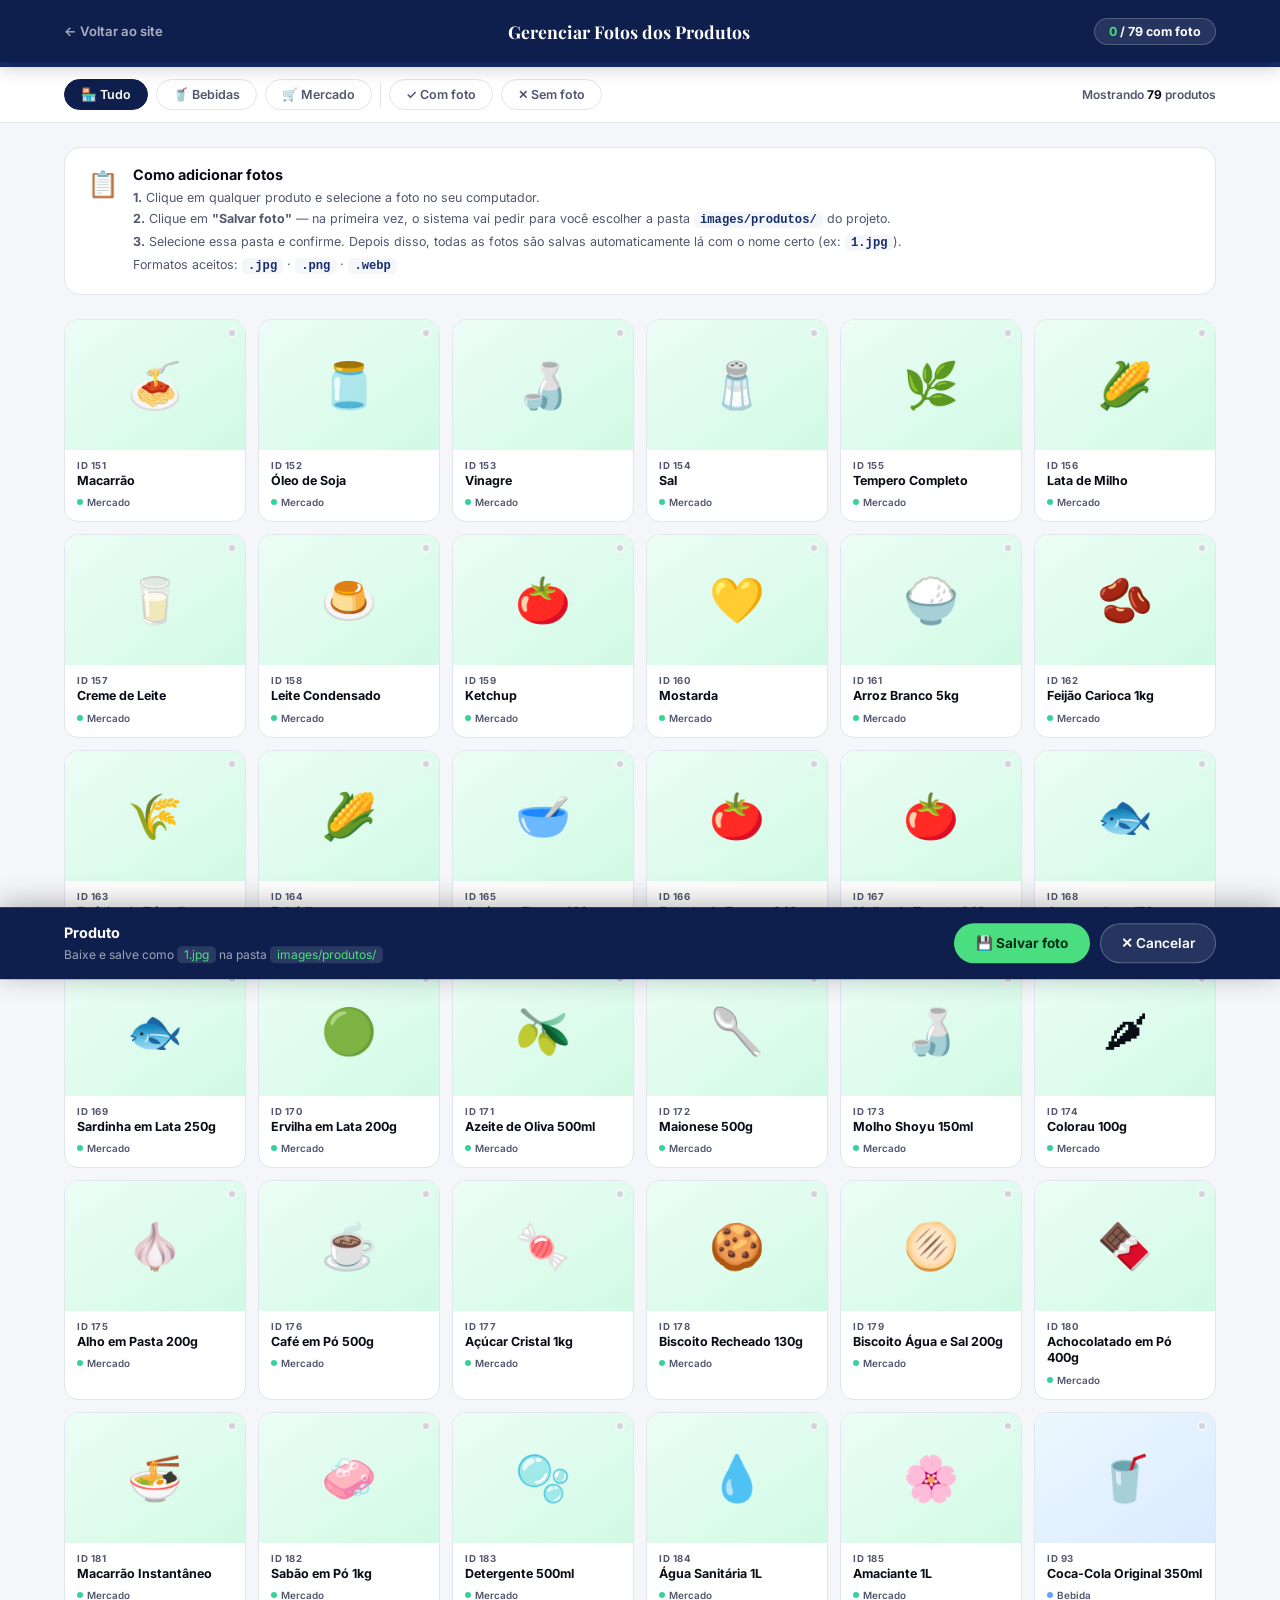
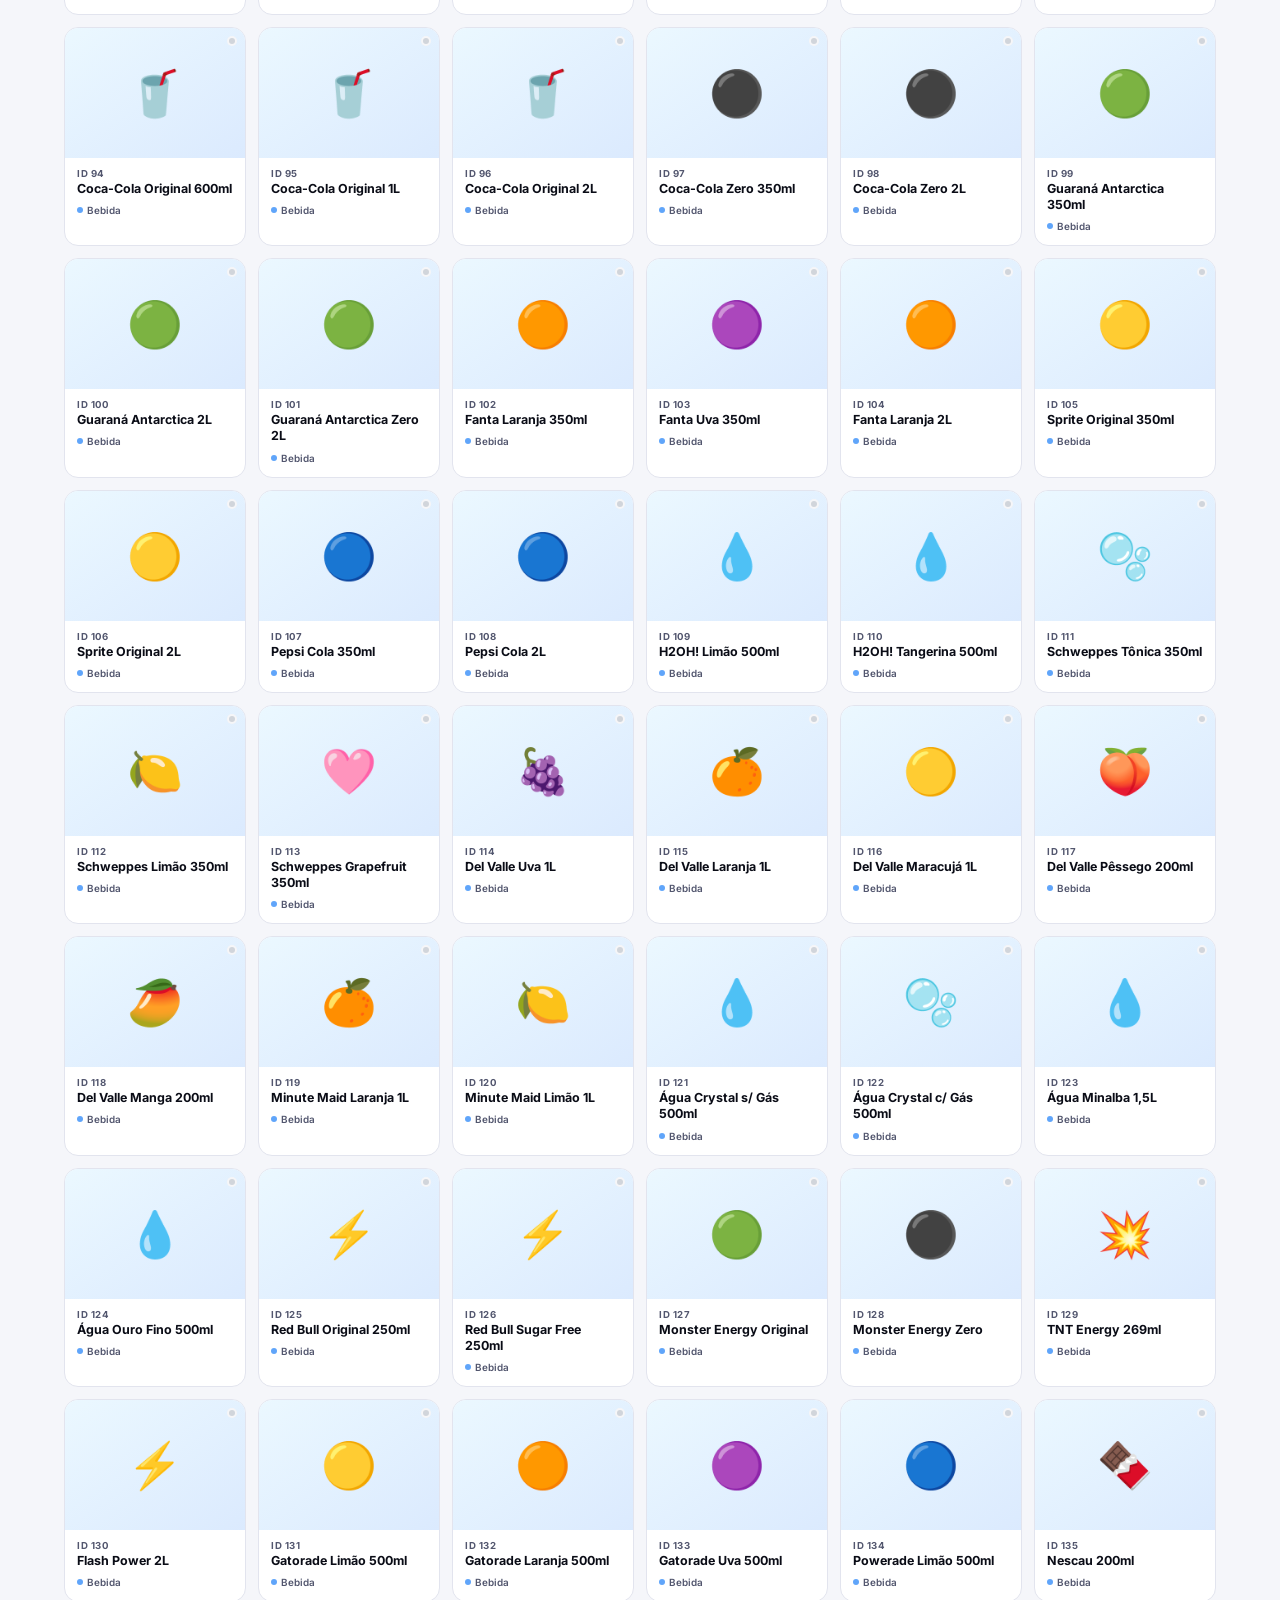
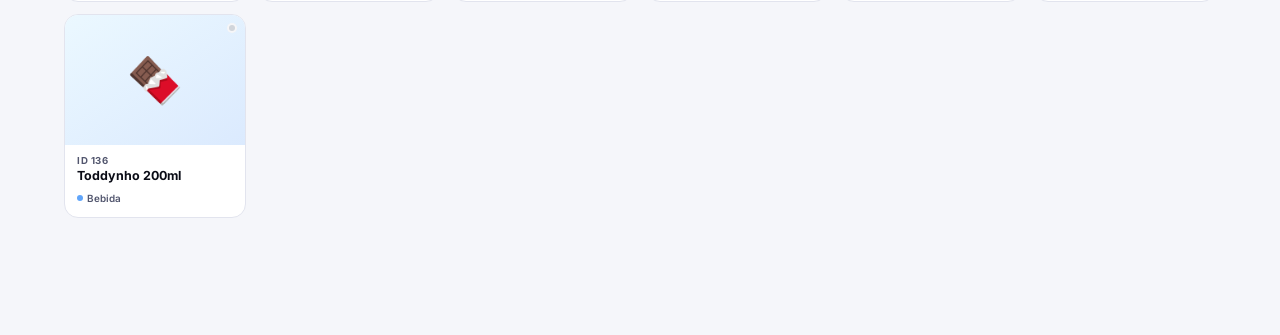
==== commit e0d9863b: "Adiciona 25 produtos de mercado: graos, enlatados, condimentos, cafe, higiene e limpeza" ====
--- a/Delivery/images/produtos/fotos.html
+++ b/Delivery/images/produtos/fotos.html
@@ -105,7 +105,7 @@
 <nav class="anav">
   <a href="../../index.html">← Voltar ao site</a>
   <h1>Gerenciar Fotos dos Produtos</h1>
-  <div class="badge"><b id="okCount">0</b> / 54 com foto</div>
+  <div class="badge"><b id="okCount">0</b> / 79 com foto</div>
 </nav>
 <div class="pbar-wrap"><div class="pbar-fill" id="pbarFill"></div></div>
 
@@ -166,6 +166,31 @@
   {id:158, name:'Leite Condensado',      emoji:'🍮', cat:'mercado'},
   {id:159, name:'Ketchup',               emoji:'🍅', cat:'mercado'},
   {id:160, name:'Mostarda',              emoji:'💛', cat:'mercado'},
+  {id:161, name:'Arroz Branco 5kg',          emoji:'🍚', cat:'mercado'},
+  {id:162, name:'Feijão Carioca 1kg',        emoji:'🫘', cat:'mercado'},
+  {id:163, name:'Farinha de Trigo 1kg',      emoji:'🌾', cat:'mercado'},
+  {id:164, name:'Fubá 1kg',                  emoji:'🌽', cat:'mercado'},
+  {id:165, name:'Aveia em Flocos 400g',      emoji:'🥣', cat:'mercado'},
+  {id:166, name:'Extrato de Tomate 340g',    emoji:'🍅', cat:'mercado'},
+  {id:167, name:'Molho de Tomate 340g',      emoji:'🍅', cat:'mercado'},
+  {id:168, name:'Atum em Lata 170g',         emoji:'🐟', cat:'mercado'},
+  {id:169, name:'Sardinha em Lata 250g',     emoji:'🐟', cat:'mercado'},
+  {id:170, name:'Ervilha em Lata 200g',      emoji:'🟢', cat:'mercado'},
+  {id:171, name:'Azeite de Oliva 500ml',     emoji:'🫒', cat:'mercado'},
+  {id:172, name:'Maionese 500g',             emoji:'🥄', cat:'mercado'},
+  {id:173, name:'Molho Shoyu 150ml',         emoji:'🍶', cat:'mercado'},
+  {id:174, name:'Colorau 100g',              emoji:'🌶', cat:'mercado'},
+  {id:175, name:'Alho em Pasta 200g',        emoji:'🧄', cat:'mercado'},
+  {id:176, name:'Café em Pó 500g',           emoji:'☕', cat:'mercado'},
+  {id:177, name:'Açúcar Cristal 1kg',        emoji:'🍬', cat:'mercado'},
+  {id:178, name:'Biscoito Recheado 130g',    emoji:'🍪', cat:'mercado'},
+  {id:179, name:'Biscoito Água e Sal 200g',  emoji:'🫓', cat:'mercado'},
+  {id:180, name:'Achocolatado em Pó 400g',   emoji:'🍫', cat:'mercado'},
+  {id:181, name:'Macarrão Instantâneo',      emoji:'🍜', cat:'mercado'},
+  {id:182, name:'Sabão em Pó 1kg',           emoji:'🧼', cat:'mercado'},
+  {id:183, name:'Detergente 500ml',          emoji:'🫧', cat:'mercado'},
+  {id:184, name:'Água Sanitária 1L',         emoji:'💧', cat:'mercado'},
+  {id:185, name:'Amaciante 1L',              emoji:'🌸', cat:'mercado'},
   // BEBIDAS
   {id:93,  name:'Coca-Cola Original 350ml',   emoji:'🥤', cat:'bebidas'},
   {id:94,  name:'Coca-Cola Original 600ml',   emoji:'🥤', cat:'bebidas'},
